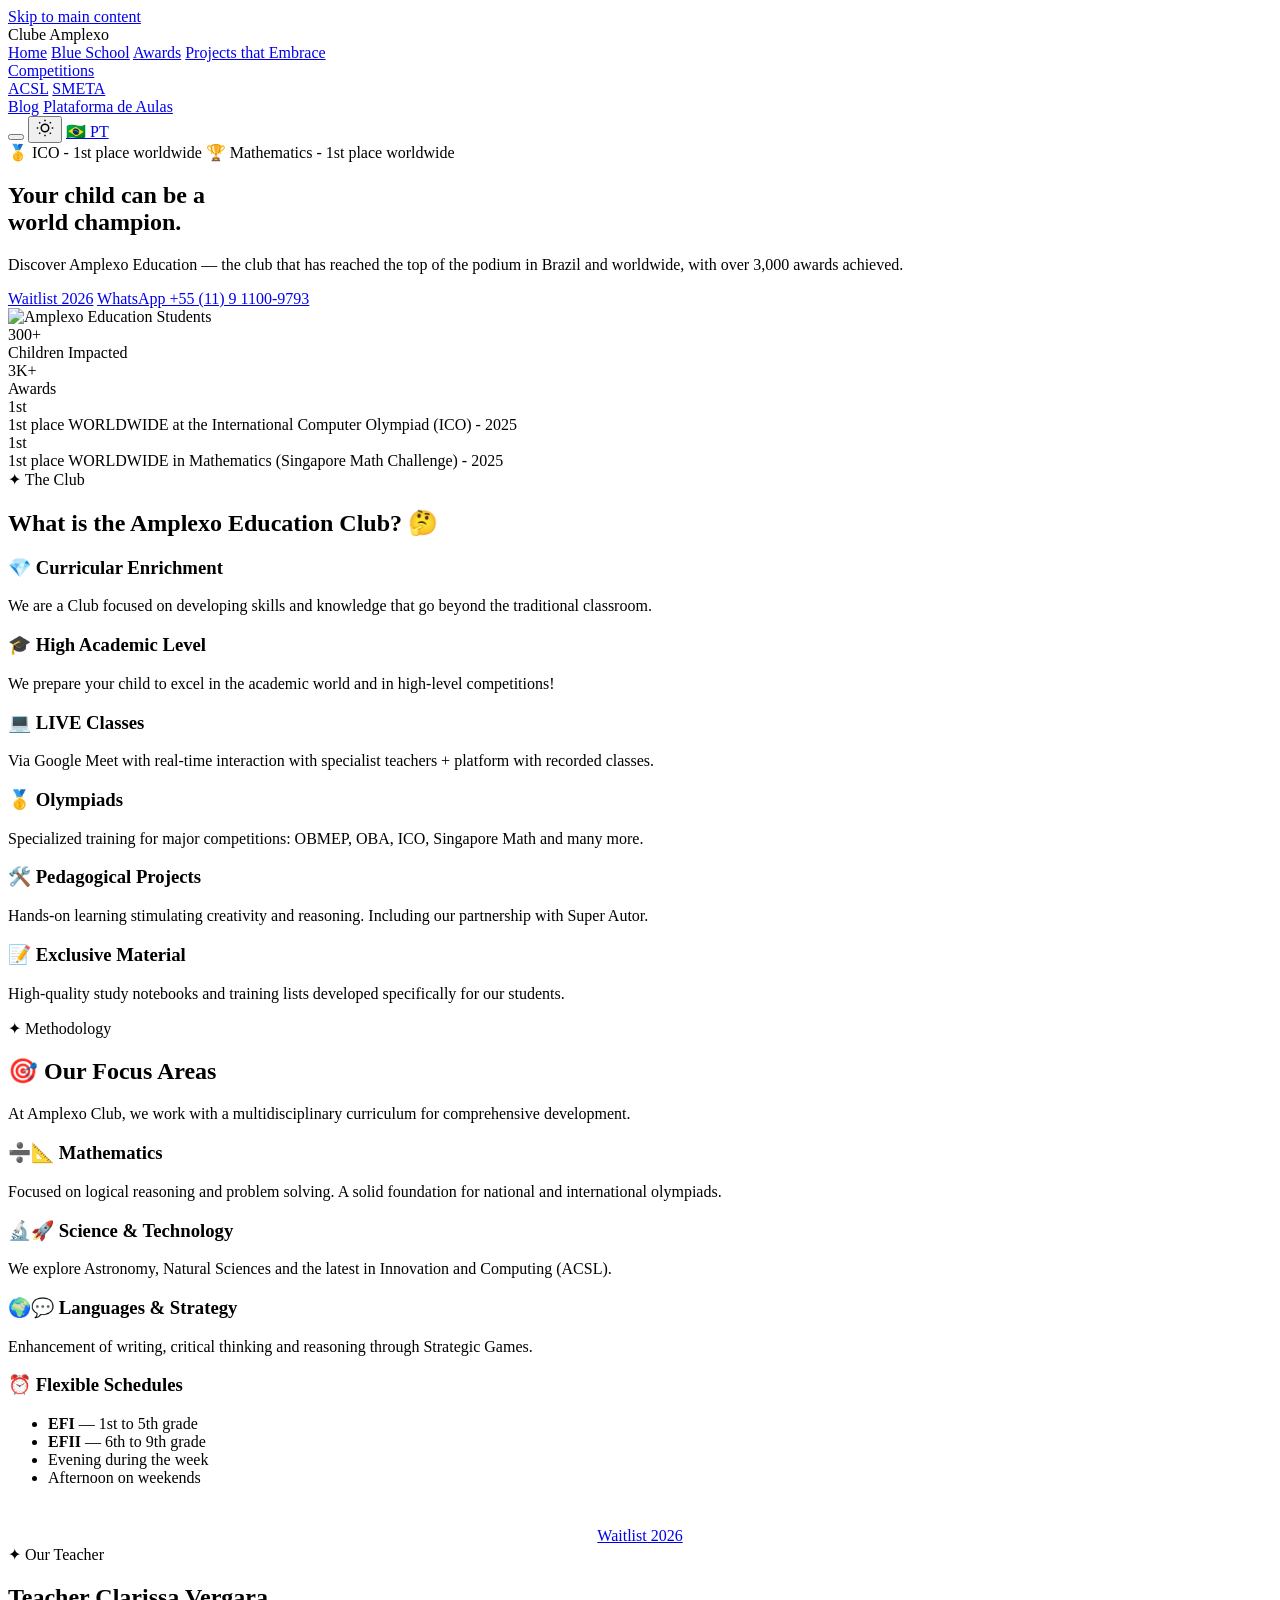
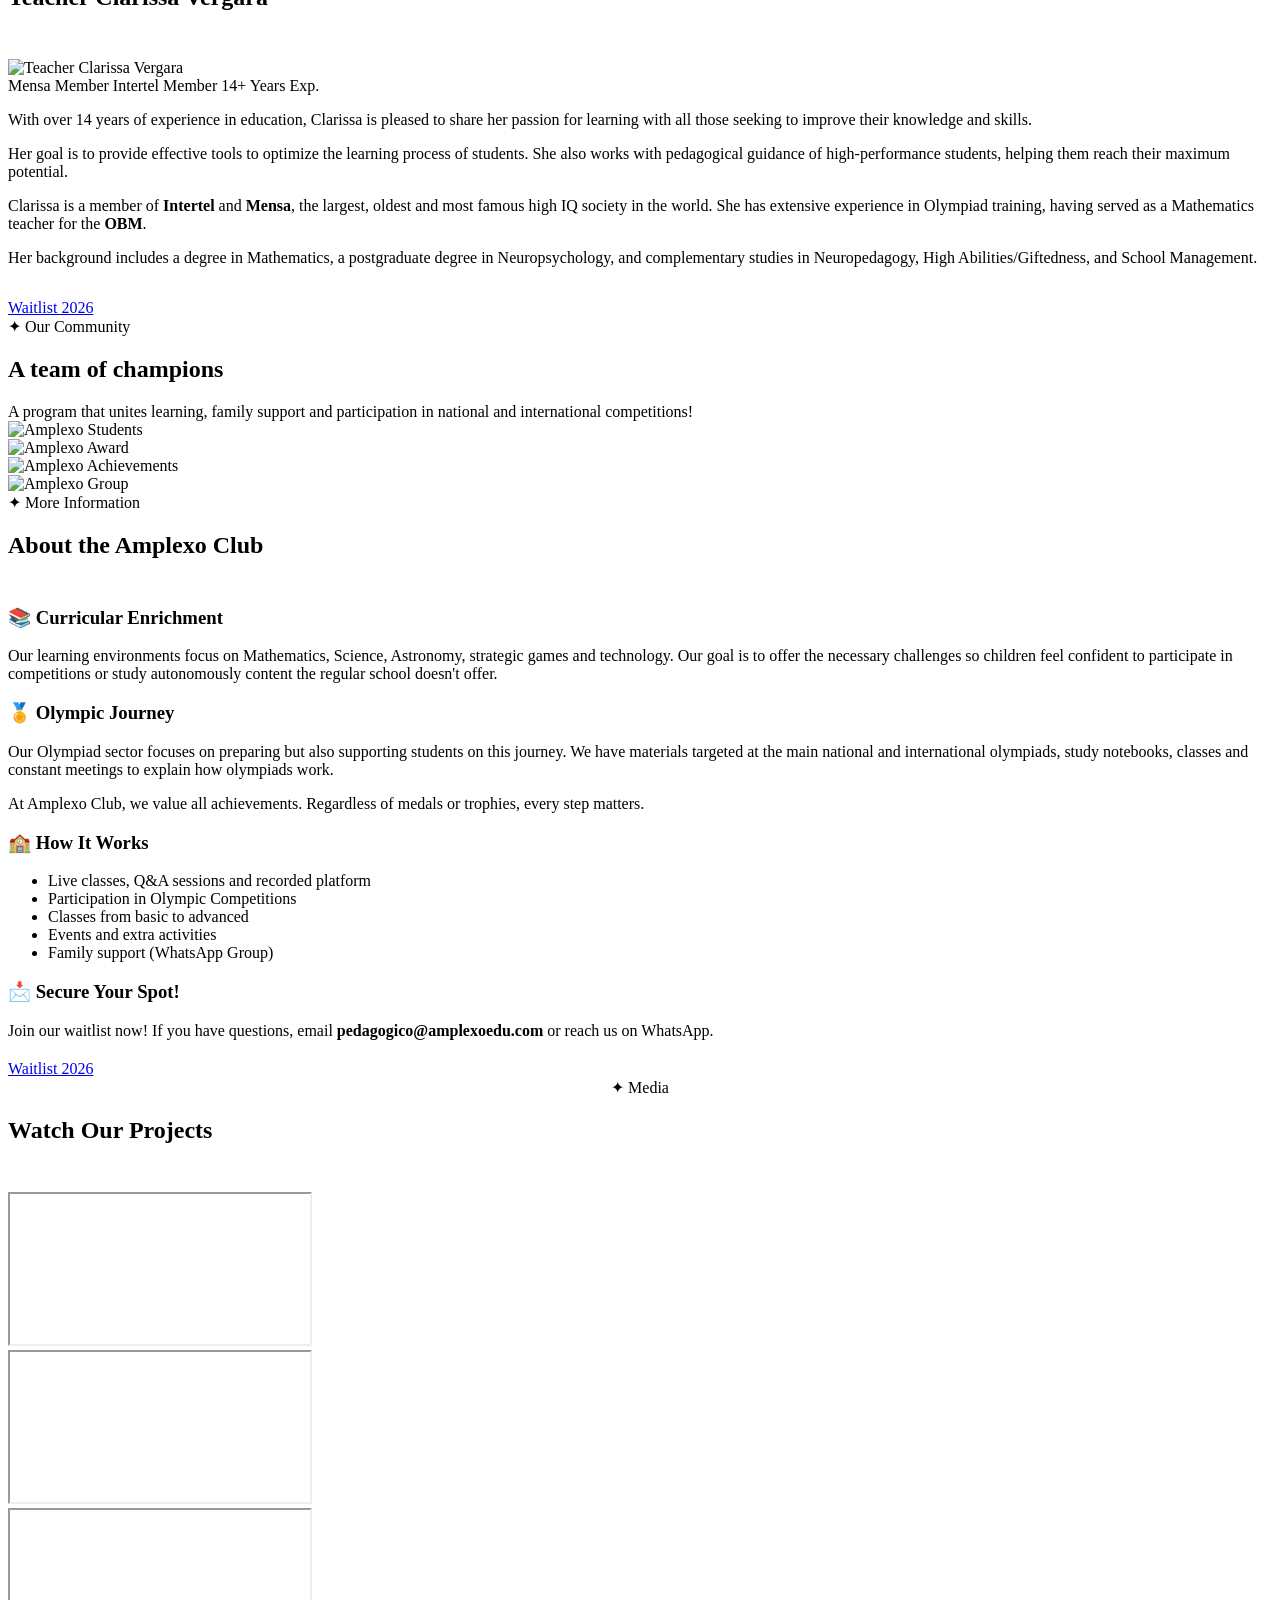
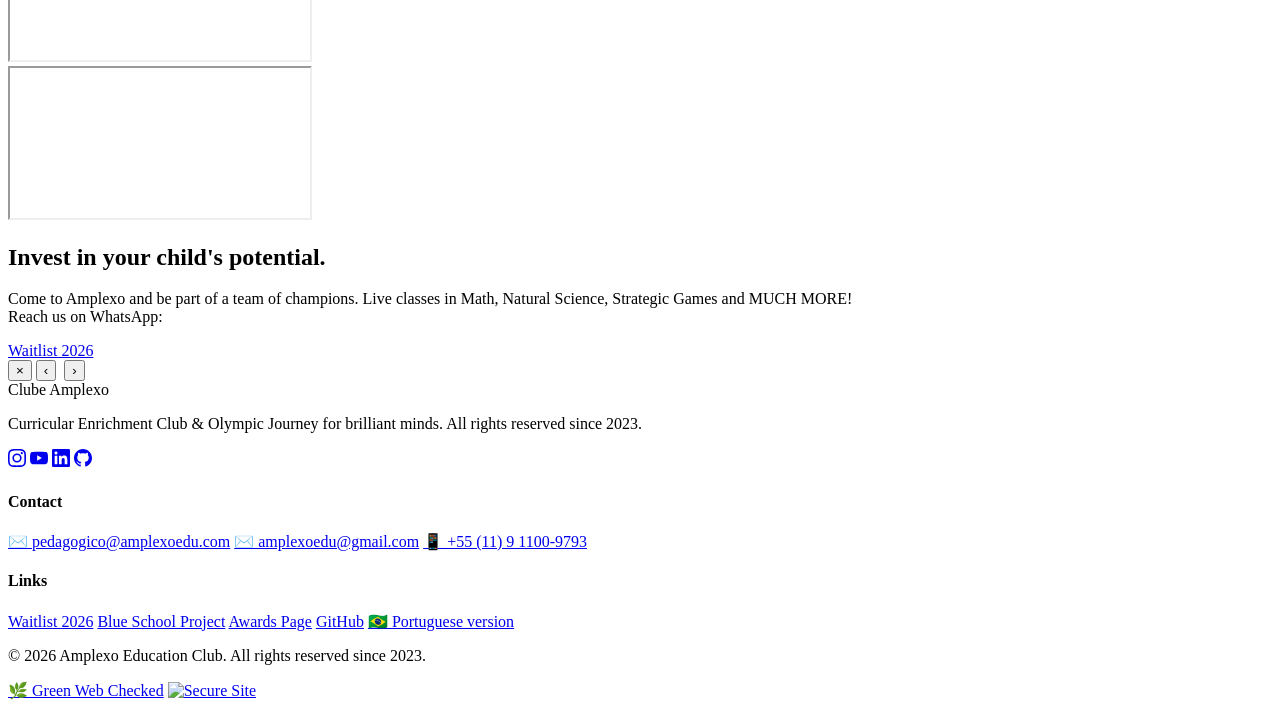
==== index.html @ 12c45b73 "ok" ====
<!DOCTYPE html>
<html lang="pt-BR" data-theme="dark">
<head>
  <meta charset="UTF-8">
  <meta name="viewport" content="width=device-width, initial-scale=1.0">
  <title>Clube Amplexo Educação | Campeões Mundiais</title>
  <meta name="description" content="Clube de Enriquecimento Curricular focado em Matemática, Ciências e Tecnologia para competições nacionais e internacionais.">
  <meta name="robots" content="index,follow,max-image-preview:large">
  <meta name="theme-color" content="#06060a">
  <link rel="canonical" href="https://amplexoedu.com/">
  <link rel="alternate" hreflang="pt-BR" href="https://amplexoedu.com/">
  <link rel="alternate" hreflang="en-US" href="https://amplexoedu.com/en/">
  <link rel="alternate" hreflang="x-default" href="https://amplexoedu.com/">
  <meta property="og:type" content="website">
  <meta property="og:locale" content="pt_BR">
  <meta property="og:site_name" content="Clube Amplexo Educação">
  <meta property="og:title" content="Clube Amplexo Educação | Campeões Mundiais">
  <meta property="og:description" content="Clube de Enriquecimento Curricular focado em Matemática, Ciências e Tecnologia para competições nacionais e internacionais.">
  <meta property="og:url" content="https://amplexoedu.com/">
  <meta property="og:image" content="https://amplexoedu.com/assets/images/og/home-pt.jpg">
  <meta property="og:image:secure_url" content="https://amplexoedu.com/assets/images/og/home-pt.jpg">
  <meta property="og:image:type" content="image/jpeg">
  <meta property="og:image:width" content="1200">
  <meta property="og:image:height" content="630">
  <meta property="og:image:alt" content="Alunos Amplexo Educação">
  <meta name="twitter:card" content="summary_large_image">
  <meta name="twitter:site" content="@amplexoedu">
  <meta name="twitter:title" content="Clube Amplexo Educação | Campeões Mundiais">
  <meta name="twitter:description" content="Clube de Enriquecimento Curricular focado em Matemática, Ciências e Tecnologia para competições nacionais e internacionais.">
  <meta name="twitter:image" content="https://amplexoedu.com/assets/images/og/home-pt.jpg">
  <meta name="twitter:image:alt" content="Alunos Amplexo Educação">
  <link rel="preload" as="image" href="assets/images/home-hero.jpg" fetchpriority="high">
  <script type="application/ld+json">
    {
      "@context": "https://schema.org",
      "@type": "EducationalOrganization",
      "name": "Clube Amplexo Educação",
      "url": "https://amplexoedu.com/",
      "logo": "https://amplexoedu.com/assets/images/redlogo.png",
      "image": "https://amplexoedu.com/assets/images/home-hero.jpg",
      "description": "Clube de Enriquecimento Curricular focado em Matemática, Ciências e Tecnologia para competições nacionais e internacionais.",
      "telephone": "+55-11-91100-9793",
      "email": "pedagogico@amplexoedu.com",
      "sameAs": [
        "https://www.instagram.com/amplexoedu",
        "https://www.youtube.com/@Amplexoeducacao",
        "https://www.linkedin.com/company/amplexo-educa%C3%A7%C3%A3o/",
        "https://amplexoedu.github.io/"
      ],
      "address": {
        "@type": "PostalAddress",
        "addressCountry": "BR"
      },
      "inLanguage": "pt-BR"
    }
  </script>
  <link rel="icon" href="assets/images/redlogo.png">
  <script>
    (function(){
      const t = localStorage.getItem('theme') || 'dark';
      document.documentElement.setAttribute('data-theme', t);
      if (!localStorage.getItem('langDone')) {
        localStorage.setItem('langDone','1');
        if ((navigator.language||'').startsWith('en')) location.replace('./en/');
      }
    })();
  </script>
  <link rel="preconnect" href="https://fonts.googleapis.com">
  <link rel="preconnect" href="https://fonts.gstatic.com" crossorigin>
  <link rel="preload" as="style" href="https://fonts.googleapis.com/css2?family=Outfit:wght@300;400;600;700;800&display=swap">
  <link rel="stylesheet" href="https://fonts.googleapis.com/css2?family=Outfit:wght@300;400;600;700;800&display=swap" media="print" onload="this.media='all'">
  <noscript><link rel="stylesheet" href="https://fonts.googleapis.com/css2?family=Outfit:wght@300;400;600;700;800&display=swap"></noscript>
  <link rel="stylesheet" href="css/styles.css">
</head>
<body>
  <a href="#main" class="skip-link">Pular para o conteúdo principal</a>

  <div class="cyber-grid"></div>

  <!-- NAVBAR -->
  <nav class="navbar">
    <div class="nav-inner">
      <div class="logo glitch" data-text="Clube Amplexo" aria-label="Clube Amplexo">Clube <span>Amplexo</span></div>
      <div id="siteNav" class="nav-menu" aria-label="Menu principal">
        <a href="./" class="nav-link active" aria-current="page">Início</a>
        <a href="./escola-azul/" class="nav-link">Escola Azul</a>
        <a href="./premiacoes/" class="nav-link">Premiações</a>
        <a href="./projetos-que-abraçam/" class="nav-link">Projetos que Abraçam</a>
        <div class="nav-item nav-item-has-submenu">
          <a href="./competicoes/" class="nav-link">Competições</a>
          <div class="nav-submenu" aria-label="Submenu Competições">
            <a href="./acsl/" class="nav-sublink">ACSL</a>
            <a href="./smeta/" class="nav-sublink">SMETA</a>
          </div>
        </div>
        <a href="https://amplexoedu.blogspot.com/?view=magazine" target="_blank" rel="noopener noreferrer" class="nav-link">Blog</a>
        <a href="https://amplexoeducacao.com" target="_blank" rel="noopener noreferrer" class="nav-link nav-link-special">Plataforma de Aulas</a>
      </div>
      <div class="nav-controls">
        <button id="navToggle" class="ctrl-btn nav-toggle" aria-label="Abrir menu" aria-expanded="false" aria-controls="siteNav">
          <span class="nav-toggle-line"></span>
          <span class="nav-toggle-line"></span>
          <span class="nav-toggle-line"></span>
        </button>
        <button id="themeToggle" class="ctrl-btn" aria-label="Alternar tema">
          <svg class="sun-icon" width="18" height="18" viewBox="0 0 24 24" fill="none" stroke="currentColor" stroke-width="2"><circle cx="12" cy="12" r="5"/><line x1="12" y1="1" x2="12" y2="3"/><line x1="12" y1="21" x2="12" y2="23"/><line x1="4.22" y1="4.22" x2="5.64" y2="5.64"/><line x1="18.36" y1="18.36" x2="19.78" y2="19.78"/><line x1="1" y1="12" x2="3" y2="12"/><line x1="21" y1="12" x2="23" y2="12"/><line x1="4.22" y1="19.78" x2="5.64" y2="18.36"/><line x1="18.36" y1="5.64" x2="19.78" y2="4.22"/></svg>
          <svg class="moon-icon" width="18" height="18" viewBox="0 0 24 24" fill="none" stroke="currentColor" stroke-width="2" style="display:none"><path d="M21 12.79A9 9 0 1 1 11.21 3 7 7 0 0 0 21 12.79z"/></svg>
        </button>
        <a href="./en/" class="ctrl-btn lang-btn" aria-label="English">🇺🇸 EN</a>
      </div>
    </div>
  </nav>

  <!-- HERO -->
  <main id="main">
  <section class="hero" aria-label="Apresentação">
    <div class="hero-inner">
      <div>
        <div class="hero-label hero-label-home">
          <span class="hero-badge long">🥇 ICO - 1º lugar mundial</span>
          <span class="hero-badge long">🏆 Matemática - 1º lugar mundial</span>
        </div>
        <h1 class="hero-title glitch" data-text="Seu filho pode ser um campeão mundial.">
          Seu filho pode ser um<br><span class="highlight">campeão mundial.</span>
        </h1>
        <p class="hero-sub">Conheça a Amplexo Educação — o clube que já conquistou o topo do pódio no Brasil e no mundo com mais de +3 mil premiações conquistadas.</p>
        <div class="hero-cta">
          <a href="https://docs.google.com/forms/d/e/1FAIpQLSeUua_CAhmNwv0sIfndhKfTLSTcGc-GPORm8v8bJSgAc5Z_cA/viewform" target="_blank" rel="noopener noreferrer" class="btn large">Lista de Espera 2026</a>
          <a href="https://wa.me/5511911009793" target="_blank" rel="noopener noreferrer" class="btn-ghost large">WhatsApp +55 (11) 9 1100-9793</a>
        </div>
      </div>
      <div class="hero-visual">
        <div class="hero-glow"></div>
        <div class="hero-img-wrap">
          <img src="assets/images/home-hero.jpg" alt="Alunos Amplexo Educação" loading="eager" fetchpriority="high" decoding="async">
        </div>
      </div>
    </div>
  </section>

  <!-- STATS -->
  <div class="stats-strip" role="region" aria-label="Estatísticas">
    <div class="stats-inner">
      <div class="reveal">
        <div class="stat-num" data-target="300" data-prefix="+" data-suffix="">+300</div>
        <div class="stat-label">Crianças Impactadas</div>
      </div>
      <div class="reveal">
        <div class="stat-num" data-target="3000" data-prefix="+" data-suffix="">+3 Mil</div>
        <div class="stat-label">Premiações</div>
      </div>
      <div class="reveal">
        <div class="stat-num">1º</div>
        <div class="stat-label long">1º lugar MUNDIAL na Olimpíada Internacional de Computação (ICO) - 2025</div>
      </div>
      <div class="reveal">
        <div class="stat-num">1º</div>
        <div class="stat-label long">1º lugar MUNDIAL em Matemática (Singapore Math Challenge) - 2025</div>
      </div>
    </div>
  </div>

  <!-- O QUE É -->
  <section>
    <div class="container">
      <div class="reveal tc">
        <div class="section-label">✦ O Clube</div>
        <h2 class="section-title">O que é o Clube Amplexo Educação? 🤔</h2>
      </div>
      <div class="cards-grid">
        <div class="feature-card reveal">
          <h3 class="card-title"><span class="card-emoji" aria-hidden="true">💎</span> Enriquecimento Curricular</h3>
          <p class="card-text">Somos um Clube focado em desenvolver habilidades e conhecimentos que vão além da sala de aula tradicional.</p>
        </div>
        <div class="feature-card reveal">
          <h3 class="card-title"><span class="card-emoji" aria-hidden="true">🎓</span> Alto Nível Acadêmico</h3>
          <p class="card-text">Preparamos seu filho para se destacar no mundo acadêmico e em competições de alto nível!</p>
        </div>
        <div class="feature-card reveal">
          <h3 class="card-title"><span class="card-emoji" aria-hidden="true">💻</span> Aulas AO VIVO</h3>
          <p class="card-text">Via Google Meet com interação em tempo real com professores especialistas + plataforma com aulas gravadas.</p>
        </div>
        <div class="feature-card reveal">
          <h3 class="card-title"><span class="card-emoji" aria-hidden="true">🥇</span> Olimpíadas</h3>
          <p class="card-text">Treinamento especializado para as principais competições: OBMEP, OBA, ICO, Singapore Math e muito mais.</p>
        </div>
        <div class="feature-card reveal">
          <h3 class="card-title"><span class="card-emoji" aria-hidden="true">🛠️</span> Projetos Pedagógicos</h3>
          <p class="card-text">Aprendizado mão na massa estimulando criatividade e raciocínio. Como nossa parceria com o Super Autor.</p>
        </div>
        <div class="feature-card reveal">
          <h3 class="card-title"><span class="card-emoji" aria-hidden="true">📝</span> Material Exclusivo</h3>
          <p class="card-text">Cadernos de estudos e listas de treinamento de alta qualidade desenvolvidos especialmente para nossos alunos.</p>
        </div>
      </div>
    </div>
  </section>

  <!-- ÁREAS & TURMAS -->
  <section class="alt-bg">
    <div class="container">
      <div class="reveal tc">
        <div class="section-label">✦ Metodologia</div>
        <h2 class="section-title">🎯 Nossas Áreas de Foco</h2>
        <p class="section-sub tc" style="margin:0 auto 16px">No Clube Amplexo, trabalhamos com um currículo multidisciplinar para um desenvolvimento completo.</p>
      </div>
      <div class="info-grid reveal">
        <div class="info-block">
          <h3>➗📐 Matemática</h3>
          <p>Focada em raciocínio lógico e na resolução de problemas. Base sólida para olimpíadas nacionais e internacionais.</p>
        </div>
        <div class="info-block">
          <h3>🔬🚀 Ciências & Tecnologia</h3>
          <p>Exploramos Astronomia, Ciências da Natureza e o que há de mais novo em Inovação e Computação (ACSL).</p>
        </div>
        <div class="info-block">
          <h3>🌍💬 Linguagens & Estratégia</h3>
          <p>Aprimoramento da escrita, pensamento crítico e raciocínio através de Jogos Estratégicos.</p>
        </div>
        <div class="info-block">
          <h3>⏰ Horários Flexíveis</h3>
          <ul>
            <li><strong>EFI</strong> — 1º ao 5º ano</li>
            <li><strong>EFII</strong> — 6º ao 9º ano</li>
            <li>Noite durante a semana</li>
            <li>Tarde nos finais de semana</li>
          </ul>
        </div>
      </div>
      <div style="text-align:center;margin-top:40px">
        <a href="https://docs.google.com/forms/d/e/1FAIpQLSeUua_CAhmNwv0sIfndhKfTLSTcGc-GPORm8v8bJSgAc5Z_cA/viewform" target="_blank" rel="noopener noreferrer" class="btn-outline">Lista de Espera 2026</a>
      </div>
    </div>
  </section>

  <!-- PROFESSORA CLARISSA -->
  <section>
    <div class="container">
      <div class="reveal tc" style="margin-bottom:48px">
        <div class="section-label">✦ Nossa Professora</div>
        <h2 class="section-title">Professora Clarissa Vergara</h2>
      </div>
      <div class="clarissa-wrap">
        <div class="reveal-left">
          <div class="clarissa-main-img">
            <img src="assets/images/professora-clarissa.jpeg" alt="Professora Clarissa Vergara" loading="lazy" decoding="async">
          </div>
          <div class="clarissa-badge-row">
            <span class="clarissa-badge">Membro Mensa</span>
            <span class="clarissa-badge">Membro Intertel</span>
            <span class="clarissa-badge">14+ Anos Exp.</span>
          </div>
        </div>
        <div class="clarissa-text reveal-right">
          <p>Com mais de 14 anos de experiência na área da educação, Clarissa tem o prazer de compartilhar sua paixão pela aprendizagem com todos aqueles que buscam aprimorar seus conhecimentos e habilidades.</p>
          <p>Seu objetivo é fornecer ferramentas eficazes para otimizar o processo de aprendizagem dos estudantes. Além disso, trabalha com orientação pedagógica de estudantes de alto desempenho, auxiliando-os a atingir seu potencial máximo.</p>
          <p>Clarissa é membra da <strong>Intertel</strong> e <strong>Mensa</strong>, a maior, mais antiga e mais famosa sociedade de alto QI do mundo. Ela possui uma vasta experiência no treinamento para olimpíadas, tendo atuado como professora de Matemática para a <strong>OBM</strong>.</p>
          <p>Sua formação inclui Licenciatura em Matemática, Pós-graduação em Neuropsicologia, e estudos complementares nas áreas de Neuropedagogia, Altas Habilidades/Superdotação e Gestão Escolar.</p>
          <div style="margin-top:32px">
            <a href="https://docs.google.com/forms/d/e/1FAIpQLSeUua_CAhmNwv0sIfndhKfTLSTcGc-GPORm8v8bJSgAc5Z_cA/viewform" target="_blank" rel="noopener noreferrer" class="btn">Lista de Espera 2026</a>
          </div>
        </div>
      </div>
    </div>
  </section>

  <!-- GALERIA -->
  <section class="alt-bg">
    <div class="container">
      <div class="reveal tc">
        <div class="section-label">✦ Nossa Comunidade</div>
        <h2 class="section-title">Um time de campeões</h2>
        <p class="section-sub" style="margin:0 auto">Um programa que une aprendizado, suporte às famílias e participação em competições nacionais e internacionais!</p>
      </div>
      <div class="gallery-grid">
        <div class="gallery-item g-wide reveal">
          <img src="assets/images/home-gallery-main.jpg" alt="Alunos Amplexo" loading="lazy" decoding="async">
        </div>
        <div class="gallery-item reveal">
          <img src="assets/images/screenshot-20241118-154734.webp" alt="Premiação Amplexo" loading="lazy" decoding="async">
        </div>
        <div class="gallery-item reveal">
          <img src="assets/images/whatsapp-20250921-100221-1.jpeg" alt="Conquistas Amplexo" loading="lazy" decoding="async">
        </div>
        <div class="gallery-item g-wide reveal">
          <img src="assets/images/whatsapp-20250921-101405.jpeg" alt="Grupo Amplexo" loading="lazy" decoding="async">
        </div>
      </div>
    </div>
  </section>

  <!-- SOBRE O CLUBE / MAIS INFO -->
  <section>
    <div class="container">
      <div class="reveal tc" style="margin-bottom:48px">
        <div class="section-label">✦ Mais Informações</div>
        <h2 class="section-title">Sobre o Clube Amplexo</h2>
      </div>
      <div class="info-grid">
        <div class="info-block reveal">
          <h3>📚 Enriquecimento Curricular</h3>
          <p>Nossos ambientes de aprendizagem têm foco em Matemática, Ciências, Astronomia, jogos estratégicos e tecnologia. Nosso objetivo é oferecer os desafios necessários para que as crianças se sintam confiantes em participar de competições ou estudar de maneira autônoma conteúdos que a escola regular não oferece.</p>
        </div>
        <div class="info-block reveal">
          <h3>🏅 Jornada Olímpica</h3>
          <p>Nosso setor de olimpíadas tem como foco preparar, mas também apoiar os alunos nessa jornada. Contamos com materiais direcionados para as principais olimpíadas nacionais e internacionais, cadernos de estudos, aulas e reuniões constantes.</p>
          <p style="margin-top:12px">No Clube Amplexo, valorizamos todas as conquistas. Independentemente de medalhas ou troféus, cada passo é importante.</p>
        </div>
        <div class="info-block reveal">
          <h3>🏫 Como Funciona</h3>
          <ul>
            <li>Aulas ao vivo, plantões de dúvidas e plataforma com aulas gravadas</li>
            <li>Participação em Competições Olímpicas</li>
            <li>Aulas do básico ao avançado</li>
            <li>Eventos e atividades extras</li>
            <li>Suporte para as famílias (Grupo no WhatsApp)</li>
          </ul>
        </div>
        <div class="info-block reveal" style="border-color:var(--primary)">
          <h3>📩 Garanta Sua Vaga!</h3>
          <p>Inscreva-se na nossa lista de espera agora mesmo! Se ficou com alguma dúvida, envie um e-mail para <strong>pedagogico@amplexoedu.com</strong> ou nos chame pelo WhatsApp.</p>
          <div style="margin-top:20px">
            <a href="https://docs.google.com/forms/d/e/1FAIpQLSeUua_CAhmNwv0sIfndhKfTLSTcGc-GPORm8v8bJSgAc5Z_cA/viewform" target="_blank" rel="noopener noreferrer" class="btn">Lista de Espera 2026</a>
          </div>
        </div>
      </div>
    </div>
  </section>

  <!-- VÍDEOS -->
  <section class="alt-bg">
    <div class="container">
      <div class="reveal tc" style="margin-bottom:48px">
        <div class="section-label" style="display:block;width:fit-content;margin:0 auto 16px">✦ Mídia</div>
        <h2 class="section-title">Assista Nossos Projetos</h2>
      </div>
      <div class="video-grid">
        <div class="video-wrap reveal"><iframe src="https://www.youtube.com/embed/EFJvmzJsLIs" title="Amplexo Educação - Vídeo 1" allowfullscreen loading="lazy"></iframe></div>
        <div class="video-wrap reveal"><iframe src="https://www.youtube.com/embed/ZCzVej_Iu9Y" title="Amplexo Educação - Vídeo 2" allowfullscreen loading="lazy"></iframe></div>
        <div class="video-wrap reveal"><iframe src="https://www.youtube.com/embed/_UwVn2pgIDY" title="Amplexo Educação - Vídeo 3" allowfullscreen loading="lazy"></iframe></div>
        <div class="video-wrap reveal"><iframe src="https://www.youtube.com/embed/XJdrybRyrh4" title="Amplexo Educação - Vídeo 4" allowfullscreen loading="lazy"></iframe></div>
      </div>
    </div>
  </section>

  <!-- CTA BAND -->
  <div class="cta-band">
    <div class="container">
      <div class="reveal">
        <h2 class="section-title">Invista no potencial do seu filho.</h2>
        <p class="section-sub">Venha para a Amplexo e faça parte de um time de campeões. Aulas ao vivo de Matemática, Ciências da Natureza, Jogos Estratégicos e MUITO MAIS!<br>Nos chame no WhatsApp: <strong style="color:#fff">11 91100-9793</strong></p>
        <div class="cta-btns">
          <a href="https://docs.google.com/forms/d/e/1FAIpQLSeUua_CAhmNwv0sIfndhKfTLSTcGc-GPORm8v8bJSgAc5Z_cA/viewform" target="_blank" rel="noopener noreferrer" class="btn large">Lista de Espera 2026</a>
          <a href="https://wa.me/5511911009793" target="_blank" rel="noopener noreferrer" class="btn-outline large" style="border-color:#fff;color:#fff">WhatsApp</a>
        </div>
      </div>
    </div>
  </div>

  <!-- LIGHTBOX -->
  <div id="lightbox" class="lightbox-overlay" role="dialog" aria-modal="true" aria-label="Visualizar imagem" aria-hidden="true">
    <button id="lb-close" class="lightbox-close" aria-label="Fechar">&times;</button>
    <button id="lb-prev" class="lightbox-nav lightbox-prev" aria-label="Imagem anterior">&#8249;</button>
    <img id="lb-img" class="lightbox-img" src="" alt="" loading="lazy" decoding="async">
    <button id="lb-next" class="lightbox-nav lightbox-next" aria-label="Próxima imagem">&#8250;</button>
    <span id="lb-caption" class="lightbox-caption" aria-live="polite"></span>
  </div>

  <!-- FOOTER -->
  <footer role="contentinfo">
    <div class="container">
      <div class="footer-inner">
        <div>
          <div class="footer-logo glitch" data-text="Clube Amplexo" aria-label="Clube Amplexo">Clube <span>Amplexo</span></div>
          <p class="footer-desc">Clube de Enriquecimento Curricular &amp; Jornada Olímpica para mentes brilhantes. Todos os direitos reservados desde 2023.</p>
          <div class="social-row">
            <a href="https://www.instagram.com/amplexoedu" target="_blank" rel="noopener noreferrer" class="soc-btn" aria-label="Instagram">
              <svg width="18" height="18" fill="currentColor" viewBox="0 0 24 24"><path d="M12 2.163c3.204 0 3.584.012 4.85.07 3.252.148 4.771 1.691 4.919 4.919.058 1.265.069 1.645.069 4.849 0 3.205-.012 3.584-.069 4.849-.149 3.225-1.664 4.771-4.919 4.919-1.266.058-1.644.07-4.85.07-3.204 0-3.584-.012-4.849-.07-3.26-.149-4.771-1.699-4.919-4.92-.058-1.265-.07-1.644-.07-4.849 0-3.204.013-3.583.07-4.849.149-3.227 1.664-4.771 4.919-4.919 1.266-.057 1.645-.069 4.849-.069zM12 0C8.741 0 8.333.014 7.053.072 2.695.272.273 2.69.073 7.052.014 8.333 0 8.741 0 12c0 3.259.014 3.668.072 4.948.2 4.358 2.618 6.78 6.98 6.98C8.333 23.986 8.741 24 12 24c3.259 0 3.668-.014 4.948-.072 4.354-.2 6.782-2.618 6.979-6.98.059-1.28.073-1.689.073-4.948 0-3.259-.014-3.667-.072-4.947-.196-4.354-2.617-6.78-6.979-6.98C15.668.014 15.259 0 12 0zm0 5.838a6.162 6.162 0 100 12.324 6.162 6.162 0 000-12.324zM12 16a4 4 0 110-8 4 4 0 010 8zm6.406-11.845a1.44 1.44 0 100 2.881 1.44 1.44 0 000-2.881z"/></svg>
            </a>
            <a href="https://www.youtube.com/@Amplexoeducacao" target="_blank" rel="noopener noreferrer" class="soc-btn" aria-label="YouTube">
              <svg width="18" height="18" fill="currentColor" viewBox="0 0 24 24"><path d="M23.498 6.186a3.016 3.016 0 0 0-2.122-2.136C19.505 3.545 12 3.545 12 3.545s-7.505 0-9.377.505A3.017 3.017 0 0 0 .502 6.186C0 8.07 0 12 0 12s0 3.93.502 5.814a3.016 3.016 0 0 0 2.122 2.136c1.871.505 9.376.505 9.376.505s7.505 0 9.377-.505a3.015 3.015 0 0 0 2.122-2.136C24 15.93 24 12 24 12s0-3.93-.502-5.814zM9.545 15.568V8.432L15.818 12l-6.273 3.568z"/></svg>
            </a>
            <a href="https://www.linkedin.com/company/amplexo-educa%C3%A7%C3%A3o/" target="_blank" rel="noopener noreferrer" class="soc-btn" aria-label="LinkedIn">
              <svg width="18" height="18" fill="currentColor" viewBox="0 0 24 24"><path d="M20.447 20.452h-3.554v-5.569c0-1.328-.027-3.037-1.852-3.037-1.853 0-2.136 1.445-2.136 2.939v5.667H9.351V9h3.414v1.561h.046c.477-.9 1.637-1.85 3.37-1.85 3.601 0 4.267 2.37 4.267 5.455v6.286zM5.337 7.433c-1.144 0-2.063-.926-2.063-2.065 0-1.138.92-2.063 2.063-2.063 1.14 0 2.064.925 2.064 2.063 0 1.139-.925 2.065-2.064 2.065zm1.782 13.019H3.555V9h3.564v11.452zM22.225 0H1.771C.792 0 0 .774 0 1.729v20.542C0 23.227.792 24 1.771 24h20.451C23.2 24 24 23.227 24 22.271V1.729C24 .774 23.2 0 22.222 0h.003z"/></svg>
            </a>
            <a href="https://amplexoedu.github.io/" target="_blank" rel="noopener noreferrer" class="soc-btn" aria-label="GitHub">
              <svg width="18" height="18" fill="currentColor" viewBox="0 0 24 24"><path d="M12 0C5.37 0 0 5.37 0 12c0 5.3 3.438 9.8 8.205 11.385.6.113.82-.258.82-.577 0-.285-.01-1.04-.015-2.04-3.338.724-4.042-1.61-4.042-1.61-.546-1.385-1.335-1.755-1.335-1.755-1.087-.744.084-.729.084-.729 1.205.084 1.838 1.236 1.838 1.236 1.07 1.835 2.809 1.305 3.495.998.108-.776.417-1.305.76-1.605-2.665-.3-5.466-1.332-5.466-5.93 0-1.31.465-2.38 1.235-3.22-.135-.303-.54-1.523.105-3.176 0 0 1.005-.322 3.3 1.23.96-.267 1.98-.399 3-.405 1.02.006 2.04.138 3 .405 2.28-1.552 3.285-1.23 3.285-1.23.645 1.653.24 2.873.12 3.176.765.84 1.23 1.91 1.23 3.22 0 4.61-2.805 5.625-5.475 5.92.42.36.81 1.096.81 2.22 0 1.606-.015 2.896-.015 3.286 0 .315.21.69.825.57C20.565 21.795 24 17.295 24 12c0-6.63-5.37-12-12-12z"/></svg>
            </a>
          </div>
        </div>
        <div class="footer-col">
          <h4>Contato</h4>
          <a href="mailto:pedagogico@amplexoedu.com">✉️ pedagogico@amplexoedu.com</a>
          <a href="mailto:amplexoedu@gmail.com">✉️ amplexoedu@gmail.com</a>
          <a href="https://wa.me/5511911009793" target="_blank" rel="noopener noreferrer">📱 +55 (11) 9 1100-9793</a>
        </div>
        <div class="footer-col">
          <h4>Links</h4>
          <a href="https://docs.google.com/forms/d/e/1FAIpQLSeUua_CAhmNwv0sIfndhKfTLSTcGc-GPORm8v8bJSgAc5Z_cA/viewform" target="_blank" rel="noopener noreferrer">Lista de Espera 2026</a>
          <a href="./escola-azul/">Projeto Escola Azul</a>
          <a href="https://amplexoedu.github.io/" target="_blank" rel="noopener noreferrer">GitHub</a>
          <a href="./en/">🇺🇸 English Version</a>
        </div>
      </div>
      <div class="footer-bottom">
        <p>© 2026 Clube Amplexo Educação. All rights reserved since 2023.</p>
        <div class="badge-row">
          <a href="https://www.thegreenwebfoundation.org/green-web-check/?url=amplexoedu.com" target="_blank" rel="noopener noreferrer" class="green-badge">🌿 Green Web Checked</a>
          <a href="https://transparencyreport.google.com/safe-browsing/search?url=amplexoedu.com" target="_blank" rel="noopener noreferrer" aria-label="Google Site Seguro">
            <img src="assets/images/site-seguro-badge.png" alt="Site Seguro" loading="lazy" decoding="async" style="height:90px;object-fit:contain;">
          </a>
        </div>
      </div>
    </div>
  </footer>

  <script src="js/main.js"></script>
</body>
</html>
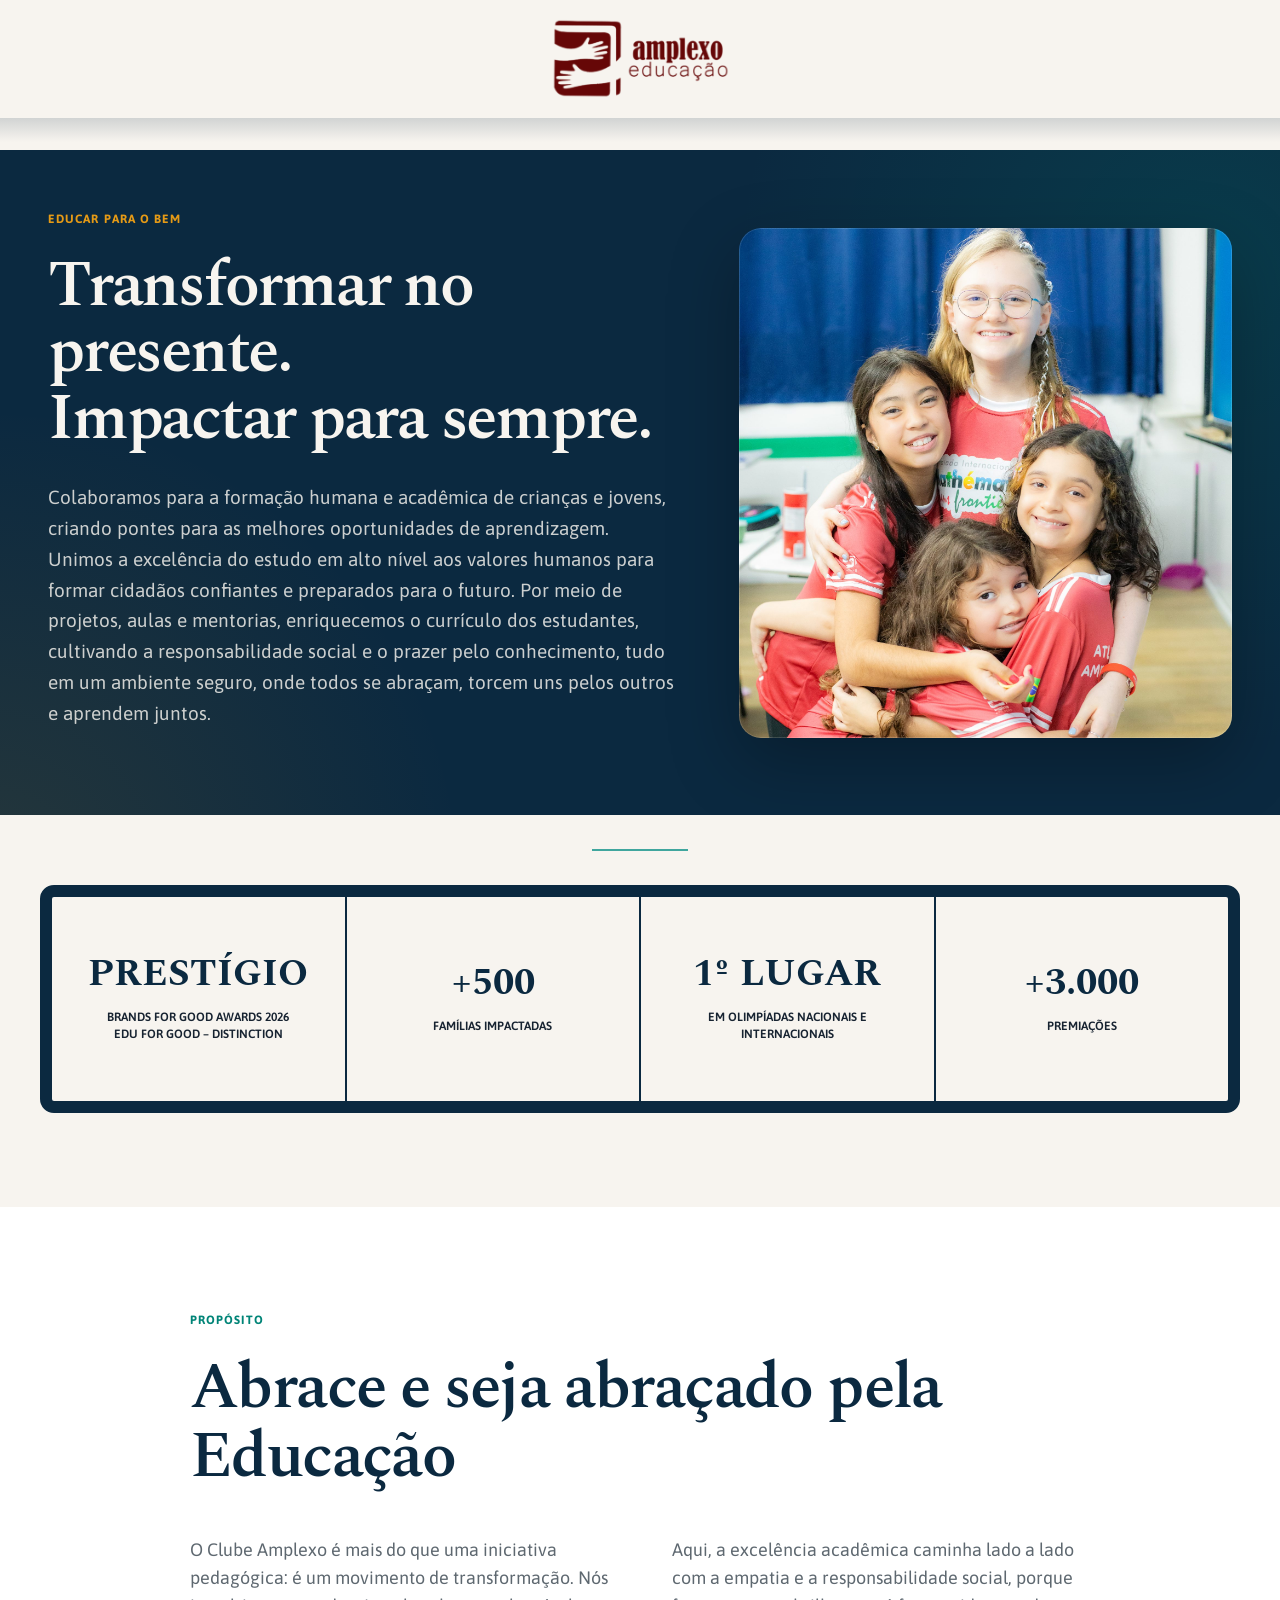
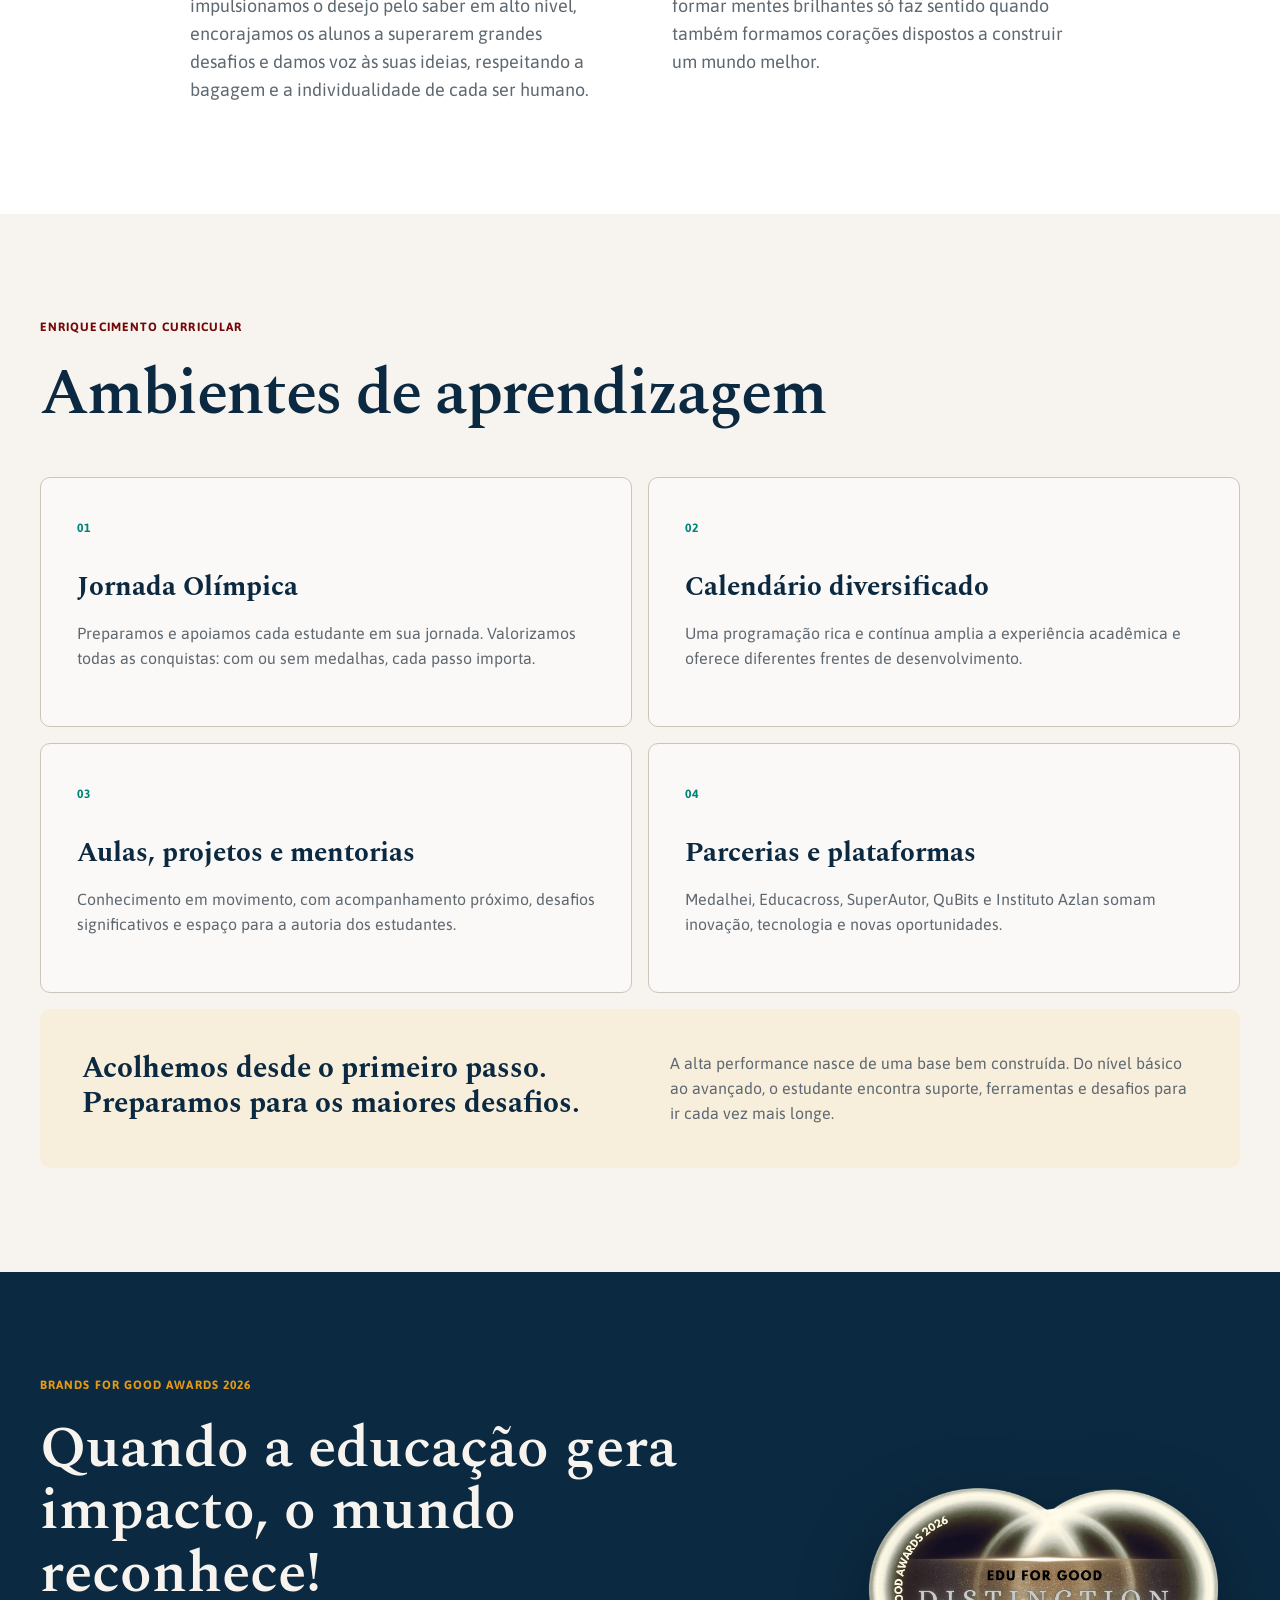
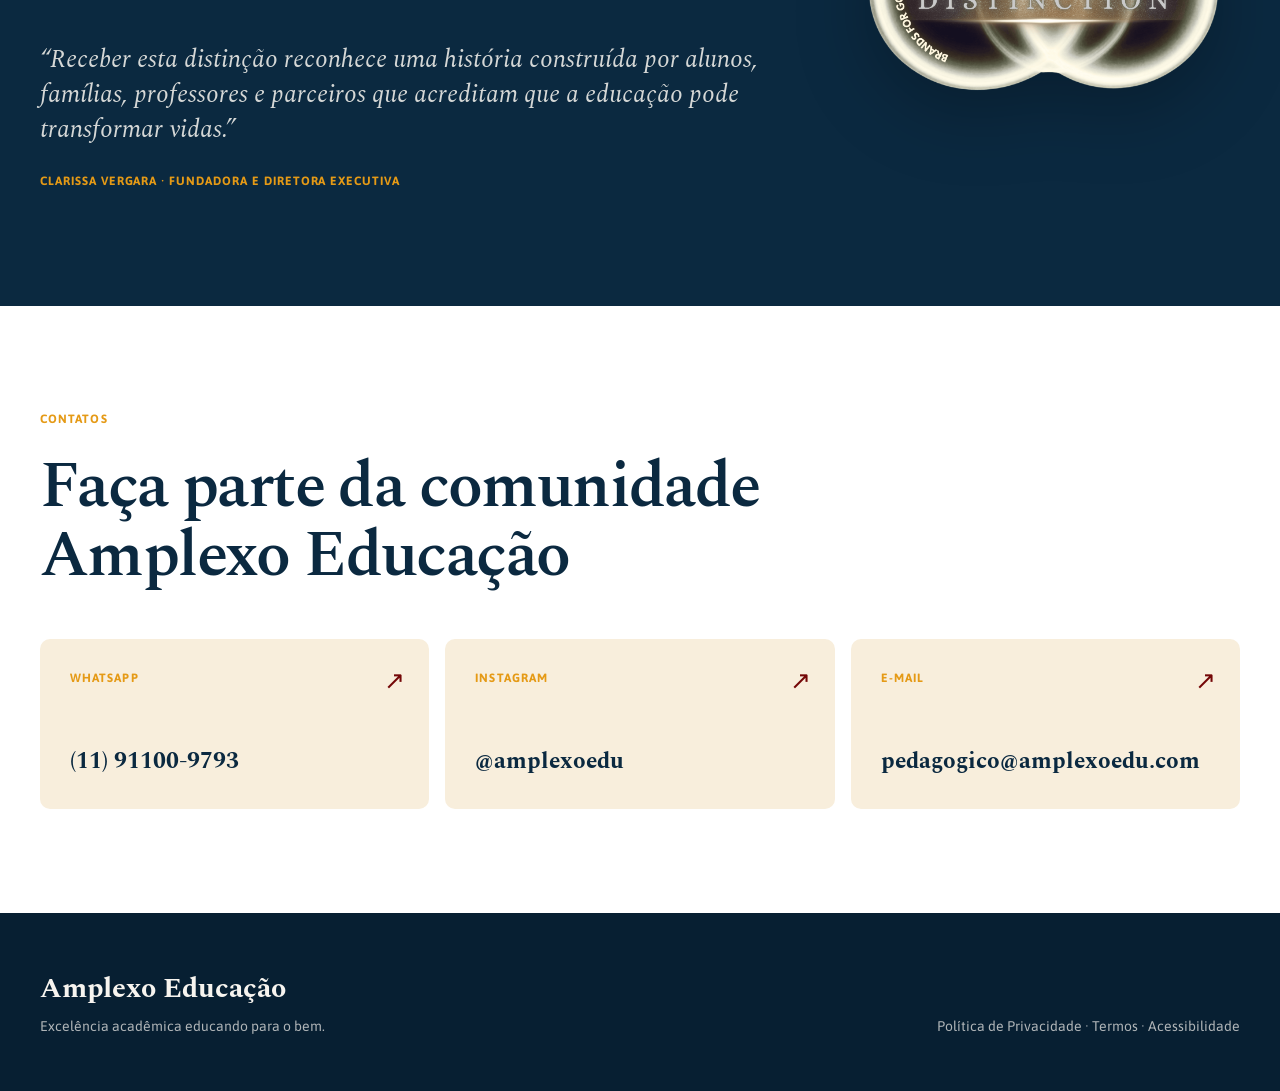
==== commit 9a81b264: "ok" ====
--- a/index.html
+++ b/index.html
@@ -1,419 +1,122 @@
-<!DOCTYPE html>
-<html lang="pt-BR" data-theme="dark">
+<!doctype html>
+<html lang="pt-BR">
 <head>
-  <meta charset="UTF-8">
-  <meta name="viewport" content="width=device-width, initial-scale=1.0">
-  <title>Clube Amplexo Educação | Campeões Mundiais</title>
-  <meta name="description" content="Clube de Enriquecimento Curricular focado em Matemática, Ciências e Tecnologia para competições nacionais e internacionais.">
-  <meta name="robots" content="index,follow,max-image-preview:large">
-  <meta name="theme-color" content="#06060a">
-  <link rel="canonical" href="https://amplexoedu.com/">
-  <link rel="alternate" hreflang="pt-BR" href="https://amplexoedu.com/">
-  <link rel="alternate" hreflang="en-US" href="https://amplexoedu.com/en/">
-  <link rel="alternate" hreflang="x-default" href="https://amplexoedu.com/">
-  <meta property="og:type" content="website">
-  <meta property="og:locale" content="pt_BR">
-  <meta property="og:site_name" content="Clube Amplexo Educação">
-  <meta property="og:title" content="Clube Amplexo Educação | Campeões Mundiais">
-  <meta property="og:description" content="Clube de Enriquecimento Curricular focado em Matemática, Ciências e Tecnologia para competições nacionais e internacionais.">
-  <meta property="og:url" content="https://amplexoedu.com/">
-  <meta property="og:image" content="https://amplexoedu.com/assets/images/og/home-pt.jpg">
-  <meta property="og:image:secure_url" content="https://amplexoedu.com/assets/images/og/home-pt.jpg">
-  <meta property="og:image:type" content="image/jpeg">
-  <meta property="og:image:width" content="1200">
-  <meta property="og:image:height" content="630">
-  <meta property="og:image:alt" content="Alunos Amplexo Educação">
-  <meta name="twitter:card" content="summary_large_image">
-  <meta name="twitter:site" content="@amplexoedu">
-  <meta name="twitter:title" content="Clube Amplexo Educação | Campeões Mundiais">
-  <meta name="twitter:description" content="Clube de Enriquecimento Curricular focado em Matemática, Ciências e Tecnologia para competições nacionais e internacionais.">
-  <meta name="twitter:image" content="https://amplexoedu.com/assets/images/og/home-pt.jpg">
-  <meta name="twitter:image:alt" content="Alunos Amplexo Educação">
-  <link rel="preload" as="image" href="assets/images/home-hero.jpg" fetchpriority="high">
-  <script type="application/ld+json">
-    {
-      "@context": "https://schema.org",
-      "@type": "EducationalOrganization",
-      "name": "Clube Amplexo Educação",
-      "url": "https://amplexoedu.com/",
-      "logo": "https://amplexoedu.com/assets/images/redlogo.png",
-      "image": "https://amplexoedu.com/assets/images/home-hero.jpg",
-      "description": "Clube de Enriquecimento Curricular focado em Matemática, Ciências e Tecnologia para competições nacionais e internacionais.",
-      "telephone": "+55-11-91100-9793",
-      "email": "pedagogico@amplexoedu.com",
-      "sameAs": [
-        "https://www.instagram.com/amplexoedu",
-        "https://www.youtube.com/@Amplexoeducacao",
-        "https://www.linkedin.com/company/amplexo-educa%C3%A7%C3%A3o/",
-        "https://amplexoedu.github.io/"
-      ],
-      "address": {
-        "@type": "PostalAddress",
-        "addressCountry": "BR"
-      },
-      "inLanguage": "pt-BR"
-    }
-  </script>
+  <meta charset="utf-8">
+  <meta name="viewport" content="width=device-width, initial-scale=1">
+  <title>Amplexo Educação | Clube de enriquecimento curricular</title>
+  <meta name="description" content="Toda criança merece um desafio do seu tamanho. Conheça as trilhas de enriquecimento curricular da Amplexo.">
+  <meta name="theme-color" content="#f7f4ef">
   <link rel="icon" href="assets/images/redlogo.png">
-  <script>
-    (function(){
-      const t = localStorage.getItem('theme') || 'dark';
-      document.documentElement.setAttribute('data-theme', t);
-      if (!localStorage.getItem('langDone')) {
-        localStorage.setItem('langDone','1');
-        if ((navigator.language||'').startsWith('en')) location.replace('./en/');
-      }
-    })();
-  </script>
   <link rel="preconnect" href="https://fonts.googleapis.com">
   <link rel="preconnect" href="https://fonts.gstatic.com" crossorigin>
-  <link rel="preload" as="style" href="https://fonts.googleapis.com/css2?family=Outfit:wght@300;400;600;700;800&display=swap">
-  <link rel="stylesheet" href="https://fonts.googleapis.com/css2?family=Outfit:wght@300;400;600;700;800&display=swap" media="print" onload="this.media='all'">
-  <noscript><link rel="stylesheet" href="https://fonts.googleapis.com/css2?family=Outfit:wght@300;400;600;700;800&display=swap"></noscript>
-  <link rel="stylesheet" href="css/styles.css">
+  <link href="https://fonts.googleapis.com/css2?family=Asap:wght@400;500;600;700&family=Spectral:ital,wght@0,500;0,600;0,700;1,500&display=swap" rel="stylesheet">
+  <link rel="stylesheet" href="css/home-reference.css">
 </head>
-<body>
-  <a href="#main" class="skip-link">Pular para o conteúdo principal</a>
+<body id="inicio">
+  <a class="skip-link" href="#conteudo">Ir para o conteúdo</a>
 
-  <div class="cyber-grid"></div>
+  <header class="site-header">
+    <div class="shell header-inner">
+      <a class="brand" href="#inicio" aria-label="Voltar ao início da página">
+        <img src="assets/images/amplexo-logo-full.png" alt="Amplexo Educação">
+      </a>
+    </div>
+  </header>
 
-  <!-- NAVBAR -->
-  <nav class="navbar">
-    <div class="nav-inner">
-      <div class="logo glitch" data-text="Clube Amplexo" aria-label="Clube Amplexo">Clube <span>Amplexo</span></div>
-      <div id="siteNav" class="nav-menu" aria-label="Menu principal">
-        <a href="./" class="nav-link active" aria-current="page">Início</a>
-        <a href="./escola-azul/" class="nav-link">Escola Azul</a>
-        <a href="./premiacoes/" class="nav-link">Premiações</a>
-        <a href="./projetos-que-abraçam/" class="nav-link">Projetos que Abraçam</a>
-        <div class="nav-item nav-item-has-submenu">
-          <a href="./competicoes/" class="nav-link">Competições</a>
-          <div class="nav-submenu" aria-label="Submenu Competições">
-            <a href="./acsl/" class="nav-sublink">ACSL</a>
-            <a href="./smeta/" class="nav-sublink">SMETA</a>
-          </div>
+  <main id="conteudo">
+    <section id="amplexo" class="hero">
+      <div class="hero-inner">
+        <div class="hero-content reveal">
+          <p class="eyebrow amber">Educar para o bem</p>
+          <h1>Transformar no presente.<br>Impactar para sempre.</h1>
+          <p class="hero-copy">Colaboramos para a formação humana e acadêmica de crianças e jovens, criando pontes para as melhores oportunidades de aprendizagem. Unimos a excelência do estudo em alto nível aos valores humanos para formar cidadãos confiantes e preparados para o futuro. Por meio de projetos, aulas e mentorias, enriquecemos o currículo dos estudantes, cultivando a responsabilidade social e o prazer pelo conhecimento, tudo em um ambiente seguro, onde todos se abraçam, torcem uns pelos outros e aprendem juntos.</p>
         </div>
-        <a href="https://amplexoedu.blogspot.com/?view=magazine" target="_blank" rel="noopener noreferrer" class="nav-link">Blog</a>
-        <a href="https://amplexoeducacao.com" target="_blank" rel="noopener noreferrer" class="nav-link nav-link-special">Plataforma de Aulas</a>
+        <figure class="hero-photo" aria-label="Estudantes da Amplexo reunidas">
+          <img src="assets/images/amplexo-estudantes.jpg" alt="Quatro estudantes da Amplexo sorrindo e se abraçando" width="1800" height="2700">
+        </figure>
       </div>
-      <div class="nav-controls">
-        <button id="navToggle" class="ctrl-btn nav-toggle" aria-label="Abrir menu" aria-expanded="false" aria-controls="siteNav">
-          <span class="nav-toggle-line"></span>
-          <span class="nav-toggle-line"></span>
-          <span class="nav-toggle-line"></span>
-        </button>
-        <button id="themeToggle" class="ctrl-btn" aria-label="Alternar tema">
-          <svg class="sun-icon" width="18" height="18" viewBox="0 0 24 24" fill="none" stroke="currentColor" stroke-width="2"><circle cx="12" cy="12" r="5"/><line x1="12" y1="1" x2="12" y2="3"/><line x1="12" y1="21" x2="12" y2="23"/><line x1="4.22" y1="4.22" x2="5.64" y2="5.64"/><line x1="18.36" y1="18.36" x2="19.78" y2="19.78"/><line x1="1" y1="12" x2="3" y2="12"/><line x1="21" y1="12" x2="23" y2="12"/><line x1="4.22" y1="19.78" x2="5.64" y2="18.36"/><line x1="18.36" y1="5.64" x2="19.78" y2="4.22"/></svg>
-          <svg class="moon-icon" width="18" height="18" viewBox="0 0 24 24" fill="none" stroke="currentColor" stroke-width="2" style="display:none"><path d="M21 12.79A9 9 0 1 1 11.21 3 7 7 0 0 0 21 12.79z"/></svg>
-        </button>
-        <a href="./en/" class="ctrl-btn lang-btn" aria-label="English">🇺🇸 EN</a>
+    </section>
+
+    <section class="credibility shell" aria-labelledby="cred-title">
+      <div class="transition-line" aria-hidden="true"></div>
+      <h2 id="cred-title" class="sr-only">Indicadores de credibilidade</h2>
+      <div class="metrics reveal">
+        <article><strong>Prestígio</strong><span>Brands For Good Awards 2026<br>Edu For Good – Distinction</span></article>
+        <article><strong>+500</strong><span>Famílias impactadas</span></article>
+        <article><strong>1º lugar</strong><span>Em olimpíadas nacionais e internacionais</span></article>
+        <article><strong>+3.000</strong><span>Premiações</span></article>
       </div>
-    </div>
-  </nav>
+    </section>
 
-  <!-- HERO -->
-  <main id="main">
-  <section class="hero" aria-label="Apresentação">
-    <div class="hero-inner">
-      <div>
-        <div class="hero-label hero-label-home">
-          <span class="hero-badge long">🥇 ICO - 1º lugar mundial</span>
-          <span class="hero-badge long">🏆 Matemática - 1º lugar mundial</span>
-        </div>
-        <h1 class="hero-title glitch" data-text="Seu filho pode ser um campeão mundial.">
-          Seu filho pode ser um<br><span class="highlight">campeão mundial.</span>
-        </h1>
-        <p class="hero-sub">Conheça a Amplexo Educação — o clube que já conquistou o topo do pódio no Brasil e no mundo com mais de +3 mil premiações conquistadas.</p>
-        <div class="hero-cta">
-          <a href="https://docs.google.com/forms/d/e/1FAIpQLSeUua_CAhmNwv0sIfndhKfTLSTcGc-GPORm8v8bJSgAc5Z_cA/viewform" target="_blank" rel="noopener noreferrer" class="btn large">Lista de Espera 2026</a>
-          <a href="https://wa.me/5511911009793" target="_blank" rel="noopener noreferrer" class="btn-ghost large">WhatsApp +55 (11) 9 1100-9793</a>
+    <section id="clube" class="manifesto section-pad">
+      <div class="narrow reveal">
+        <p class="eyebrow teal">Propósito</p>
+        <h2>Abrace e seja abraçado pela Educação</h2>
+        <div class="editorial-copy">
+          <p>O Clube Amplexo é mais do que uma iniciativa pedagógica: é um movimento de transformação. Nós impulsionamos o desejo pelo saber em alto nível, encorajamos os alunos a superarem grandes desafios e damos voz às suas ideias, respeitando a bagagem e a individualidade de cada ser humano.</p>
+          <p>Aqui, a excelência acadêmica caminha lado a lado com a empatia e a responsabilidade social, porque formar mentes brilhantes só faz sentido quando também formamos corações dispostos a construir um mundo melhor.</p>
         </div>
       </div>
-      <div class="hero-visual">
-        <div class="hero-glow"></div>
-        <div class="hero-img-wrap">
-          <img src="assets/images/home-hero.jpg" alt="Alunos Amplexo Educação" loading="eager" fetchpriority="high" decoding="async">
+    </section>
+
+    <section class="learning section-pad">
+      <div class="shell">
+        <div class="section-heading reveal">
+          <p class="eyebrow wine">Enriquecimento curricular</p>
+          <h2>Ambientes de aprendizagem</h2>
+        </div>
+        <div class="learning-grid">
+          <article class="learning-card reveal"><span>01</span><h3>Jornada Olímpica</h3><p>Preparamos e apoiamos cada estudante em sua jornada. Valorizamos todas as conquistas: com ou sem medalhas, cada passo importa.</p></article>
+          <article class="learning-card reveal"><span>02</span><h3>Calendário diversificado</h3><p>Uma programação rica e contínua amplia a experiência acadêmica e oferece diferentes frentes de desenvolvimento.</p></article>
+          <article class="learning-card reveal"><span>03</span><h3>Aulas, projetos e mentorias</h3><p>Conhecimento em movimento, com acompanhamento próximo, desafios significativos e espaço para a autoria dos estudantes.</p></article>
+          <article class="learning-card reveal"><span>04</span><h3>Parcerias e plataformas</h3><p>Medalhei, Educacross, SuperAutor, QuBits e Instituto Azlan somam inovação, tecnologia e novas oportunidades.</p></article>
+        </div>
+        <aside class="learning-callout reveal">
+          <h3>Acolhemos desde o primeiro passo. Preparamos para os maiores desafios.</h3>
+          <p>A alta performance nasce de uma base bem construída. Do nível básico ao avançado, o estudante encontra suporte, ferramentas e desafios para ir cada vez mais longe.</p>
+        </aside>
+      </div>
+    </section>
+
+    <section id="impacto" class="impact section-pad">
+      <div class="shell impact-grid">
+        <div class="impact-copy reveal">
+          <p class="eyebrow amber">Brands For Good Awards 2026</p>
+          <h2>Quando a educação gera impacto, o mundo reconhece!</h2>
+          <blockquote>“Receber esta distinção reconhece uma história construída por alunos, famílias, professores e parceiros que acreditam que a educação pode transformar vidas.”</blockquote>
+          <p class="signature">Clarissa Vergara · Fundadora e Diretora Executiva</p>
+        </div>
+        <div class="award reveal"><img src="assets/images/brands-for-good-2026.png" alt="Selo Brands For Good Awards 2026 — Edu For Good Distinction" loading="lazy"></div>
+      </div>
+    </section>
+
+    <section class="contact section-pad">
+      <div class="shell">
+        <div class="section-heading reveal">
+          <p class="eyebrow amber">Contatos</p>
+          <h2>Faça parte da comunidade Amplexo Educação</h2>
+        </div>
+        <div class="contact-grid">
+          <a class="contact-card reveal" href="https://wa.me/5511911009793" target="_blank" rel="noopener"><span>WhatsApp</span><strong>(11) 91100-9793</strong><i>↗</i></a>
+          <a class="contact-card reveal" href="https://instagram.com/amplexoedu" target="_blank" rel="noopener"><span>Instagram</span><strong>@amplexoedu</strong><i>↗</i></a>
+          <a class="contact-card reveal" href="mailto:pedagogico@amplexoedu.com"><span>E-mail</span><strong>pedagogico@amplexoedu.com</strong><i>↗</i></a>
         </div>
       </div>
-    </div>
-  </section>
+    </section>
+  </main>
 
-  <!-- STATS -->
-  <div class="stats-strip" role="region" aria-label="Estatísticas">
-    <div class="stats-inner">
-      <div class="reveal">
-        <div class="stat-num" data-target="300" data-prefix="+" data-suffix="">+300</div>
-        <div class="stat-label">Crianças Impactadas</div>
-      </div>
-      <div class="reveal">
-        <div class="stat-num" data-target="3000" data-prefix="+" data-suffix="">+3 Mil</div>
-        <div class="stat-label">Premiações</div>
-      </div>
-      <div class="reveal">
-        <div class="stat-num">1º</div>
-        <div class="stat-label long">1º lugar MUNDIAL na Olimpíada Internacional de Computação (ICO) - 2025</div>
-      </div>
-      <div class="reveal">
-        <div class="stat-num">1º</div>
-        <div class="stat-label long">1º lugar MUNDIAL em Matemática (Singapore Math Challenge) - 2025</div>
-      </div>
-    </div>
-  </div>
-
-  <!-- O QUE É -->
-  <section>
-    <div class="container">
-      <div class="reveal tc">
-        <div class="section-label">✦ O Clube</div>
-        <h2 class="section-title">O que é o Clube Amplexo Educação? 🤔</h2>
-      </div>
-      <div class="cards-grid">
-        <div class="feature-card reveal">
-          <h3 class="card-title"><span class="card-emoji" aria-hidden="true">💎</span> Enriquecimento Curricular</h3>
-          <p class="card-text">Somos um Clube focado em desenvolver habilidades e conhecimentos que vão além da sala de aula tradicional.</p>
-        </div>
-        <div class="feature-card reveal">
-          <h3 class="card-title"><span class="card-emoji" aria-hidden="true">🎓</span> Alto Nível Acadêmico</h3>
-          <p class="card-text">Preparamos seu filho para se destacar no mundo acadêmico e em competições de alto nível!</p>
-        </div>
-        <div class="feature-card reveal">
-          <h3 class="card-title"><span class="card-emoji" aria-hidden="true">💻</span> Aulas AO VIVO</h3>
-          <p class="card-text">Via Google Meet com interação em tempo real com professores especialistas + plataforma com aulas gravadas.</p>
-        </div>
-        <div class="feature-card reveal">
-          <h3 class="card-title"><span class="card-emoji" aria-hidden="true">🥇</span> Olimpíadas</h3>
-          <p class="card-text">Treinamento especializado para as principais competições: OBMEP, OBA, ICO, Singapore Math e muito mais.</p>
-        </div>
-        <div class="feature-card reveal">
-          <h3 class="card-title"><span class="card-emoji" aria-hidden="true">🛠️</span> Projetos Pedagógicos</h3>
-          <p class="card-text">Aprendizado mão na massa estimulando criatividade e raciocínio. Como nossa parceria com o Super Autor.</p>
-        </div>
-        <div class="feature-card reveal">
-          <h3 class="card-title"><span class="card-emoji" aria-hidden="true">📝</span> Material Exclusivo</h3>
-          <p class="card-text">Cadernos de estudos e listas de treinamento de alta qualidade desenvolvidos especialmente para nossos alunos.</p>
-        </div>
-      </div>
-    </div>
-  </section>
-
-  <!-- ÁREAS & TURMAS -->
-  <section class="alt-bg">
-    <div class="container">
-      <div class="reveal tc">
-        <div class="section-label">✦ Metodologia</div>
-        <h2 class="section-title">🎯 Nossas Áreas de Foco</h2>
-        <p class="section-sub tc" style="margin:0 auto 16px">No Clube Amplexo, trabalhamos com um currículo multidisciplinar para um desenvolvimento completo.</p>
-      </div>
-      <div class="info-grid reveal">
-        <div class="info-block">
-          <h3>➗📐 Matemática</h3>
-          <p>Focada em raciocínio lógico e na resolução de problemas. Base sólida para olimpíadas nacionais e internacionais.</p>
-        </div>
-        <div class="info-block">
-          <h3>🔬🚀 Ciências & Tecnologia</h3>
-          <p>Exploramos Astronomia, Ciências da Natureza e o que há de mais novo em Inovação e Computação (ACSL).</p>
-        </div>
-        <div class="info-block">
-          <h3>🌍💬 Linguagens & Estratégia</h3>
-          <p>Aprimoramento da escrita, pensamento crítico e raciocínio através de Jogos Estratégicos.</p>
-        </div>
-        <div class="info-block">
-          <h3>⏰ Horários Flexíveis</h3>
-          <ul>
-            <li><strong>EFI</strong> — 1º ao 5º ano</li>
-            <li><strong>EFII</strong> — 6º ao 9º ano</li>
-            <li>Noite durante a semana</li>
-            <li>Tarde nos finais de semana</li>
-          </ul>
-        </div>
-      </div>
-      <div style="text-align:center;margin-top:40px">
-        <a href="https://docs.google.com/forms/d/e/1FAIpQLSeUua_CAhmNwv0sIfndhKfTLSTcGc-GPORm8v8bJSgAc5Z_cA/viewform" target="_blank" rel="noopener noreferrer" class="btn-outline">Lista de Espera 2026</a>
-      </div>
-    </div>
-  </section>
-
-  <!-- PROFESSORA CLARISSA -->
-  <section>
-    <div class="container">
-      <div class="reveal tc" style="margin-bottom:48px">
-        <div class="section-label">✦ Nossa Professora</div>
-        <h2 class="section-title">Professora Clarissa Vergara</h2>
-      </div>
-      <div class="clarissa-wrap">
-        <div class="reveal-left">
-          <div class="clarissa-main-img">
-            <img src="assets/images/professora-clarissa.jpeg" alt="Professora Clarissa Vergara" loading="lazy" decoding="async">
-          </div>
-          <div class="clarissa-badge-row">
-            <span class="clarissa-badge">Membro Mensa</span>
-            <span class="clarissa-badge">Membro Intertel</span>
-            <span class="clarissa-badge">14+ Anos Exp.</span>
-          </div>
-        </div>
-        <div class="clarissa-text reveal-right">
-          <p>Com mais de 14 anos de experiência na área da educação, Clarissa tem o prazer de compartilhar sua paixão pela aprendizagem com todos aqueles que buscam aprimorar seus conhecimentos e habilidades.</p>
-          <p>Seu objetivo é fornecer ferramentas eficazes para otimizar o processo de aprendizagem dos estudantes. Além disso, trabalha com orientação pedagógica de estudantes de alto desempenho, auxiliando-os a atingir seu potencial máximo.</p>
-          <p>Clarissa é membra da <strong>Intertel</strong> e <strong>Mensa</strong>, a maior, mais antiga e mais famosa sociedade de alto QI do mundo. Ela possui uma vasta experiência no treinamento para olimpíadas, tendo atuado como professora de Matemática para a <strong>OBM</strong>.</p>
-          <p>Sua formação inclui Licenciatura em Matemática, Pós-graduação em Neuropsicologia, e estudos complementares nas áreas de Neuropedagogia, Altas Habilidades/Superdotação e Gestão Escolar.</p>
-          <div style="margin-top:32px">
-            <a href="https://docs.google.com/forms/d/e/1FAIpQLSeUua_CAhmNwv0sIfndhKfTLSTcGc-GPORm8v8bJSgAc5Z_cA/viewform" target="_blank" rel="noopener noreferrer" class="btn">Lista de Espera 2026</a>
-          </div>
-        </div>
-      </div>
-    </div>
-  </section>
-
-  <!-- GALERIA -->
-  <section class="alt-bg">
-    <div class="container">
-      <div class="reveal tc">
-        <div class="section-label">✦ Nossa Comunidade</div>
-        <h2 class="section-title">Um time de campeões</h2>
-        <p class="section-sub" style="margin:0 auto">Um programa que une aprendizado, suporte às famílias e participação em competições nacionais e internacionais!</p>
-      </div>
-      <div class="gallery-grid">
-        <div class="gallery-item g-wide reveal">
-          <img src="assets/images/home-gallery-main.jpg" alt="Alunos Amplexo" loading="lazy" decoding="async">
-        </div>
-        <div class="gallery-item reveal">
-          <img src="assets/images/screenshot-20241118-154734.webp" alt="Premiação Amplexo" loading="lazy" decoding="async">
-        </div>
-        <div class="gallery-item reveal">
-          <img src="assets/images/whatsapp-20250921-100221-1.jpeg" alt="Conquistas Amplexo" loading="lazy" decoding="async">
-        </div>
-        <div class="gallery-item g-wide reveal">
-          <img src="assets/images/whatsapp-20250921-101405.jpeg" alt="Grupo Amplexo" loading="lazy" decoding="async">
-        </div>
-      </div>
-    </div>
-  </section>
-
-  <!-- SOBRE O CLUBE / MAIS INFO -->
-  <section>
-    <div class="container">
-      <div class="reveal tc" style="margin-bottom:48px">
-        <div class="section-label">✦ Mais Informações</div>
-        <h2 class="section-title">Sobre o Clube Amplexo</h2>
-      </div>
-      <div class="info-grid">
-        <div class="info-block reveal">
-          <h3>📚 Enriquecimento Curricular</h3>
-          <p>Nossos ambientes de aprendizagem têm foco em Matemática, Ciências, Astronomia, jogos estratégicos e tecnologia. Nosso objetivo é oferecer os desafios necessários para que as crianças se sintam confiantes em participar de competições ou estudar de maneira autônoma conteúdos que a escola regular não oferece.</p>
-        </div>
-        <div class="info-block reveal">
-          <h3>🏅 Jornada Olímpica</h3>
-          <p>Nosso setor de olimpíadas tem como foco preparar, mas também apoiar os alunos nessa jornada. Contamos com materiais direcionados para as principais olimpíadas nacionais e internacionais, cadernos de estudos, aulas e reuniões constantes.</p>
-          <p style="margin-top:12px">No Clube Amplexo, valorizamos todas as conquistas. Independentemente de medalhas ou troféus, cada passo é importante.</p>
-        </div>
-        <div class="info-block reveal">
-          <h3>🏫 Como Funciona</h3>
-          <ul>
-            <li>Aulas ao vivo, plantões de dúvidas e plataforma com aulas gravadas</li>
-            <li>Participação em Competições Olímpicas</li>
-            <li>Aulas do básico ao avançado</li>
-            <li>Eventos e atividades extras</li>
-            <li>Suporte para as famílias (Grupo no WhatsApp)</li>
-          </ul>
-        </div>
-        <div class="info-block reveal" style="border-color:var(--primary)">
-          <h3>📩 Garanta Sua Vaga!</h3>
-          <p>Inscreva-se na nossa lista de espera agora mesmo! Se ficou com alguma dúvida, envie um e-mail para <strong>pedagogico@amplexoedu.com</strong> ou nos chame pelo WhatsApp.</p>
-          <div style="margin-top:20px">
-            <a href="https://docs.google.com/forms/d/e/1FAIpQLSeUua_CAhmNwv0sIfndhKfTLSTcGc-GPORm8v8bJSgAc5Z_cA/viewform" target="_blank" rel="noopener noreferrer" class="btn">Lista de Espera 2026</a>
-          </div>
-        </div>
-      </div>
-    </div>
-  </section>
-
-  <!-- VÍDEOS -->
-  <section class="alt-bg">
-    <div class="container">
-      <div class="reveal tc" style="margin-bottom:48px">
-        <div class="section-label" style="display:block;width:fit-content;margin:0 auto 16px">✦ Mídia</div>
-        <h2 class="section-title">Assista Nossos Projetos</h2>
-      </div>
-      <div class="video-grid">
-        <div class="video-wrap reveal"><iframe src="https://www.youtube.com/embed/EFJvmzJsLIs" title="Amplexo Educação - Vídeo 1" allowfullscreen loading="lazy"></iframe></div>
-        <div class="video-wrap reveal"><iframe src="https://www.youtube.com/embed/ZCzVej_Iu9Y" title="Amplexo Educação - Vídeo 2" allowfullscreen loading="lazy"></iframe></div>
-        <div class="video-wrap reveal"><iframe src="https://www.youtube.com/embed/_UwVn2pgIDY" title="Amplexo Educação - Vídeo 3" allowfullscreen loading="lazy"></iframe></div>
-        <div class="video-wrap reveal"><iframe src="https://www.youtube.com/embed/XJdrybRyrh4" title="Amplexo Educação - Vídeo 4" allowfullscreen loading="lazy"></iframe></div>
-      </div>
-    </div>
-  </section>
-
-  <!-- CTA BAND -->
-  <div class="cta-band">
-    <div class="container">
-      <div class="reveal">
-        <h2 class="section-title">Invista no potencial do seu filho.</h2>
-        <p class="section-sub">Venha para a Amplexo e faça parte de um time de campeões. Aulas ao vivo de Matemática, Ciências da Natureza, Jogos Estratégicos e MUITO MAIS!<br>Nos chame no WhatsApp: <strong style="color:#fff">11 91100-9793</strong></p>
-        <div class="cta-btns">
-          <a href="https://docs.google.com/forms/d/e/1FAIpQLSeUua_CAhmNwv0sIfndhKfTLSTcGc-GPORm8v8bJSgAc5Z_cA/viewform" target="_blank" rel="noopener noreferrer" class="btn large">Lista de Espera 2026</a>
-          <a href="https://wa.me/5511911009793" target="_blank" rel="noopener noreferrer" class="btn-outline large" style="border-color:#fff;color:#fff">WhatsApp</a>
-        </div>
-      </div>
-    </div>
-  </div>
-
-  <!-- LIGHTBOX -->
-  <div id="lightbox" class="lightbox-overlay" role="dialog" aria-modal="true" aria-label="Visualizar imagem" aria-hidden="true">
-    <button id="lb-close" class="lightbox-close" aria-label="Fechar">&times;</button>
-    <button id="lb-prev" class="lightbox-nav lightbox-prev" aria-label="Imagem anterior">&#8249;</button>
-    <img id="lb-img" class="lightbox-img" src="" alt="" loading="lazy" decoding="async">
-    <button id="lb-next" class="lightbox-nav lightbox-next" aria-label="Próxima imagem">&#8250;</button>
-    <span id="lb-caption" class="lightbox-caption" aria-live="polite"></span>
-  </div>
-
-  <!-- FOOTER -->
-  <footer role="contentinfo">
-    <div class="container">
-      <div class="footer-inner">
-        <div>
-          <div class="footer-logo glitch" data-text="Clube Amplexo" aria-label="Clube Amplexo">Clube <span>Amplexo</span></div>
-          <p class="footer-desc">Clube de Enriquecimento Curricular &amp; Jornada Olímpica para mentes brilhantes. Todos os direitos reservados desde 2023.</p>
-          <div class="social-row">
-            <a href="https://www.instagram.com/amplexoedu" target="_blank" rel="noopener noreferrer" class="soc-btn" aria-label="Instagram">
-              <svg width="18" height="18" fill="currentColor" viewBox="0 0 24 24"><path d="M12 2.163c3.204 0 3.584.012 4.85.07 3.252.148 4.771 1.691 4.919 4.919.058 1.265.069 1.645.069 4.849 0 3.205-.012 3.584-.069 4.849-.149 3.225-1.664 4.771-4.919 4.919-1.266.058-1.644.07-4.85.07-3.204 0-3.584-.012-4.849-.07-3.26-.149-4.771-1.699-4.919-4.92-.058-1.265-.07-1.644-.07-4.849 0-3.204.013-3.583.07-4.849.149-3.227 1.664-4.771 4.919-4.919 1.266-.057 1.645-.069 4.849-.069zM12 0C8.741 0 8.333.014 7.053.072 2.695.272.273 2.69.073 7.052.014 8.333 0 8.741 0 12c0 3.259.014 3.668.072 4.948.2 4.358 2.618 6.78 6.98 6.98C8.333 23.986 8.741 24 12 24c3.259 0 3.668-.014 4.948-.072 4.354-.2 6.782-2.618 6.979-6.98.059-1.28.073-1.689.073-4.948 0-3.259-.014-3.667-.072-4.947-.196-4.354-2.617-6.78-6.979-6.98C15.668.014 15.259 0 12 0zm0 5.838a6.162 6.162 0 100 12.324 6.162 6.162 0 000-12.324zM12 16a4 4 0 110-8 4 4 0 010 8zm6.406-11.845a1.44 1.44 0 100 2.881 1.44 1.44 0 000-2.881z"/></svg>
-            </a>
-            <a href="https://www.youtube.com/@Amplexoeducacao" target="_blank" rel="noopener noreferrer" class="soc-btn" aria-label="YouTube">
-              <svg width="18" height="18" fill="currentColor" viewBox="0 0 24 24"><path d="M23.498 6.186a3.016 3.016 0 0 0-2.122-2.136C19.505 3.545 12 3.545 12 3.545s-7.505 0-9.377.505A3.017 3.017 0 0 0 .502 6.186C0 8.07 0 12 0 12s0 3.93.502 5.814a3.016 3.016 0 0 0 2.122 2.136c1.871.505 9.376.505 9.376.505s7.505 0 9.377-.505a3.015 3.015 0 0 0 2.122-2.136C24 15.93 24 12 24 12s0-3.93-.502-5.814zM9.545 15.568V8.432L15.818 12l-6.273 3.568z"/></svg>
-            </a>
-            <a href="https://www.linkedin.com/company/amplexo-educa%C3%A7%C3%A3o/" target="_blank" rel="noopener noreferrer" class="soc-btn" aria-label="LinkedIn">
-              <svg width="18" height="18" fill="currentColor" viewBox="0 0 24 24"><path d="M20.447 20.452h-3.554v-5.569c0-1.328-.027-3.037-1.852-3.037-1.853 0-2.136 1.445-2.136 2.939v5.667H9.351V9h3.414v1.561h.046c.477-.9 1.637-1.85 3.37-1.85 3.601 0 4.267 2.37 4.267 5.455v6.286zM5.337 7.433c-1.144 0-2.063-.926-2.063-2.065 0-1.138.92-2.063 2.063-2.063 1.14 0 2.064.925 2.064 2.063 0 1.139-.925 2.065-2.064 2.065zm1.782 13.019H3.555V9h3.564v11.452zM22.225 0H1.771C.792 0 0 .774 0 1.729v20.542C0 23.227.792 24 1.771 24h20.451C23.2 24 24 23.227 24 22.271V1.729C24 .774 23.2 0 22.222 0h.003z"/></svg>
-            </a>
-            <a href="https://amplexoedu.github.io/" target="_blank" rel="noopener noreferrer" class="soc-btn" aria-label="GitHub">
-              <svg width="18" height="18" fill="currentColor" viewBox="0 0 24 24"><path d="M12 0C5.37 0 0 5.37 0 12c0 5.3 3.438 9.8 8.205 11.385.6.113.82-.258.82-.577 0-.285-.01-1.04-.015-2.04-3.338.724-4.042-1.61-4.042-1.61-.546-1.385-1.335-1.755-1.335-1.755-1.087-.744.084-.729.084-.729 1.205.084 1.838 1.236 1.838 1.236 1.07 1.835 2.809 1.305 3.495.998.108-.776.417-1.305.76-1.605-2.665-.3-5.466-1.332-5.466-5.93 0-1.31.465-2.38 1.235-3.22-.135-.303-.54-1.523.105-3.176 0 0 1.005-.322 3.3 1.23.96-.267 1.98-.399 3-.405 1.02.006 2.04.138 3 .405 2.28-1.552 3.285-1.23 3.285-1.23.645 1.653.24 2.873.12 3.176.765.84 1.23 1.91 1.23 3.22 0 4.61-2.805 5.625-5.475 5.92.42.36.81 1.096.81 2.22 0 1.606-.015 2.896-.015 3.286 0 .315.21.69.825.57C20.565 21.795 24 17.295 24 12c0-6.63-5.37-12-12-12z"/></svg>
-            </a>
-          </div>
-        </div>
-        <div class="footer-col">
-          <h4>Contato</h4>
-          <a href="mailto:pedagogico@amplexoedu.com">✉️ pedagogico@amplexoedu.com</a>
-          <a href="mailto:amplexoedu@gmail.com">✉️ amplexoedu@gmail.com</a>
-          <a href="https://wa.me/5511911009793" target="_blank" rel="noopener noreferrer">📱 +55 (11) 9 1100-9793</a>
-        </div>
-        <div class="footer-col">
-          <h4>Links</h4>
-          <a href="https://docs.google.com/forms/d/e/1FAIpQLSeUua_CAhmNwv0sIfndhKfTLSTcGc-GPORm8v8bJSgAc5Z_cA/viewform" target="_blank" rel="noopener noreferrer">Lista de Espera 2026</a>
-          <a href="./escola-azul/">Projeto Escola Azul</a>
-          <a href="https://amplexoedu.github.io/" target="_blank" rel="noopener noreferrer">GitHub</a>
-          <a href="./en/">🇺🇸 English Version</a>
-        </div>
-      </div>
-      <div class="footer-bottom">
-        <p>© 2026 Clube Amplexo Educação. All rights reserved since 2023.</p>
-        <div class="badge-row">
-          <a href="https://www.thegreenwebfoundation.org/green-web-check/?url=amplexoedu.com" target="_blank" rel="noopener noreferrer" class="green-badge">🌿 Green Web Checked</a>
-          <a href="https://transparencyreport.google.com/safe-browsing/search?url=amplexoedu.com" target="_blank" rel="noopener noreferrer" aria-label="Google Site Seguro">
-            <img src="assets/images/site-seguro-badge.png" alt="Site Seguro" loading="lazy" decoding="async" style="height:90px;object-fit:contain;">
-          </a>
-        </div>
-      </div>
+  <footer class="footer">
+    <div class="shell footer-grid">
+      <div><strong>Amplexo Educação</strong><p>Excelência acadêmica educando para o bem.</p></div>
+      <p>Política de Privacidade · Termos · Acessibilidade</p>
     </div>
   </footer>
 
-  <script src="js/main.js"></script>
+  <script>
+    const observer = new IntersectionObserver(entries => entries.forEach(entry => {
+      if (entry.isIntersecting) { entry.target.classList.add('visible'); observer.unobserve(entry.target); }
+    }), { threshold: .12 });
+    document.querySelectorAll('.reveal').forEach(el => observer.observe(el));
+  </script>
 </body>
 </html>
--- a/css/home-reference.css
+++ b/css/home-reference.css
@@ -0,0 +1,104 @@
+:root{--paper:#f7f4ef;--cream:#f8eedc;--navy:#0b2940;--navy2:#071f32;--wine:#740707;--amber:#e59a16;--teal:#008477;--ink:#172331;--muted:#5e6870;--line:#d9d3ca}
+*{box-sizing:border-box}
+html{scroll-behavior:smooth}
+body{margin:0;background:var(--paper);color:var(--ink);font-family:Asap,Arial,sans-serif;line-height:1.55;-webkit-font-smoothing:antialiased}
+a{color:inherit;text-decoration:none}
+img{display:block;max-width:100%}
+.shell{width:min(1200px,calc(100% - 48px));margin-inline:auto}
+.narrow{width:min(900px,calc(100% - 48px));margin-inline:auto}
+.sr-only{position:absolute;width:1px;height:1px;padding:0;margin:-1px;overflow:hidden;clip:rect(0,0,0,0);white-space:nowrap;border:0}
+.skip-link{position:fixed;z-index:99;top:8px;left:8px;padding:10px 14px;background:#fff;transform:translateY(-150%)}
+.skip-link:focus{transform:none}
+.site-header{height:118px;background:var(--paper);position:relative;z-index:20}
+.site-header::after{content:"";position:absolute;z-index:1;top:100%;left:0;width:100%;height:24px;pointer-events:none;background:linear-gradient(to bottom,rgba(11,41,64,.16),transparent)}
+.header-inner{height:100%;display:flex;align-items:center;justify-content:center}
+.brand{width:180px;flex:none}
+.brand img{width:100%;height:83px;object-fit:contain}
+.brand:focus-visible{outline:2px solid var(--wine);outline-offset:8px;border-radius:2px}
+.hero{position:relative;isolation:isolate;overflow:hidden;width:100%;min-height:628px;margin-top:32px;padding:60px max(48px,calc((100vw - 1320px)/2));display:flex;align-items:center;background:var(--navy);color:var(--paper)}
+.hero::before{content:"";position:absolute;z-index:-1;inset:-30%;background:radial-gradient(circle at 78% 30%,rgba(0,132,119,.2),transparent 27%),radial-gradient(circle at 18% 88%,rgba(229,154,22,.12),transparent 25%);animation:hero-glow 12s ease-in-out infinite alternate}
+.hero-inner{width:100%;display:grid;grid-template-columns:minmax(0,1.12fr) minmax(380px,.88fr);align-items:center;gap:clamp(44px,5vw,84px)}
+.hero-content{max-width:760px;animation:hero-arrival .9s cubic-bezier(.22,.75,.2,1) both}
+.hero-photo{position:relative;height:510px;margin:0;overflow:hidden;border-radius:22px;box-shadow:0 24px 70px rgba(0,0,0,.28);animation:hero-photo-arrival 1.1s .15s cubic-bezier(.22,.75,.2,1) both}
+.hero-photo::after{content:"";position:absolute;inset:0;pointer-events:none;box-shadow:inset 0 0 0 1px rgba(255,255,255,.14);border-radius:inherit}
+.hero-photo img{width:100%;height:100%;object-fit:cover;object-position:52% 24%;transition:transform 1.2s cubic-bezier(.22,.75,.2,1),filter .6s ease}
+.hero:hover .hero-photo img{transform:scale(1.025);filter:saturate(1.04)}
+@keyframes hero-arrival{from{opacity:0;transform:translateY(24px)}to{opacity:1;transform:translateY(0)}}
+@keyframes hero-photo-arrival{from{opacity:0;transform:translateX(28px) scale(.98)}to{opacity:1;transform:translateX(0) scale(1)}}
+@keyframes hero-glow{from{transform:translate3d(-2%,1%,0) scale(1)}to{transform:translate3d(3%,-2%,0) scale(1.08)}}
+.eyebrow{margin:0 0 24px;font-size:12px;font-weight:700;letter-spacing:.09em;text-transform:uppercase}
+.amber{color:var(--amber)}.teal{color:var(--teal)}.wine{color:var(--wine)}
+h1,h2,h3{font-family:Spectral,Georgia,serif}
+h1{font-size:clamp(52px,5vw,68px);line-height:1.04;letter-spacing:-.035em;margin:0 0 30px;font-weight:600}
+.hero-copy{max-width:760px;margin:0 0 27px;font-size:19px;line-height:1.62;color:rgba(247,244,239,.82)}
+.button{display:inline-flex;align-items:center;justify-content:center;min-height:46px;padding:10px 23px;border-radius:8px;font-weight:700;font-size:14px}
+.button-amber{background:var(--amber);color:#071f32}.button-amber:hover{filter:brightness(1.08);transform:translateY(-2px)}
+.credibility{padding:34px 0 94px}
+.transition-line{width:96px;height:2px;margin:0 auto 34px;background:#40a69e}
+.metrics{display:grid;grid-template-columns:repeat(4,1fr);border:12px solid var(--navy);border-radius:14px;background:var(--navy);gap:2px;overflow:hidden}
+.metrics article{min-height:204px;background:var(--paper);display:flex;flex-direction:column;align-items:center;justify-content:center;text-align:center;padding:24px}
+.metrics strong{font-family:Spectral,Georgia,serif;color:var(--navy);text-transform:uppercase;font-size:38px;line-height:1.05}
+.metrics span{margin-top:14px;font-size:12px;line-height:1.45;font-weight:600;text-transform:uppercase}
+.section-pad{padding:104px 0}
+.manifesto{background:#fff}
+.manifesto h2,.section-heading h2{margin:0;font-size:clamp(42px,5vw,64px);line-height:1.08;letter-spacing:-.025em;color:var(--navy);font-weight:600}
+.editorial-copy{columns:2;column-gap:64px;margin-top:44px;font-size:18px;color:var(--muted)}
+.editorial-copy p{margin:0 0 20px;break-inside:avoid}
+.learning{background:var(--paper)}
+.section-heading{max-width:800px;margin-bottom:48px}
+.learning-grid{display:grid;grid-template-columns:repeat(2,1fr);gap:16px}
+.learning-card{position:relative;min-height:250px;padding:36px;border:1px solid #cbc5bb;border-radius:10px;background:rgba(255,255,255,.45);transition:.25s}
+.learning-card:hover{transform:translateY(-4px);border-color:var(--teal);box-shadow:0 18px 40px rgba(11,41,64,.08)}
+.learning-card span{color:var(--teal);font-weight:700;font-size:12px;letter-spacing:.1em}
+.learning-card h3{font-size:27px;color:var(--navy);margin:28px 0 12px}
+.learning-card p{margin:0;color:var(--muted)}
+.learning-callout{margin-top:16px;padding:42px;display:grid;grid-template-columns:1fr 1fr;gap:60px;border-radius:10px;background:var(--cream)}
+.learning-callout h3{margin:0;font-size:29px;line-height:1.2;color:var(--navy)}
+.learning-callout p{margin:0;color:var(--muted)}
+.impact{background:var(--navy);color:var(--paper)}
+.impact-grid{display:grid;grid-template-columns:1.4fr .75fr;align-items:center;gap:80px}
+.impact h2{font-size:clamp(42px,4.5vw,60px);line-height:1.08;margin:0 0 38px;font-weight:600}
+blockquote{font-family:Spectral,Georgia,serif;font-size:25px;line-height:1.4;font-style:italic;color:rgba(247,244,239,.86);margin:0 0 24px}
+.signature{text-transform:uppercase;color:var(--amber);font-size:12px;letter-spacing:.08em;font-weight:700}
+.award{padding:12px}.award img{filter:drop-shadow(0 22px 35px rgba(0,0,0,.25))}
+.contact{background:#fff}
+.contact-grid{display:grid;grid-template-columns:repeat(3,1fr);gap:16px}
+.contact-card{position:relative;min-height:170px;padding:30px;border-radius:10px;background:var(--cream);display:flex;flex-direction:column;justify-content:space-between;overflow:hidden}
+.contact-card span{text-transform:uppercase;color:var(--amber);font-size:12px;font-weight:700;letter-spacing:.09em}
+.contact-card strong{font-family:Spectral,Georgia,serif;font-size:23px;color:var(--navy);word-break:break-word}
+.contact-card i{position:absolute;right:24px;top:22px;font-style:normal;font-size:25px;color:var(--wine);transition:.2s}
+.contact-card:hover i{transform:translate(3px,-3px)}
+.footer{background:var(--navy2);color:var(--paper);padding:54px 0}
+.footer-grid{display:flex;align-items:flex-end;justify-content:space-between;gap:40px}
+.footer strong{font-family:Spectral,Georgia,serif;font-size:28px}
+.footer p{color:rgba(247,244,239,.7);margin:5px 0 0;font-size:14px}
+.reveal{opacity:1;transform:none}
+@media (prefers-reduced-motion:reduce){html{scroll-behavior:auto}.reveal{opacity:1;transform:none;transition:none}.hero-content,.hero-photo,.hero::before{animation:none}.hero-photo img{transition:none}.hero:hover .hero-photo img{transform:none}}
+@media (max-width:980px){
+  .hero{padding:56px 40px}.hero-inner{grid-template-columns:minmax(0,1.08fr) minmax(300px,.92fr);gap:38px}.hero-photo{height:470px}
+  .hero h1{font-size:clamp(44px,5.5vw,58px)}
+  .hero-copy{font-size:17px}
+  .metrics{grid-template-columns:repeat(2,1fr)}
+  .impact-grid{grid-template-columns:1fr .65fr;gap:30px}
+  .contact-grid{grid-template-columns:1fr 1fr}.contact-card:last-child{grid-column:1/-1}
+}
+@media (max-width:760px){
+  .shell,.narrow{width:min(100% - 32px,1200px)}
+  .site-header{height:89px}
+  .brand{width:134px}.brand img{height:70px}
+  .hero{width:100%;min-height:0;margin-top:22px;padding:62px 24px 24px}
+  .hero-inner{grid-template-columns:1fr;gap:38px}
+  .hero-photo{height:min(112vw,510px);border-radius:18px}
+  .hero-photo img{object-position:52% 26%}
+  h1{font-size:clamp(42px,13.4vw,58px);line-height:1.03;overflow-wrap:anywhere}
+  .hero-copy{font-size:17px;line-height:1.58}
+  .credibility{padding-top:30px}.metrics{grid-template-columns:1fr;border-width:8px;gap:2px}.metrics article{min-height:165px}
+  .section-pad{padding:76px 0}
+  .manifesto h2,.section-heading h2{font-size:42px}
+  .editorial-copy{columns:1;font-size:17px}
+  .learning-grid{grid-template-columns:1fr}.learning-card{min-height:0}
+  .learning-callout{grid-template-columns:1fr;gap:18px;padding:30px}
+  .impact-grid{grid-template-columns:1fr}.award{max-width:330px;margin:auto}
+  .contact-grid{grid-template-columns:1fr}.contact-card:last-child{grid-column:auto}
+  .footer-grid{align-items:flex-start;flex-direction:column}
+}
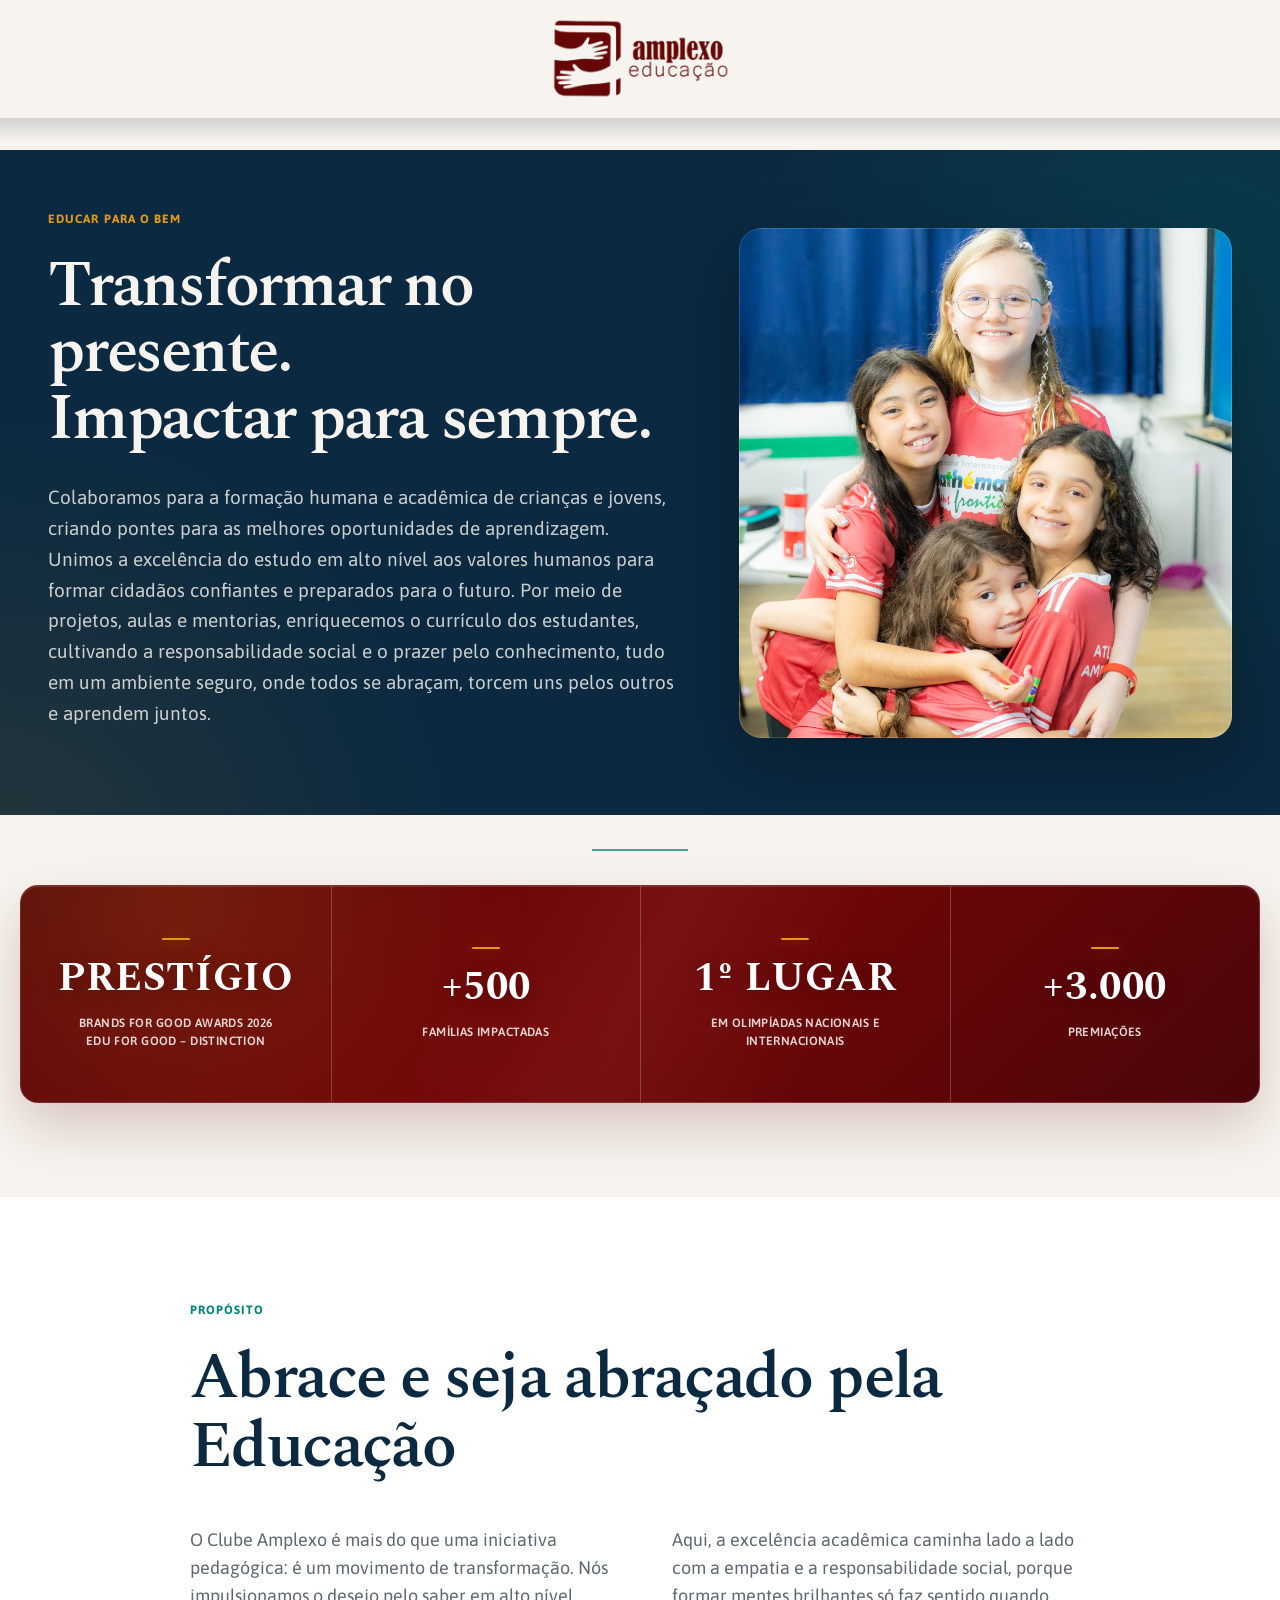
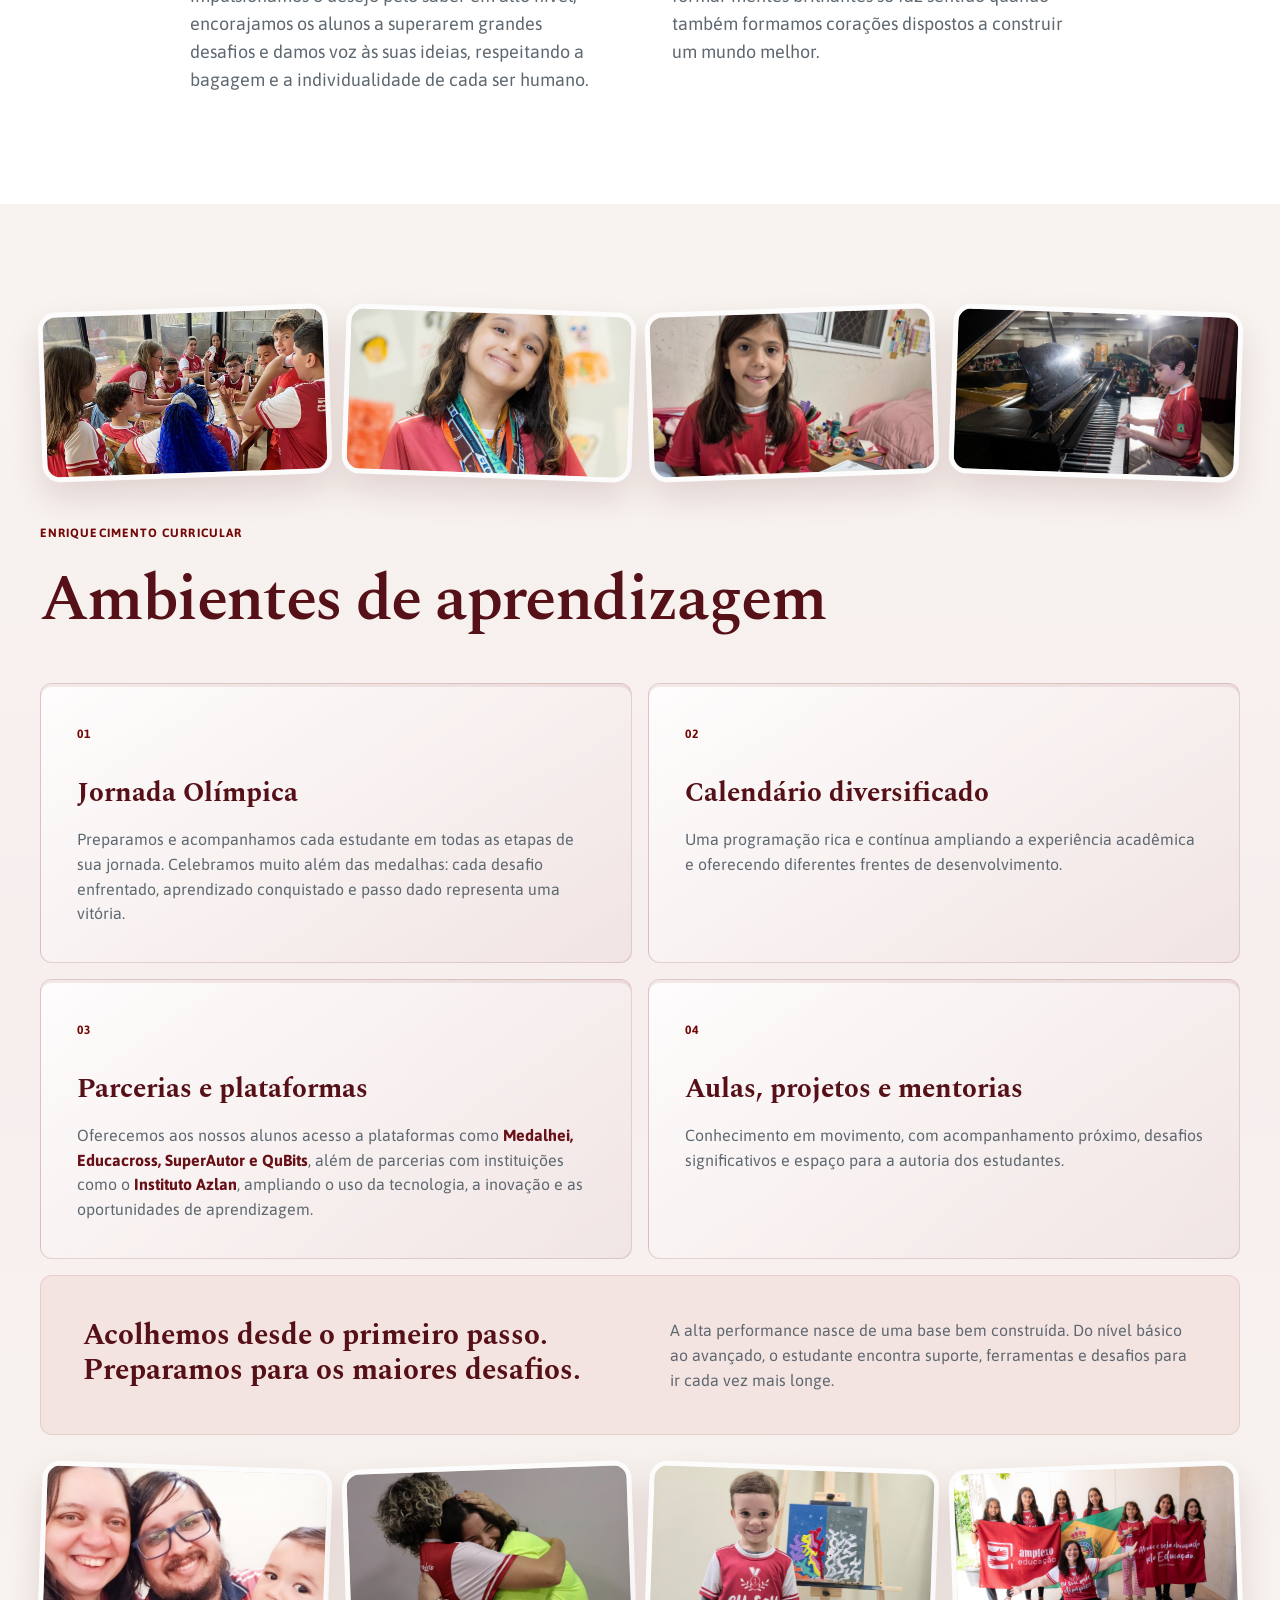
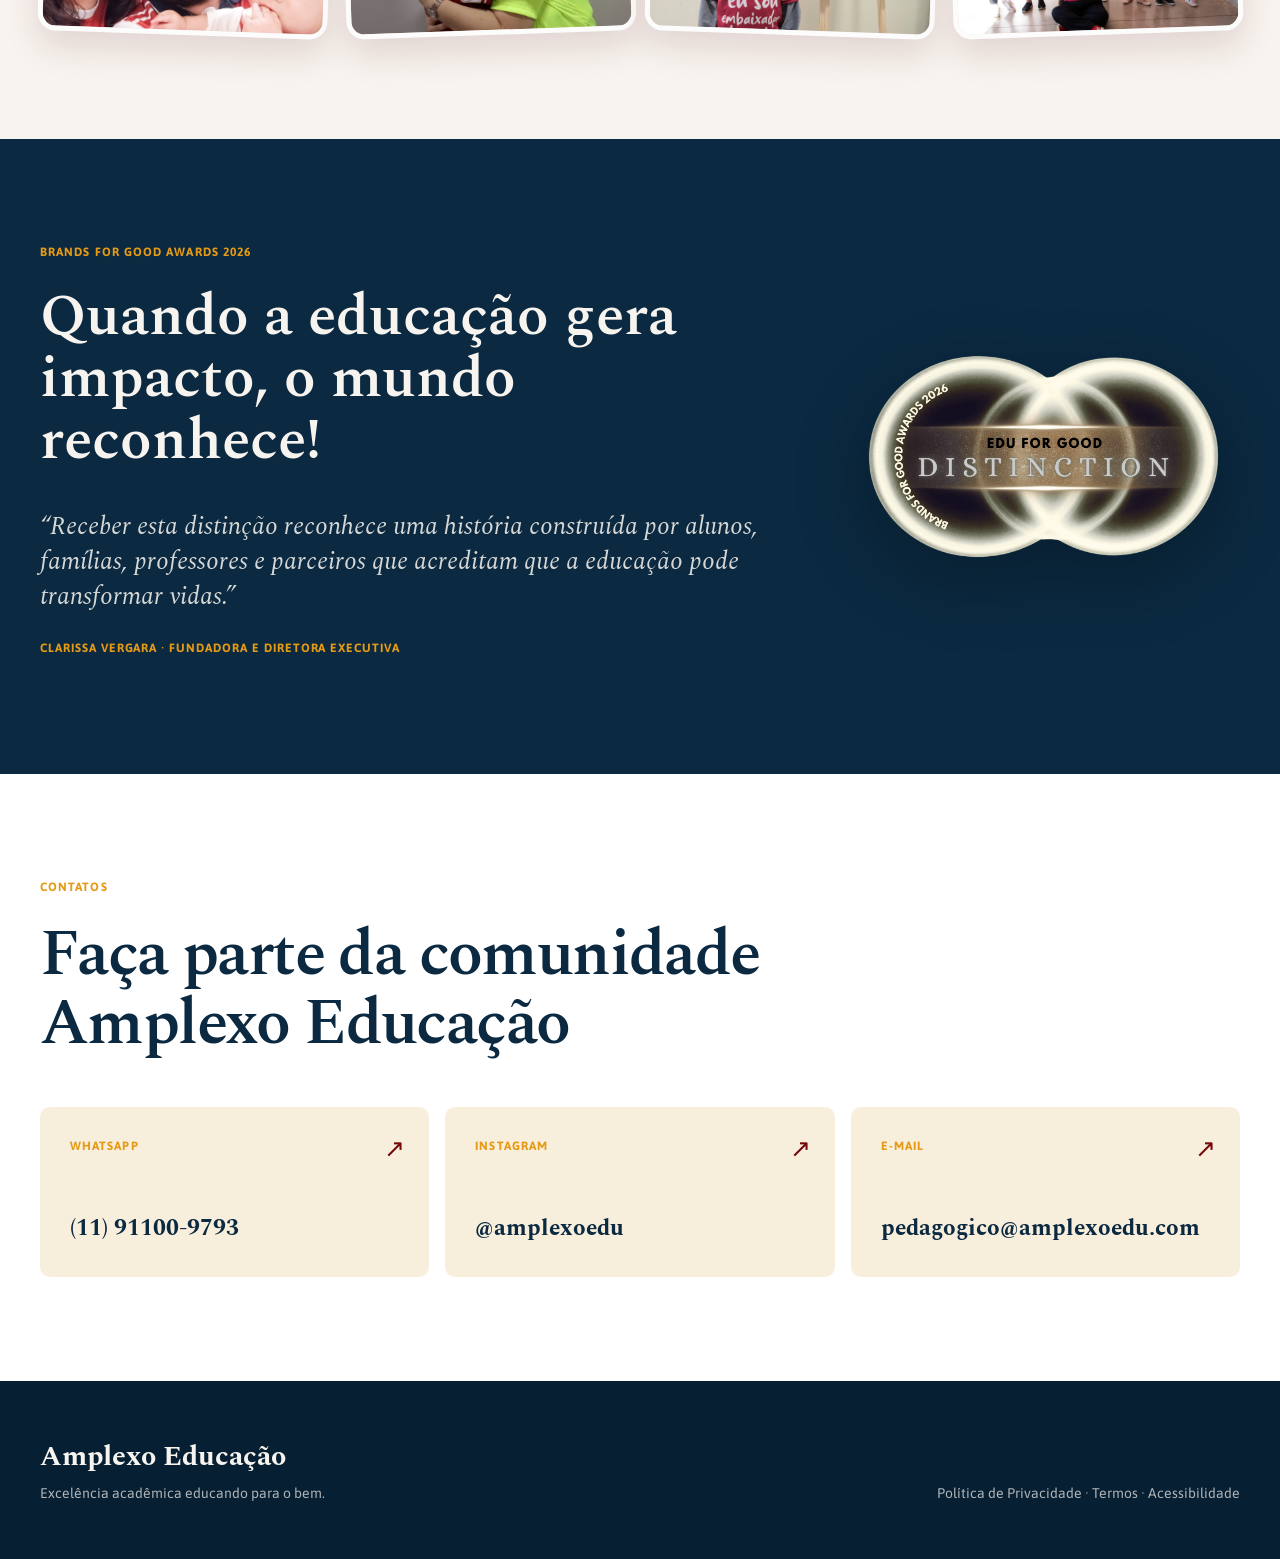
==== commit 5bba5862: "Atualiza experiência visual da página inicial" ====
--- a/index.html
+++ b/index.html
@@ -40,11 +40,25 @@
     <section class="credibility shell" aria-labelledby="cred-title">
       <div class="transition-line" aria-hidden="true"></div>
       <h2 id="cred-title" class="sr-only">Indicadores de credibilidade</h2>
-      <div class="metrics reveal">
+      <div class="metrics-scene">
+        <div class="family-collage family-collage-left" aria-hidden="true">
+          <figure><img src="assets/images/familia-amplexo-01.jpg" alt="" loading="lazy"></figure>
+          <figure><img src="assets/images/familia-amplexo-03.jpg" alt="" loading="lazy"></figure>
+          <figure><img src="assets/images/familia-amplexo-06.jpg" alt="" loading="lazy"></figure>
+          <figure><img src="assets/images/amplexo-familia-abraco.jpg" alt="" loading="lazy"></figure>
+        </div>
+        <div class="metrics reveal">
         <article><strong>Prestígio</strong><span>Brands For Good Awards 2026<br>Edu For Good – Distinction</span></article>
         <article><strong>+500</strong><span>Famílias impactadas</span></article>
         <article><strong>1º lugar</strong><span>Em olimpíadas nacionais e internacionais</span></article>
         <article><strong>+3.000</strong><span>Premiações</span></article>
+        </div>
+        <div class="family-collage family-collage-right" aria-hidden="true">
+          <figure><img src="assets/images/familia-amplexo-05.jpg" alt="" loading="lazy"></figure>
+          <figure><img src="assets/images/familia-amplexo-02.jpg" alt="" loading="lazy"></figure>
+          <figure><img src="assets/images/familia-amplexo-04.jpg" alt="" loading="lazy"></figure>
+          <figure><img src="assets/images/familia-amplexo-07.jpg" alt="" loading="lazy"></figure>
+        </div>
       </div>
     </section>
 
@@ -60,21 +74,35 @@
     </section>
 
     <section class="learning section-pad">
-      <div class="shell">
+      <div class="learning-showcase">
+        <div class="learning-photo-rail learning-photo-rail-left" aria-label="Momentos de aprendizagem na Amplexo">
+          <figure><img src="assets/images/aprendizagem-comunidade.jpg" alt="Estudantes da Amplexo reunidos em uma atividade coletiva" loading="lazy"></figure>
+          <figure><img src="assets/images/aprendizagem-medalhas.jpg" alt="Estudante da Amplexo celebrando suas medalhas" loading="lazy"></figure>
+          <figure><img src="assets/images/aprendizagem-online.jpg" alt="Estudante participando de uma atividade on-line" loading="lazy"></figure>
+          <figure><img src="assets/images/aprendizagem-musica.jpg" alt="Estudante da Amplexo tocando piano" loading="lazy"></figure>
+        </div>
+        <div class="learning-content">
         <div class="section-heading reveal">
           <p class="eyebrow wine">Enriquecimento curricular</p>
           <h2>Ambientes de aprendizagem</h2>
         </div>
         <div class="learning-grid">
-          <article class="learning-card reveal"><span>01</span><h3>Jornada Olímpica</h3><p>Preparamos e apoiamos cada estudante em sua jornada. Valorizamos todas as conquistas: com ou sem medalhas, cada passo importa.</p></article>
-          <article class="learning-card reveal"><span>02</span><h3>Calendário diversificado</h3><p>Uma programação rica e contínua amplia a experiência acadêmica e oferece diferentes frentes de desenvolvimento.</p></article>
-          <article class="learning-card reveal"><span>03</span><h3>Aulas, projetos e mentorias</h3><p>Conhecimento em movimento, com acompanhamento próximo, desafios significativos e espaço para a autoria dos estudantes.</p></article>
-          <article class="learning-card reveal"><span>04</span><h3>Parcerias e plataformas</h3><p>Medalhei, Educacross, SuperAutor, QuBits e Instituto Azlan somam inovação, tecnologia e novas oportunidades.</p></article>
+          <article class="learning-card reveal"><span>01</span><h3>Jornada Olímpica</h3><p>Preparamos e acompanhamos cada estudante em todas as etapas de sua jornada. Celebramos muito além das medalhas: cada desafio enfrentado, aprendizado conquistado e passo dado representa uma vitória.</p></article>
+          <article class="learning-card reveal"><span>02</span><h3>Calendário diversificado</h3><p>Uma programação rica e contínua ampliando a experiência acadêmica e oferecendo diferentes frentes de desenvolvimento.</p></article>
+          <article class="learning-card reveal"><span>03</span><h3>Parcerias e plataformas</h3><p>Oferecemos aos nossos alunos acesso a plataformas como <strong>Medalhei, Educacross, SuperAutor e QuBits</strong>, além de parcerias com instituições como o <strong>Instituto Azlan</strong>, ampliando o uso da tecnologia, a inovação e as oportunidades de aprendizagem.</p></article>
+          <article class="learning-card reveal"><span>04</span><h3>Aulas, projetos e mentorias</h3><p>Conhecimento em movimento, com acompanhamento próximo, desafios significativos e espaço para a autoria dos estudantes.</p></article>
         </div>
         <aside class="learning-callout reveal">
           <h3>Acolhemos desde o primeiro passo. Preparamos para os maiores desafios.</h3>
           <p>A alta performance nasce de uma base bem construída. Do nível básico ao avançado, o estudante encontra suporte, ferramentas e desafios para ir cada vez mais longe.</p>
         </aside>
+        </div>
+        <div class="learning-photo-rail learning-photo-rail-right" aria-label="Histórias reais da comunidade Amplexo">
+          <figure><img src="assets/images/aprendizagem-familia.jpg" alt="Família vestindo a camisa da Amplexo" loading="lazy"></figure>
+          <figure><img src="assets/images/aprendizagem-abraco.jpg" alt="Abraço celebrando uma conquista" loading="lazy"></figure>
+          <figure><img src="assets/images/aprendizagem-arte.jpg" alt="Criança apresentando uma criação artística" loading="lazy"></figure>
+          <figure><img src="assets/images/aprendizagem-equipe.jpg" alt="Estudantes reunidos representando a comunidade Amplexo" loading="lazy"></figure>
+        </div>
       </div>
     </section>
 
--- a/css/home-reference.css
+++ b/css/home-reference.css
@@ -33,27 +33,67 @@
 .hero-copy{max-width:760px;margin:0 0 27px;font-size:19px;line-height:1.62;color:rgba(247,244,239,.82)}
 .button{display:inline-flex;align-items:center;justify-content:center;min-height:46px;padding:10px 23px;border-radius:8px;font-weight:700;font-size:14px}
 .button-amber{background:var(--amber);color:#071f32}.button-amber:hover{filter:brightness(1.08);transform:translateY(-2px)}
-.credibility{padding:34px 0 94px}
+.credibility{width:min(1600px,calc(100% - 40px));padding:34px 0 94px}
 .transition-line{width:96px;height:2px;margin:0 auto 34px;background:#40a69e}
-.metrics{display:grid;grid-template-columns:repeat(4,1fr);border:12px solid var(--navy);border-radius:14px;background:var(--navy);gap:2px;overflow:hidden}
-.metrics article{min-height:204px;background:var(--paper);display:flex;flex-direction:column;align-items:center;justify-content:center;text-align:center;padding:24px}
-.metrics strong{font-family:Spectral,Georgia,serif;color:var(--navy);text-transform:uppercase;font-size:38px;line-height:1.05}
-.metrics span{margin-top:14px;font-size:12px;line-height:1.45;font-weight:600;text-transform:uppercase}
+.metrics-scene{display:grid;grid-template-columns:minmax(220px,260px) minmax(0,1fr) minmax(220px,260px);align-items:center;gap:16px}
+.family-collage{position:relative;height:244px}
+.family-collage figure{position:absolute;margin:0;overflow:hidden;border:4px solid var(--paper);border-radius:16px;background:#e8ddd5;box-shadow:0 12px 28px rgba(83,7,12,.15)}
+.family-collage img{width:100%;height:100%;object-fit:cover;filter:brightness(.82) saturate(.88) contrast(1.08)}
+.family-collage figure:nth-child(1){z-index:1;top:8px;left:0;width:112px;height:126px;transform:rotate(-4deg)}
+.family-collage figure:nth-child(2){z-index:2;top:2px;right:0;width:132px;height:142px;transform:rotate(3deg)}
+.family-collage figure:nth-child(3){z-index:3;left:12px;bottom:0;width:128px;height:116px;transform:rotate(2deg)}
+.family-collage figure:nth-child(4){z-index:4;right:4px;bottom:0;width:118px;height:116px;transform:rotate(-3deg)}
+.family-collage-left figure:nth-child(1) img{object-position:center 30%}
+.family-collage-left figure:nth-child(2) img{object-position:48% 30%}
+.family-collage-left figure:nth-child(3) img{object-position:center 24%}
+.family-collage-left figure:nth-child(4) img{object-position:58% 15%}
+.family-collage-right figure:nth-child(1) img{object-position:65% center}
+.family-collage-right figure:nth-child(2) img{object-position:center 28%}
+.family-collage-right figure:nth-child(3) img{object-position:center 28%}
+.family-collage-right figure:nth-child(4) img{object-position:center 12%}
+.metrics{position:relative;z-index:1;display:grid;grid-template-columns:repeat(4,1fr);overflow:hidden;border:1px solid rgba(255,255,255,.16);border-radius:18px;background:linear-gradient(135deg,#57070c 0%,var(--wine) 48%,#4b050a 100%);box-shadow:0 24px 54px rgba(83,7,12,.2),inset 0 1px 0 rgba(255,255,255,.12)}
+.metrics::before{content:"";position:absolute;z-index:0;inset:0;pointer-events:none;background:radial-gradient(circle at 12% 0%,rgba(229,154,22,.16),transparent 32%),linear-gradient(115deg,transparent 35%,rgba(255,255,255,.045) 50%,transparent 65%)}
+.metrics article{position:relative;z-index:1;min-height:216px;display:flex;flex-direction:column;align-items:center;justify-content:center;text-align:center;padding:30px 24px;color:#fff}
+.metrics article+article{border-left:1px solid rgba(255,255,255,.22)}
+.metrics article::before{content:"";width:28px;height:2px;margin-bottom:18px;border-radius:999px;background:var(--amber);box-shadow:0 0 16px rgba(229,154,22,.38)}
+.metrics strong{font-family:Spectral,Georgia,serif;color:#fff;text-transform:uppercase;font-size:40px;line-height:1.05;letter-spacing:.015em;text-shadow:0 2px 18px rgba(31,0,3,.26)}
+.metrics span{max-width:210px;margin-top:14px;color:rgba(255,255,255,.82);font-size:12px;line-height:1.5;font-weight:600;letter-spacing:.035em;text-transform:uppercase}
 .section-pad{padding:104px 0}
 .manifesto{background:#fff}
 .manifesto h2,.section-heading h2{margin:0;font-size:clamp(42px,5vw,64px);line-height:1.08;letter-spacing:-.025em;color:var(--navy);font-weight:600}
 .editorial-copy{columns:2;column-gap:64px;margin-top:44px;font-size:18px;color:var(--muted)}
 .editorial-copy p{margin:0 0 20px;break-inside:avoid}
-.learning{background:var(--paper)}
+.learning{background:linear-gradient(180deg,var(--paper) 0%,#f7eeee 52%,var(--paper) 100%)}
+.learning .eyebrow{color:var(--wine)}
+.learning .section-heading h2{color:#561017}
+.learning-showcase{width:min(1640px,calc(100% - 40px));margin-inline:auto;display:grid;grid-template-columns:200px minmax(0,1fr) 200px;align-items:center;gap:28px}
+.learning-content{min-width:0}
+.learning-photo-rail{display:grid;gap:18px}
+.learning-photo-rail figure{position:relative;height:174px;margin:0;overflow:hidden;border:5px solid rgba(255,255,255,.92);border-radius:18px;background:#eadfda;box-shadow:0 16px 34px rgba(83,7,12,.13);transition:transform .35s ease,box-shadow .35s ease}
+.learning-photo-rail figure:nth-child(odd){transform:rotate(-2deg)}
+.learning-photo-rail figure:nth-child(even){transform:rotate(2deg)}
+.learning-photo-rail-right figure:nth-child(odd){transform:rotate(2deg)}
+.learning-photo-rail-right figure:nth-child(even){transform:rotate(-2deg)}
+.learning-photo-rail figure:hover{z-index:2;transform:rotate(0) scale(1.035);box-shadow:0 20px 42px rgba(83,7,12,.2)}
+.learning-photo-rail img{width:100%;height:100%;object-fit:cover;filter:saturate(.94) contrast(1.02)}
+.learning-photo-rail-left figure:nth-child(1) img{object-position:center 38%}
+.learning-photo-rail-left figure:nth-child(2) img{object-position:center 26%}
+.learning-photo-rail-left figure:nth-child(3) img{object-position:center 30%}
+.learning-photo-rail-left figure:nth-child(4) img{object-position:70% center}
+.learning-photo-rail-right figure:nth-child(1) img{object-position:center 26%}
+.learning-photo-rail-right figure:nth-child(2) img{object-position:center 40%}
+.learning-photo-rail-right figure:nth-child(3) img{object-position:center 32%}
+.learning-photo-rail-right figure:nth-child(4) img{object-position:center 34%}
 .section-heading{max-width:800px;margin-bottom:48px}
 .learning-grid{display:grid;grid-template-columns:repeat(2,1fr);gap:16px}
-.learning-card{position:relative;min-height:250px;padding:36px;border:1px solid #cbc5bb;border-radius:10px;background:rgba(255,255,255,.45);transition:.25s}
-.learning-card:hover{transform:translateY(-4px);border-color:var(--teal);box-shadow:0 18px 40px rgba(11,41,64,.08)}
-.learning-card span{color:var(--teal);font-weight:700;font-size:12px;letter-spacing:.1em}
-.learning-card h3{font-size:27px;color:var(--navy);margin:28px 0 12px}
+.learning-card{position:relative;min-height:250px;overflow:hidden;padding:36px;border:1px solid rgba(116,7,7,.18);border-radius:12px;background:linear-gradient(145deg,rgba(255,255,255,.82),rgba(116,7,7,.045));box-shadow:inset 0 3px 0 rgba(116,7,7,.08);transition:.25s}
+.learning-card:hover{transform:translateY(-4px);border-color:rgba(116,7,7,.42);box-shadow:0 18px 40px rgba(83,7,12,.1),inset 0 3px 0 var(--wine)}
+.learning-card span{color:var(--wine);font-weight:700;font-size:12px;letter-spacing:.1em}
+.learning-card h3{font-size:27px;color:#561017;margin:28px 0 12px}
 .learning-card p{margin:0;color:var(--muted)}
-.learning-callout{margin-top:16px;padding:42px;display:grid;grid-template-columns:1fr 1fr;gap:60px;border-radius:10px;background:var(--cream)}
-.learning-callout h3{margin:0;font-size:29px;line-height:1.2;color:var(--navy)}
+.learning-card p strong{color:#681018;font-weight:700}
+.learning-callout{margin-top:16px;padding:42px;display:grid;grid-template-columns:1fr 1fr;gap:60px;border:1px solid rgba(116,7,7,.1);border-radius:12px;background:#f3e3e1}
+.learning-callout h3{margin:0;font-size:29px;line-height:1.2;color:#561017}
 .learning-callout p{margin:0;color:var(--muted)}
 .impact{background:var(--navy);color:var(--paper)}
 .impact-grid{display:grid;grid-template-columns:1.4fr .75fr;align-items:center;gap:80px}
@@ -74,11 +114,22 @@
 .footer p{color:rgba(247,244,239,.7);margin:5px 0 0;font-size:14px}
 .reveal{opacity:1;transform:none}
 @media (prefers-reduced-motion:reduce){html{scroll-behavior:auto}.reveal{opacity:1;transform:none;transition:none}.hero-content,.hero-photo,.hero::before{animation:none}.hero-photo img{transition:none}.hero:hover .hero-photo img{transform:none}}
+@media (max-width:1499px){
+  .metrics-scene{display:block}
+  .family-collage{display:none}
+  .learning-showcase{display:block;width:min(1200px,calc(100% - 48px))}
+  .learning-photo-rail{grid-template-columns:repeat(4,1fr);gap:14px}
+  .learning-photo-rail figure{height:170px}
+  .learning-photo-rail-left{margin-bottom:46px}
+  .learning-photo-rail-right{margin-top:30px}
+}
 @media (max-width:980px){
   .hero{padding:56px 40px}.hero-inner{grid-template-columns:minmax(0,1.08fr) minmax(300px,.92fr);gap:38px}.hero-photo{height:470px}
   .hero h1{font-size:clamp(44px,5.5vw,58px)}
   .hero-copy{font-size:17px}
   .metrics{grid-template-columns:repeat(2,1fr)}
+  .metrics article:nth-child(3){border-left:0;border-top:1px solid rgba(255,255,255,.22)}
+  .metrics article:nth-child(4){border-top:1px solid rgba(255,255,255,.22)}
   .impact-grid{grid-template-columns:1fr .65fr;gap:30px}
   .contact-grid{grid-template-columns:1fr 1fr}.contact-card:last-child{grid-column:1/-1}
 }
@@ -92,11 +143,16 @@
   .hero-photo img{object-position:52% 26%}
   h1{font-size:clamp(42px,13.4vw,58px);line-height:1.03;overflow-wrap:anywhere}
   .hero-copy{font-size:17px;line-height:1.58}
-  .credibility{padding-top:30px}.metrics{grid-template-columns:1fr;border-width:8px;gap:2px}.metrics article{min-height:165px}
+  .credibility{padding-top:30px}.metrics{grid-template-columns:1fr;border-radius:14px}.metrics article{min-height:165px;padding:26px 20px}.metrics article+article{border-left:0;border-top:1px solid rgba(255,255,255,.22)}.metrics strong{font-size:36px}
   .section-pad{padding:76px 0}
   .manifesto h2,.section-heading h2{font-size:42px}
   .editorial-copy{columns:1;font-size:17px}
   .learning-grid{grid-template-columns:1fr}.learning-card{min-height:0}
+  .learning-showcase{width:min(100% - 32px,1200px)}
+  .learning-photo-rail{grid-template-columns:repeat(2,1fr);gap:12px}
+  .learning-photo-rail figure{height:145px;border-width:4px;border-radius:14px}
+  .learning-photo-rail-left{margin-bottom:38px}
+  .learning-photo-rail-right{margin-top:24px}
   .learning-callout{grid-template-columns:1fr;gap:18px;padding:30px}
   .impact-grid{grid-template-columns:1fr}.award{max-width:330px;margin:auto}
   .contact-grid{grid-template-columns:1fr}.contact-card:last-child{grid-column:auto}
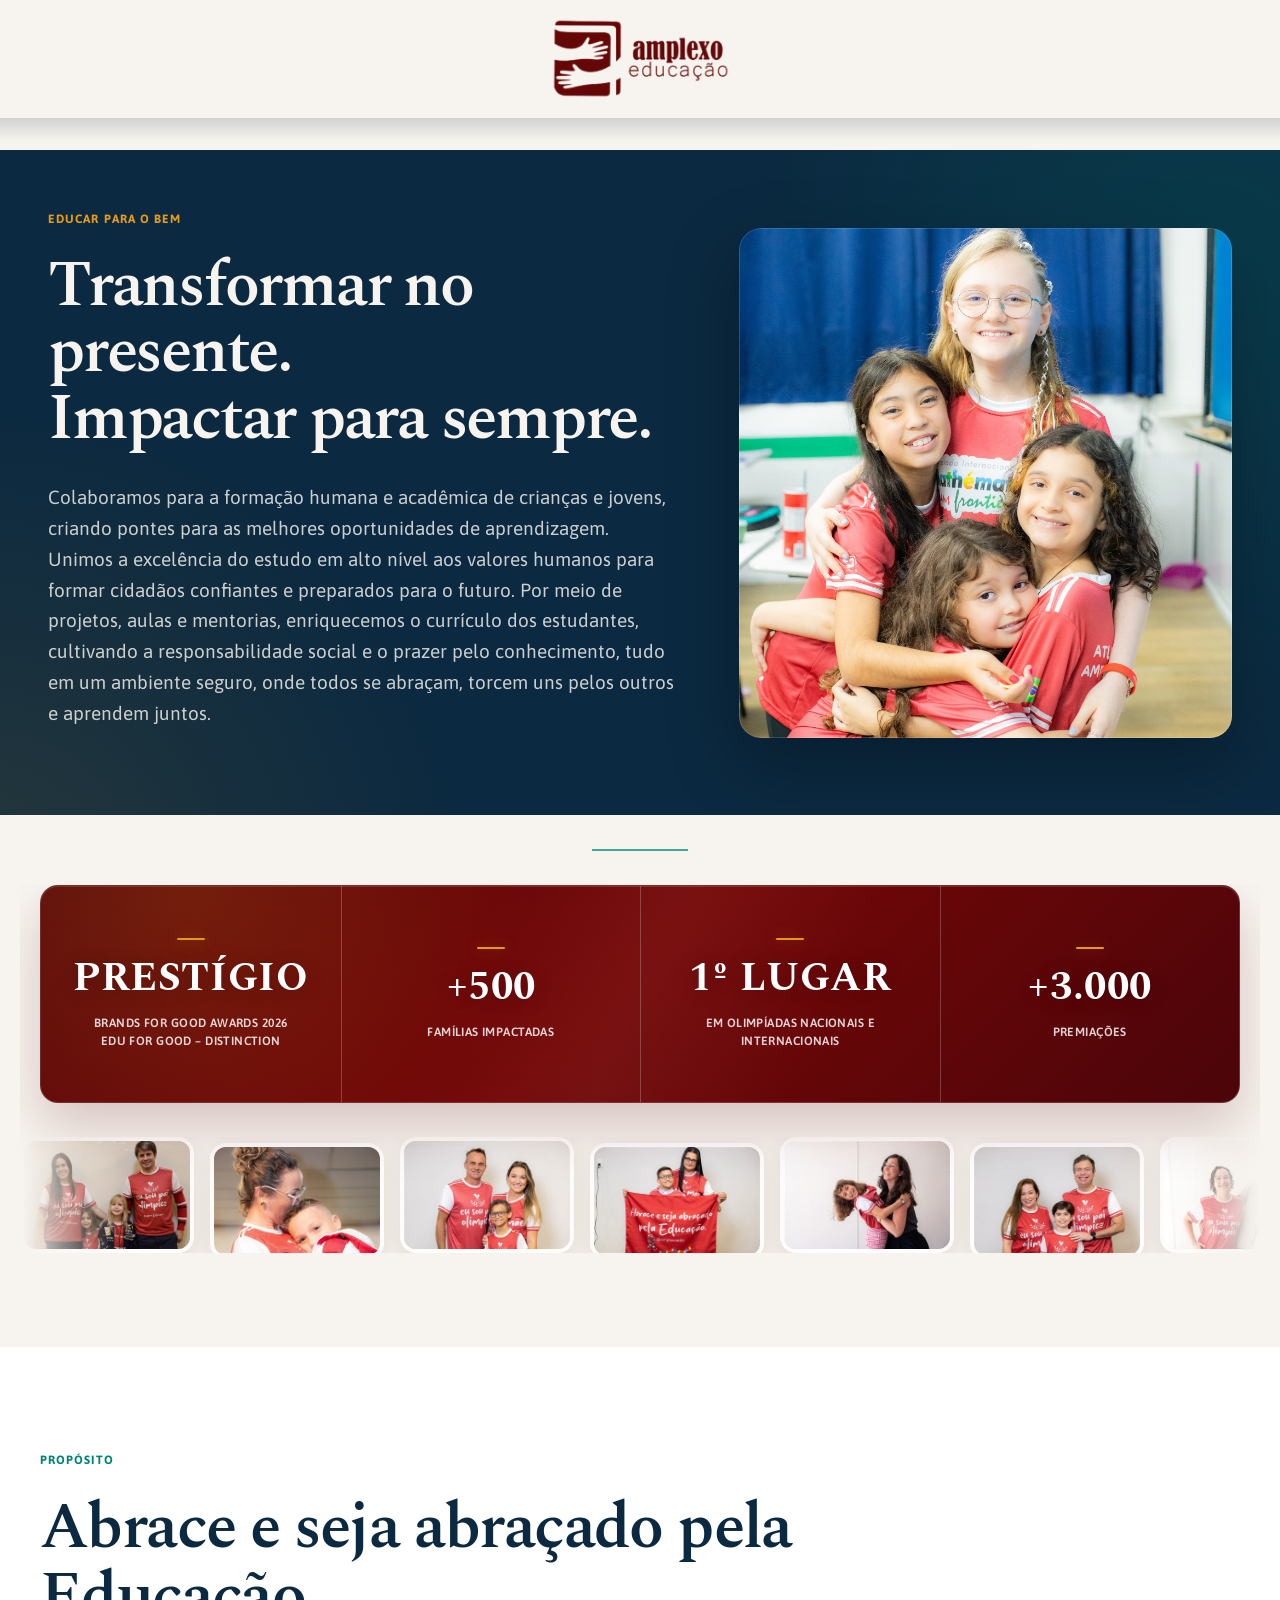
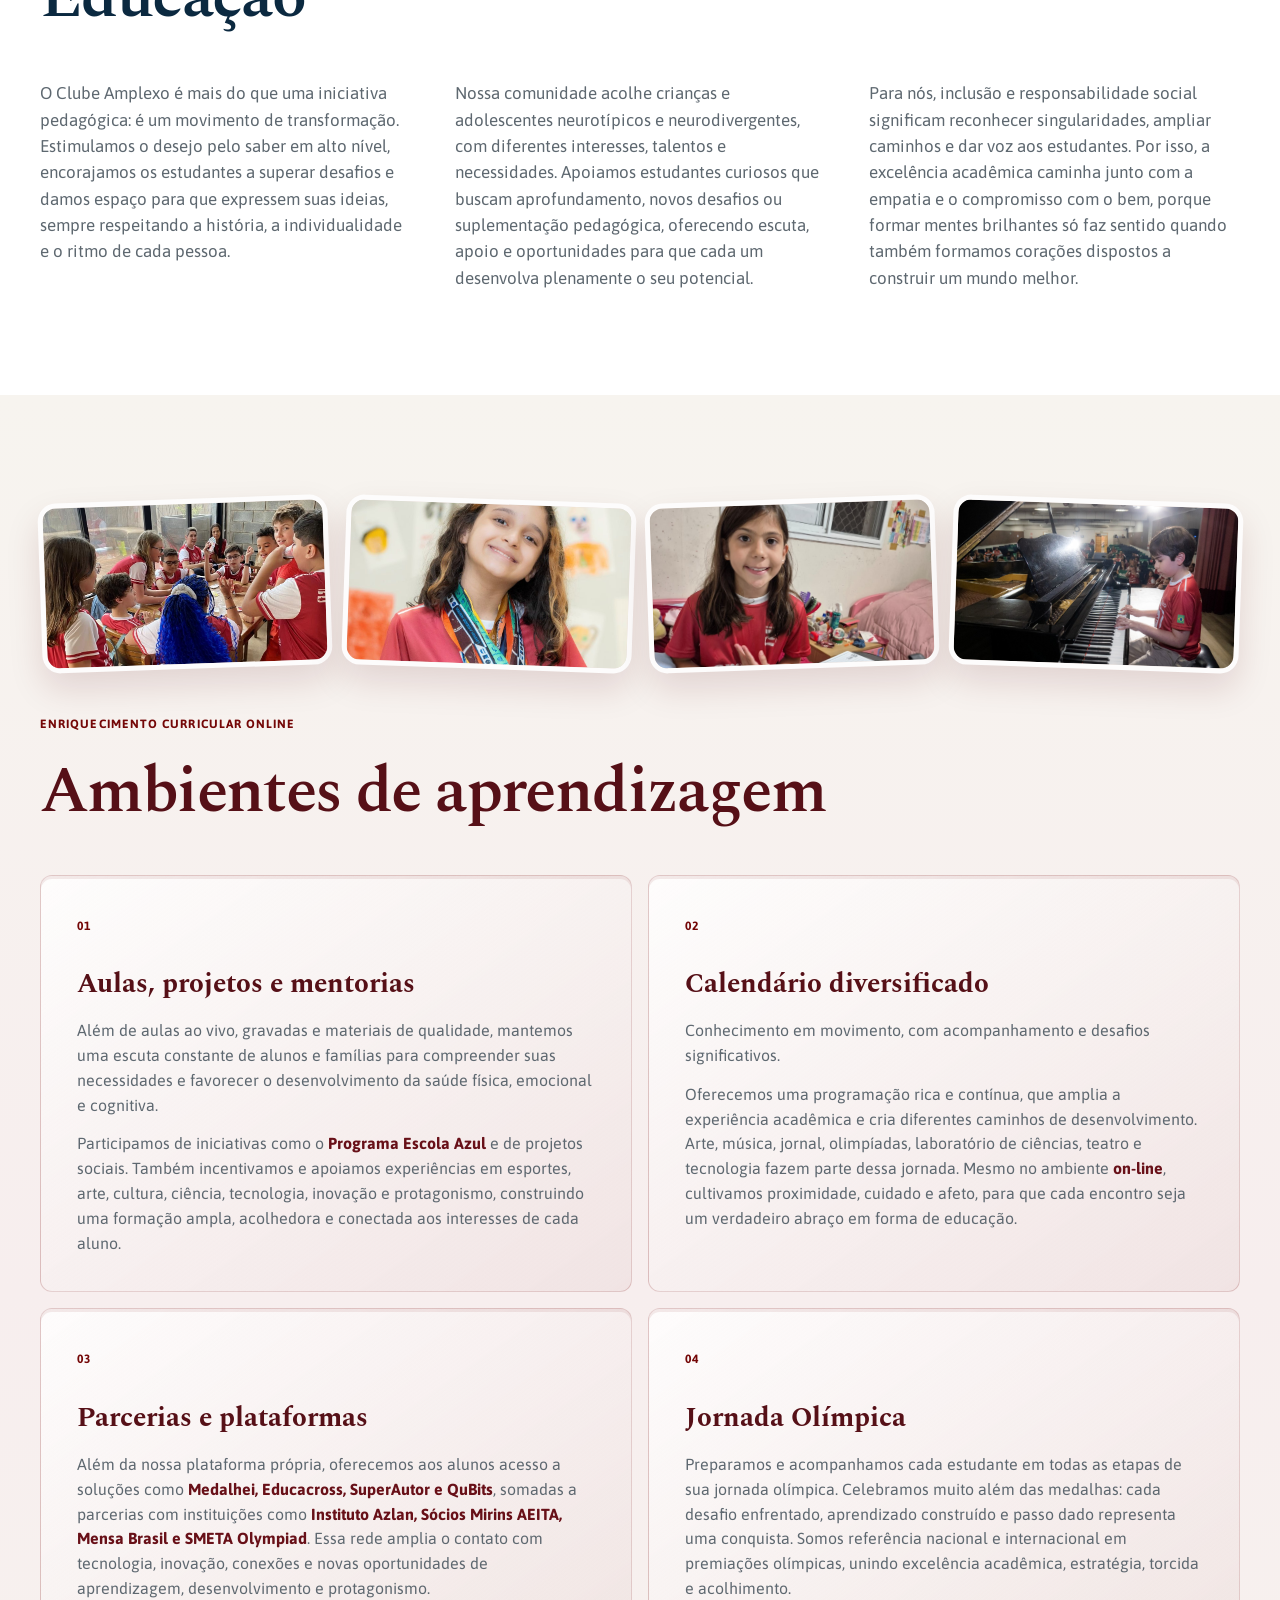
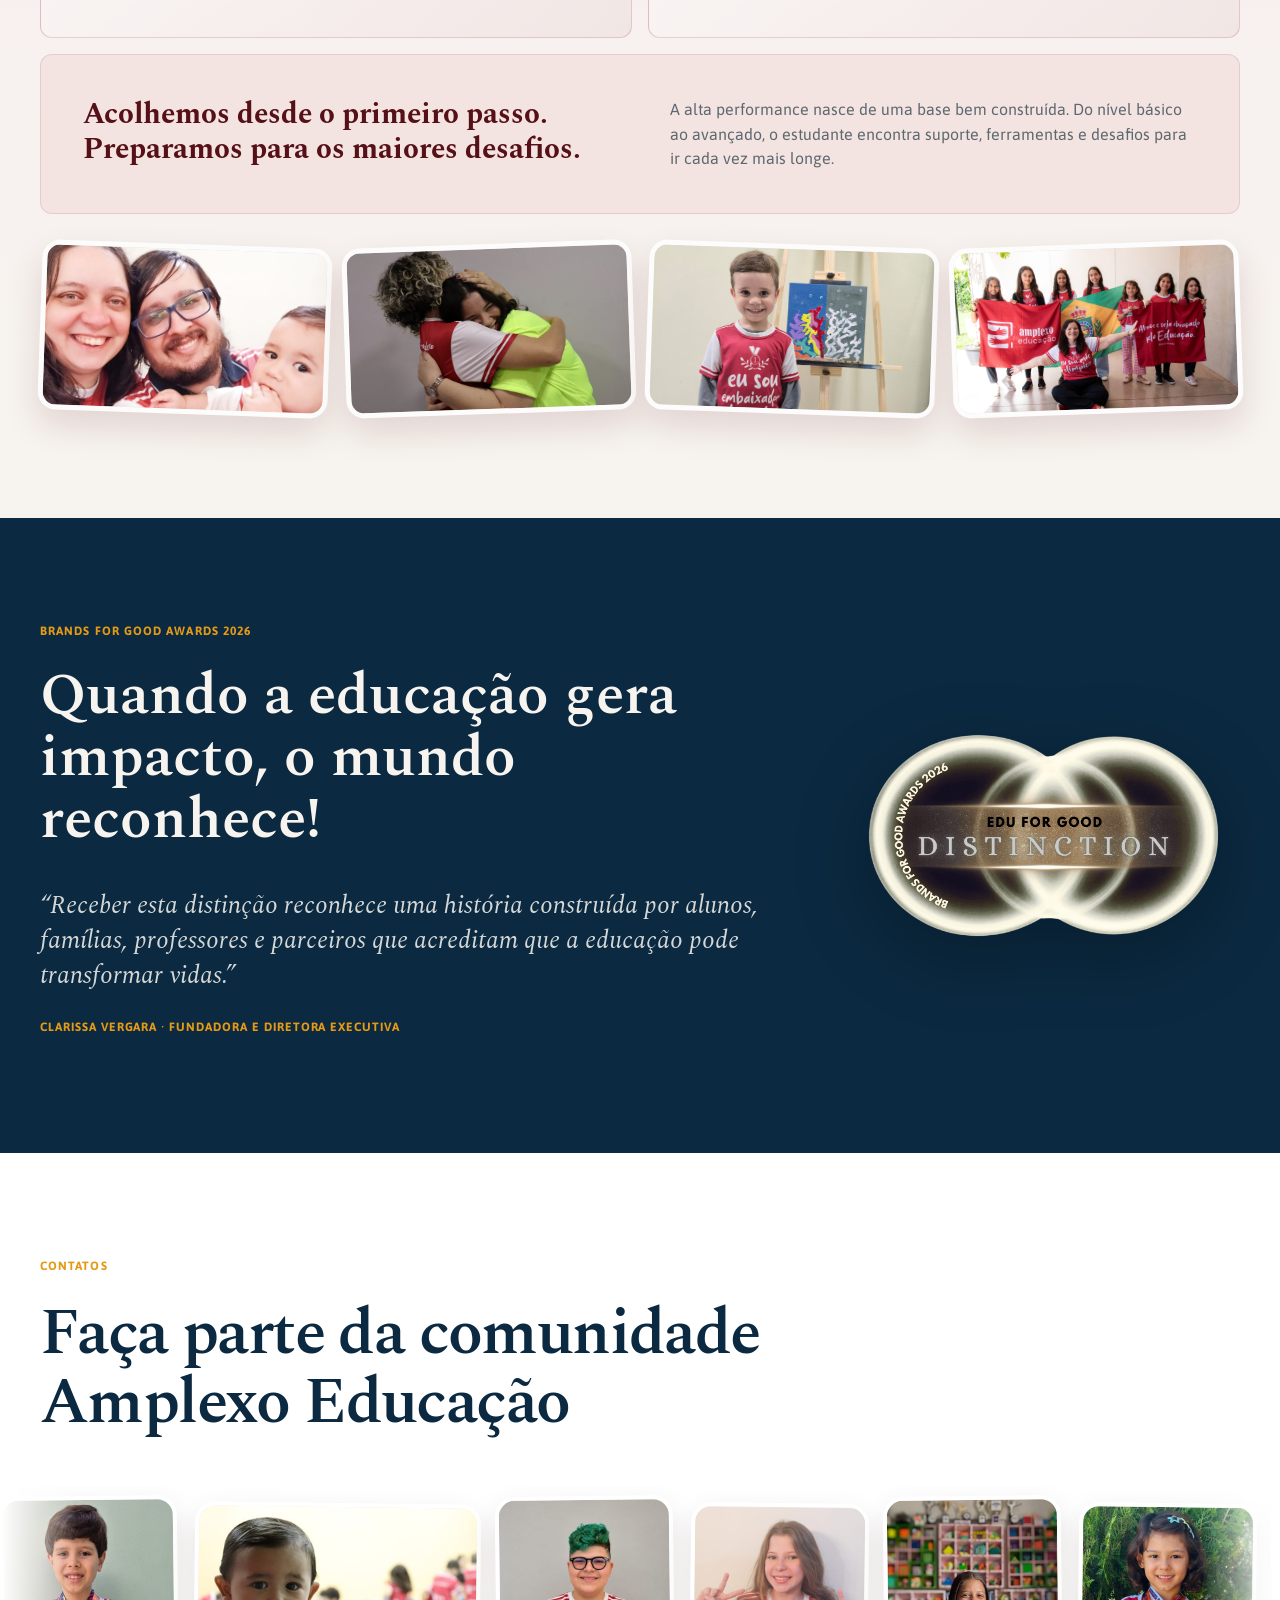
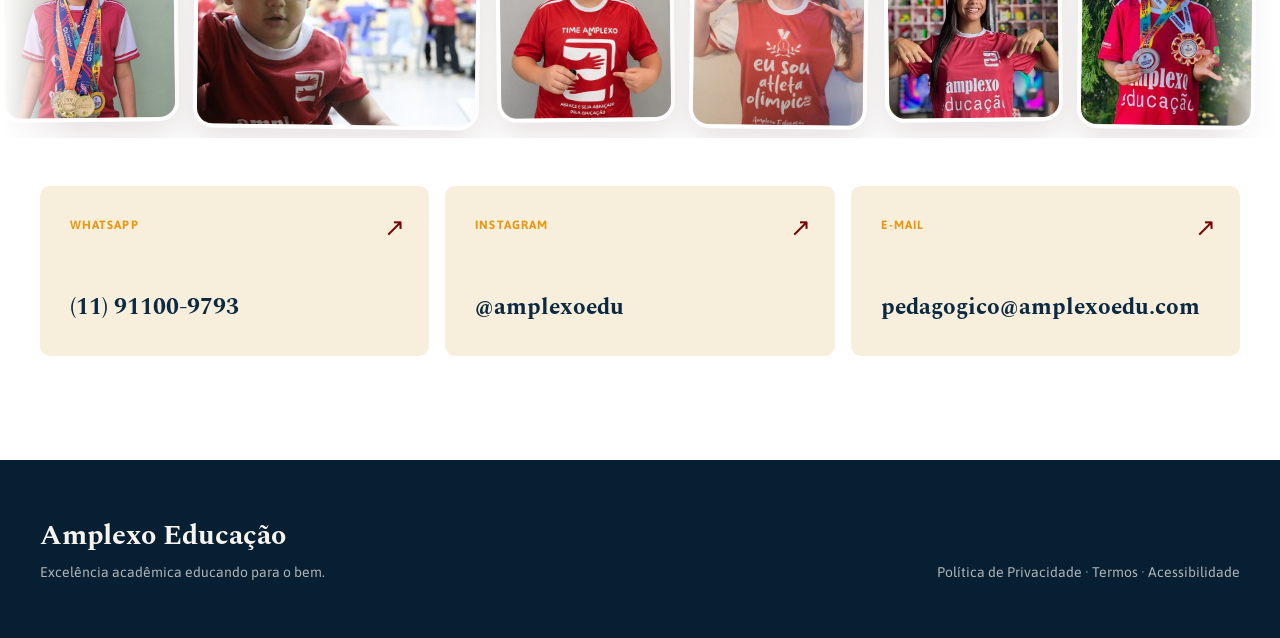
==== commit a454eccc: "Refina conteúdo e carrosséis da página inicial" ====
--- a/index.html
+++ b/index.html
@@ -41,23 +41,35 @@
       <div class="transition-line" aria-hidden="true"></div>
       <h2 id="cred-title" class="sr-only">Indicadores de credibilidade</h2>
       <div class="metrics-scene">
-        <div class="family-collage family-collage-left" aria-hidden="true">
-          <figure><img src="assets/images/familia-amplexo-01.jpg" alt="" loading="lazy"></figure>
-          <figure><img src="assets/images/familia-amplexo-03.jpg" alt="" loading="lazy"></figure>
-          <figure><img src="assets/images/familia-amplexo-06.jpg" alt="" loading="lazy"></figure>
-          <figure><img src="assets/images/amplexo-familia-abraco.jpg" alt="" loading="lazy"></figure>
-        </div>
         <div class="metrics reveal">
         <article><strong>Prestígio</strong><span>Brands For Good Awards 2026<br>Edu For Good – Distinction</span></article>
         <article><strong>+500</strong><span>Famílias impactadas</span></article>
         <article><strong>1º lugar</strong><span>Em olimpíadas nacionais e internacionais</span></article>
         <article><strong>+3.000</strong><span>Premiações</span></article>
         </div>
-        <div class="family-collage family-collage-right" aria-hidden="true">
-          <figure><img src="assets/images/familia-amplexo-05.jpg" alt="" loading="lazy"></figure>
-          <figure><img src="assets/images/familia-amplexo-02.jpg" alt="" loading="lazy"></figure>
-          <figure><img src="assets/images/familia-amplexo-04.jpg" alt="" loading="lazy"></figure>
-          <figure><img src="assets/images/familia-amplexo-07.jpg" alt="" loading="lazy"></figure>
+        <div class="family-carousel" aria-label="Famílias que fazem parte da comunidade Amplexo">
+          <div class="family-carousel-track">
+            <div class="family-carousel-group">
+              <figure><img src="assets/images/familia-amplexo-01-360.jpg" srcset="assets/images/familia-amplexo-01-360.jpg 360w, assets/images/familia-amplexo-01-720.jpg 720w" sizes="(max-width: 760px) 142px, 174px" alt="" loading="lazy" decoding="async"></figure>
+              <figure><img src="assets/images/familia-amplexo-03-360.jpg" srcset="assets/images/familia-amplexo-03-360.jpg 360w, assets/images/familia-amplexo-03-720.jpg 720w" sizes="(max-width: 760px) 142px, 174px" alt="" loading="lazy" decoding="async"></figure>
+              <figure><img src="assets/images/familia-amplexo-06-360.jpg" srcset="assets/images/familia-amplexo-06-360.jpg 360w, assets/images/familia-amplexo-06-720.jpg 720w" sizes="(max-width: 760px) 142px, 174px" alt="" loading="lazy" decoding="async"></figure>
+              <figure><img src="assets/images/amplexo-familia-abraco-360.jpg" srcset="assets/images/amplexo-familia-abraco-360.jpg 360w, assets/images/amplexo-familia-abraco-720.jpg 720w" sizes="(max-width: 760px) 142px, 174px" alt="" loading="lazy" decoding="async"></figure>
+              <figure><img src="assets/images/familia-amplexo-05-360.jpg" srcset="assets/images/familia-amplexo-05-360.jpg 360w, assets/images/familia-amplexo-05-720.jpg 720w" sizes="(max-width: 760px) 142px, 174px" alt="" loading="lazy" decoding="async"></figure>
+              <figure><img src="assets/images/familia-amplexo-02-360.jpg" srcset="assets/images/familia-amplexo-02-360.jpg 360w, assets/images/familia-amplexo-02-720.jpg 720w" sizes="(max-width: 760px) 142px, 174px" alt="" loading="lazy" decoding="async"></figure>
+              <figure><img src="assets/images/familia-amplexo-04-360.jpg" srcset="assets/images/familia-amplexo-04-360.jpg 360w, assets/images/familia-amplexo-04-720.jpg 720w" sizes="(max-width: 760px) 142px, 174px" alt="" loading="lazy" decoding="async"></figure>
+              <figure><img src="assets/images/familia-amplexo-07-360.jpg" srcset="assets/images/familia-amplexo-07-360.jpg 360w, assets/images/familia-amplexo-07-720.jpg 720w" sizes="(max-width: 760px) 142px, 174px" alt="" loading="lazy" decoding="async"></figure>
+            </div>
+            <div class="family-carousel-group" aria-hidden="true">
+              <figure><img src="assets/images/familia-amplexo-01-360.jpg" srcset="assets/images/familia-amplexo-01-360.jpg 360w, assets/images/familia-amplexo-01-720.jpg 720w" sizes="(max-width: 760px) 142px, 174px" alt="" loading="lazy" decoding="async"></figure>
+              <figure><img src="assets/images/familia-amplexo-03-360.jpg" srcset="assets/images/familia-amplexo-03-360.jpg 360w, assets/images/familia-amplexo-03-720.jpg 720w" sizes="(max-width: 760px) 142px, 174px" alt="" loading="lazy" decoding="async"></figure>
+              <figure><img src="assets/images/familia-amplexo-06-360.jpg" srcset="assets/images/familia-amplexo-06-360.jpg 360w, assets/images/familia-amplexo-06-720.jpg 720w" sizes="(max-width: 760px) 142px, 174px" alt="" loading="lazy" decoding="async"></figure>
+              <figure><img src="assets/images/amplexo-familia-abraco-360.jpg" srcset="assets/images/amplexo-familia-abraco-360.jpg 360w, assets/images/amplexo-familia-abraco-720.jpg 720w" sizes="(max-width: 760px) 142px, 174px" alt="" loading="lazy" decoding="async"></figure>
+              <figure><img src="assets/images/familia-amplexo-05-360.jpg" srcset="assets/images/familia-amplexo-05-360.jpg 360w, assets/images/familia-amplexo-05-720.jpg 720w" sizes="(max-width: 760px) 142px, 174px" alt="" loading="lazy" decoding="async"></figure>
+              <figure><img src="assets/images/familia-amplexo-02-360.jpg" srcset="assets/images/familia-amplexo-02-360.jpg 360w, assets/images/familia-amplexo-02-720.jpg 720w" sizes="(max-width: 760px) 142px, 174px" alt="" loading="lazy" decoding="async"></figure>
+              <figure><img src="assets/images/familia-amplexo-04-360.jpg" srcset="assets/images/familia-amplexo-04-360.jpg 360w, assets/images/familia-amplexo-04-720.jpg 720w" sizes="(max-width: 760px) 142px, 174px" alt="" loading="lazy" decoding="async"></figure>
+              <figure><img src="assets/images/familia-amplexo-07-360.jpg" srcset="assets/images/familia-amplexo-07-360.jpg 360w, assets/images/familia-amplexo-07-720.jpg 720w" sizes="(max-width: 760px) 142px, 174px" alt="" loading="lazy" decoding="async"></figure>
+            </div>
+          </div>
         </div>
       </div>
     </section>
@@ -67,8 +79,9 @@
         <p class="eyebrow teal">Propósito</p>
         <h2>Abrace e seja abraçado pela Educação</h2>
         <div class="editorial-copy">
-          <p>O Clube Amplexo é mais do que uma iniciativa pedagógica: é um movimento de transformação. Nós impulsionamos o desejo pelo saber em alto nível, encorajamos os alunos a superarem grandes desafios e damos voz às suas ideias, respeitando a bagagem e a individualidade de cada ser humano.</p>
-          <p>Aqui, a excelência acadêmica caminha lado a lado com a empatia e a responsabilidade social, porque formar mentes brilhantes só faz sentido quando também formamos corações dispostos a construir um mundo melhor.</p>
+          <p>O Clube Amplexo é mais do que uma iniciativa pedagógica: é um movimento de transformação. Estimulamos o desejo pelo saber em alto nível, encorajamos os estudantes a superar desafios e damos espaço para que expressem suas ideias, sempre respeitando a história, a individualidade e o ritmo de cada pessoa.</p>
+          <p>Nossa comunidade acolhe crianças e adolescentes neurotípicos e neurodivergentes, com diferentes interesses, talentos e necessidades. Apoiamos estudantes curiosos que buscam aprofundamento, novos desafios ou suplementação pedagógica, oferecendo escuta, apoio e oportunidades para que cada um desenvolva plenamente o seu potencial.</p>
+          <p>Para nós, inclusão e responsabilidade social significam reconhecer singularidades, ampliar caminhos e dar voz aos estudantes. Por isso, a excelência acadêmica caminha junto com a empatia e o compromisso com o bem, porque formar mentes brilhantes só faz sentido quando também formamos corações dispostos a construir um mundo melhor.</p>
         </div>
       </div>
     </section>
@@ -83,14 +96,14 @@
         </div>
         <div class="learning-content">
         <div class="section-heading reveal">
-          <p class="eyebrow wine">Enriquecimento curricular</p>
+          <p class="eyebrow wine">Enriquecimento curricular Online</p>
           <h2>Ambientes de aprendizagem</h2>
         </div>
         <div class="learning-grid">
-          <article class="learning-card reveal"><span>01</span><h3>Jornada Olímpica</h3><p>Preparamos e acompanhamos cada estudante em todas as etapas de sua jornada. Celebramos muito além das medalhas: cada desafio enfrentado, aprendizado conquistado e passo dado representa uma vitória.</p></article>
-          <article class="learning-card reveal"><span>02</span><h3>Calendário diversificado</h3><p>Uma programação rica e contínua ampliando a experiência acadêmica e oferecendo diferentes frentes de desenvolvimento.</p></article>
-          <article class="learning-card reveal"><span>03</span><h3>Parcerias e plataformas</h3><p>Oferecemos aos nossos alunos acesso a plataformas como <strong>Medalhei, Educacross, SuperAutor e QuBits</strong>, além de parcerias com instituições como o <strong>Instituto Azlan</strong>, ampliando o uso da tecnologia, a inovação e as oportunidades de aprendizagem.</p></article>
-          <article class="learning-card reveal"><span>04</span><h3>Aulas, projetos e mentorias</h3><p>Conhecimento em movimento, com acompanhamento próximo, desafios significativos e espaço para a autoria dos estudantes.</p></article>
+          <article class="learning-card reveal"><span>01</span><h3>Aulas, projetos e mentorias</h3><p>Além de aulas ao vivo, gravadas e materiais de qualidade, mantemos uma escuta constante de alunos e famílias para compreender suas necessidades e favorecer o desenvolvimento da saúde física, emocional e cognitiva.</p><p>Participamos de iniciativas como o <strong>Programa Escola Azul</strong> e de projetos sociais. Também incentivamos e apoiamos experiências em esportes, arte, cultura, ciência, tecnologia, inovação e protagonismo, construindo uma formação ampla, acolhedora e conectada aos interesses de cada aluno.</p></article>
+          <article class="learning-card reveal"><span>02</span><h3>Calendário diversificado</h3><p>Conhecimento em movimento, com acompanhamento e desafios significativos.</p><p>Oferecemos uma programação rica e contínua, que amplia a experiência acadêmica e cria diferentes caminhos de desenvolvimento. Arte, música, jornal, olimpíadas, laboratório de ciências, teatro e tecnologia fazem parte dessa jornada. Mesmo no ambiente <strong>on-line</strong>, cultivamos proximidade, cuidado e afeto, para que cada encontro seja um verdadeiro abraço em forma de educação.</p></article>
+          <article class="learning-card reveal"><span>03</span><h3>Parcerias e plataformas</h3><p>Além da nossa plataforma própria, oferecemos aos alunos acesso a soluções como <strong>Medalhei, Educacross, SuperAutor e QuBits</strong>, somadas a parcerias com instituições como <strong>Instituto Azlan, Sócios Mirins AEITA, Mensa Brasil e SMETA Olympiad</strong>. Essa rede amplia o contato com tecnologia, inovação, conexões e novas oportunidades de aprendizagem, desenvolvimento e protagonismo.</p></article>
+          <article class="learning-card reveal"><span>04</span><h3>Jornada Olímpica</h3><p>Preparamos e acompanhamos cada estudante em todas as etapas de sua jornada olímpica. Celebramos muito além das medalhas: cada desafio enfrentado, aprendizado construído e passo dado representa uma conquista. Somos referência nacional e internacional em premiações olímpicas, unindo excelência acadêmica, estratégia, torcida e acolhimento.</p></article>
         </div>
         <aside class="learning-callout reveal">
           <h3>Acolhemos desde o primeiro passo. Preparamos para os maiores desafios.</h3>
@@ -124,6 +137,38 @@
           <p class="eyebrow amber">Contatos</p>
           <h2>Faça parte da comunidade Amplexo Educação</h2>
         </div>
+        <div class="community-carousel reveal" aria-label="Pessoas que fazem parte da comunidade Amplexo Educação">
+          <div class="community-carousel-track">
+            <div class="community-carousel-group">
+              <figure class="community-photo"><img src="assets/images/comunidade-01-480.jpg" srcset="assets/images/comunidade-01-480.jpg 480w, assets/images/comunidade-01-800.jpg 800w" sizes="(max-width: 760px) 222px, 286px" alt="" loading="lazy" decoding="async"></figure>
+              <figure class="community-photo"><img src="assets/images/comunidade-02-480.jpg" srcset="assets/images/comunidade-02-480.jpg 480w, assets/images/comunidade-02-800.jpg 800w" sizes="(max-width: 760px) 222px, 286px" alt="" loading="lazy" decoding="async"></figure>
+              <figure class="community-photo"><img src="assets/images/comunidade-03-480.jpg" srcset="assets/images/comunidade-03-480.jpg 480w, assets/images/comunidade-03-800.jpg 800w" sizes="(max-width: 760px) 222px, 286px" alt="" loading="lazy" decoding="async"></figure>
+              <figure class="community-photo"><img src="assets/images/comunidade-04-480.jpg" srcset="assets/images/comunidade-04-480.jpg 480w, assets/images/comunidade-04-800.jpg 800w" sizes="(max-width: 760px) 222px, 286px" alt="" loading="lazy" decoding="async"></figure>
+              <figure class="community-photo"><img src="assets/images/comunidade-05-480.jpg" srcset="assets/images/comunidade-05-480.jpg 480w, assets/images/comunidade-05-800.jpg 800w" sizes="(max-width: 760px) 222px, 286px" alt="" loading="lazy" decoding="async"></figure>
+              <figure class="community-photo"><img src="assets/images/comunidade-06-480.jpg" srcset="assets/images/comunidade-06-480.jpg 480w, assets/images/comunidade-06-800.jpg 800w" sizes="(max-width: 760px) 222px, 286px" alt="" loading="lazy" decoding="async"></figure>
+              <figure class="community-photo"><img src="assets/images/comunidade-07-480.jpg" srcset="assets/images/comunidade-07-480.jpg 480w, assets/images/comunidade-07-800.jpg 800w" sizes="(max-width: 760px) 222px, 286px" alt="" loading="lazy" decoding="async"></figure>
+              <figure class="community-photo"><img src="assets/images/comunidade-08-480.jpg" srcset="assets/images/comunidade-08-480.jpg 480w, assets/images/comunidade-08-800.jpg 800w" sizes="(max-width: 760px) 222px, 286px" alt="" loading="lazy" decoding="async"></figure>
+              <figure class="community-photo"><img src="assets/images/comunidade-09-480.jpg" srcset="assets/images/comunidade-09-480.jpg 480w, assets/images/comunidade-09-800.jpg 800w" sizes="(max-width: 760px) 222px, 286px" alt="" loading="lazy" decoding="async"></figure>
+              <figure class="community-photo"><img src="assets/images/comunidade-10-480.jpg" srcset="assets/images/comunidade-10-480.jpg 480w, assets/images/comunidade-10-800.jpg 800w" sizes="(max-width: 760px) 222px, 286px" alt="" loading="lazy" decoding="async"></figure>
+              <figure class="community-photo"><img src="assets/images/comunidade-11-480.jpg" srcset="assets/images/comunidade-11-480.jpg 480w, assets/images/comunidade-11-800.jpg 800w" sizes="(max-width: 760px) 222px, 286px" alt="" loading="lazy" decoding="async"></figure>
+              <figure class="community-photo"><img src="assets/images/comunidade-12-480.jpg" srcset="assets/images/comunidade-12-480.jpg 480w, assets/images/comunidade-12-800.jpg 800w" sizes="(max-width: 760px) 222px, 286px" alt="" loading="lazy" decoding="async"></figure>
+            </div>
+            <div class="community-carousel-group" aria-hidden="true">
+              <figure class="community-photo"><img src="assets/images/comunidade-01-480.jpg" srcset="assets/images/comunidade-01-480.jpg 480w, assets/images/comunidade-01-800.jpg 800w" sizes="(max-width: 760px) 222px, 286px" alt="" loading="lazy" decoding="async"></figure>
+              <figure class="community-photo"><img src="assets/images/comunidade-02-480.jpg" srcset="assets/images/comunidade-02-480.jpg 480w, assets/images/comunidade-02-800.jpg 800w" sizes="(max-width: 760px) 222px, 286px" alt="" loading="lazy" decoding="async"></figure>
+              <figure class="community-photo"><img src="assets/images/comunidade-03-480.jpg" srcset="assets/images/comunidade-03-480.jpg 480w, assets/images/comunidade-03-800.jpg 800w" sizes="(max-width: 760px) 222px, 286px" alt="" loading="lazy" decoding="async"></figure>
+              <figure class="community-photo"><img src="assets/images/comunidade-04-480.jpg" srcset="assets/images/comunidade-04-480.jpg 480w, assets/images/comunidade-04-800.jpg 800w" sizes="(max-width: 760px) 222px, 286px" alt="" loading="lazy" decoding="async"></figure>
+              <figure class="community-photo"><img src="assets/images/comunidade-05-480.jpg" srcset="assets/images/comunidade-05-480.jpg 480w, assets/images/comunidade-05-800.jpg 800w" sizes="(max-width: 760px) 222px, 286px" alt="" loading="lazy" decoding="async"></figure>
+              <figure class="community-photo"><img src="assets/images/comunidade-06-480.jpg" srcset="assets/images/comunidade-06-480.jpg 480w, assets/images/comunidade-06-800.jpg 800w" sizes="(max-width: 760px) 222px, 286px" alt="" loading="lazy" decoding="async"></figure>
+              <figure class="community-photo"><img src="assets/images/comunidade-07-480.jpg" srcset="assets/images/comunidade-07-480.jpg 480w, assets/images/comunidade-07-800.jpg 800w" sizes="(max-width: 760px) 222px, 286px" alt="" loading="lazy" decoding="async"></figure>
+              <figure class="community-photo"><img src="assets/images/comunidade-08-480.jpg" srcset="assets/images/comunidade-08-480.jpg 480w, assets/images/comunidade-08-800.jpg 800w" sizes="(max-width: 760px) 222px, 286px" alt="" loading="lazy" decoding="async"></figure>
+              <figure class="community-photo"><img src="assets/images/comunidade-09-480.jpg" srcset="assets/images/comunidade-09-480.jpg 480w, assets/images/comunidade-09-800.jpg 800w" sizes="(max-width: 760px) 222px, 286px" alt="" loading="lazy" decoding="async"></figure>
+              <figure class="community-photo"><img src="assets/images/comunidade-10-480.jpg" srcset="assets/images/comunidade-10-480.jpg 480w, assets/images/comunidade-10-800.jpg 800w" sizes="(max-width: 760px) 222px, 286px" alt="" loading="lazy" decoding="async"></figure>
+              <figure class="community-photo"><img src="assets/images/comunidade-11-480.jpg" srcset="assets/images/comunidade-11-480.jpg 480w, assets/images/comunidade-11-800.jpg 800w" sizes="(max-width: 760px) 222px, 286px" alt="" loading="lazy" decoding="async"></figure>
+              <figure class="community-photo"><img src="assets/images/comunidade-12-480.jpg" srcset="assets/images/comunidade-12-480.jpg 480w, assets/images/comunidade-12-800.jpg 800w" sizes="(max-width: 760px) 222px, 286px" alt="" loading="lazy" decoding="async"></figure>
+            </div>
+          </div>
+        </div>
         <div class="contact-grid">
           <a class="contact-card reveal" href="https://wa.me/5511911009793" target="_blank" rel="noopener"><span>WhatsApp</span><strong>(11) 91100-9793</strong><i>↗</i></a>
           <a class="contact-card reveal" href="https://instagram.com/amplexoedu" target="_blank" rel="noopener"><span>Instagram</span><strong>@amplexoedu</strong><i>↗</i></a>
--- a/css/home-reference.css
+++ b/css/home-reference.css
@@ -35,34 +35,30 @@
 .button-amber{background:var(--amber);color:#071f32}.button-amber:hover{filter:brightness(1.08);transform:translateY(-2px)}
 .credibility{width:min(1600px,calc(100% - 40px));padding:34px 0 94px}
 .transition-line{width:96px;height:2px;margin:0 auto 34px;background:#40a69e}
-.metrics-scene{display:grid;grid-template-columns:minmax(220px,260px) minmax(0,1fr) minmax(220px,260px);align-items:center;gap:16px}
-.family-collage{position:relative;height:244px}
-.family-collage figure{position:absolute;margin:0;overflow:hidden;border:4px solid var(--paper);border-radius:16px;background:#e8ddd5;box-shadow:0 12px 28px rgba(83,7,12,.15)}
-.family-collage img{width:100%;height:100%;object-fit:cover;filter:brightness(.82) saturate(.88) contrast(1.08)}
-.family-collage figure:nth-child(1){z-index:1;top:8px;left:0;width:112px;height:126px;transform:rotate(-4deg)}
-.family-collage figure:nth-child(2){z-index:2;top:2px;right:0;width:132px;height:142px;transform:rotate(3deg)}
-.family-collage figure:nth-child(3){z-index:3;left:12px;bottom:0;width:128px;height:116px;transform:rotate(2deg)}
-.family-collage figure:nth-child(4){z-index:4;right:4px;bottom:0;width:118px;height:116px;transform:rotate(-3deg)}
-.family-collage-left figure:nth-child(1) img{object-position:center 30%}
-.family-collage-left figure:nth-child(2) img{object-position:48% 30%}
-.family-collage-left figure:nth-child(3) img{object-position:center 24%}
-.family-collage-left figure:nth-child(4) img{object-position:58% 15%}
-.family-collage-right figure:nth-child(1) img{object-position:65% center}
-.family-collage-right figure:nth-child(2) img{object-position:center 28%}
-.family-collage-right figure:nth-child(3) img{object-position:center 28%}
-.family-collage-right figure:nth-child(4) img{object-position:center 12%}
-.metrics{position:relative;z-index:1;display:grid;grid-template-columns:repeat(4,1fr);overflow:hidden;border:1px solid rgba(255,255,255,.16);border-radius:18px;background:linear-gradient(135deg,#57070c 0%,var(--wine) 48%,#4b050a 100%);box-shadow:0 24px 54px rgba(83,7,12,.2),inset 0 1px 0 rgba(255,255,255,.12)}
+.metrics-scene{overflow:hidden}
+.metrics{position:relative;z-index:1;display:grid;grid-template-columns:repeat(4,1fr);width:min(1200px,100%);margin-inline:auto;overflow:hidden;border:1px solid rgba(255,255,255,.16);border-radius:18px;background:linear-gradient(135deg,#57070c 0%,var(--wine) 48%,#4b050a 100%);box-shadow:0 24px 54px rgba(83,7,12,.2),inset 0 1px 0 rgba(255,255,255,.12)}
 .metrics::before{content:"";position:absolute;z-index:0;inset:0;pointer-events:none;background:radial-gradient(circle at 12% 0%,rgba(229,154,22,.16),transparent 32%),linear-gradient(115deg,transparent 35%,rgba(255,255,255,.045) 50%,transparent 65%)}
 .metrics article{position:relative;z-index:1;min-height:216px;display:flex;flex-direction:column;align-items:center;justify-content:center;text-align:center;padding:30px 24px;color:#fff}
 .metrics article+article{border-left:1px solid rgba(255,255,255,.22)}
 .metrics article::before{content:"";width:28px;height:2px;margin-bottom:18px;border-radius:999px;background:var(--amber);box-shadow:0 0 16px rgba(229,154,22,.38)}
 .metrics strong{font-family:Spectral,Georgia,serif;color:#fff;text-transform:uppercase;font-size:40px;line-height:1.05;letter-spacing:.015em;text-shadow:0 2px 18px rgba(31,0,3,.26)}
 .metrics span{max-width:210px;margin-top:14px;color:rgba(255,255,255,.82);font-size:12px;line-height:1.5;font-weight:600;letter-spacing:.035em;text-transform:uppercase}
+.family-carousel{position:relative;margin-top:34px;overflow:hidden;mask-image:linear-gradient(90deg,transparent,#000 8%,#000 92%,transparent);-webkit-mask-image:linear-gradient(90deg,transparent,#000 8%,#000 92%,transparent)}
+.family-carousel-track{display:flex;width:max-content;gap:16px;animation:family-scroll 52s linear infinite}
+.family-carousel-group{display:flex;gap:16px}
+.family-carousel figure{width:174px;height:116px;flex:none;margin:0;overflow:hidden;border:4px solid rgba(255,255,255,.94);border-radius:16px;background:#e8ddd5;box-shadow:0 10px 24px rgba(83,7,12,.12)}
+.family-carousel figure:nth-child(even){transform:translateY(6px)}
+.family-carousel img{width:100%;height:100%;object-fit:cover;object-position:center 8%;filter:saturate(.92) contrast(1.02)}
+.family-carousel figure:nth-child(4) img{object-position:center 20%}
+.family-carousel:hover .family-carousel-track{animation-play-state:paused}
+@keyframes family-scroll{to{transform:translateX(calc(-50% - 8px))}}
 .section-pad{padding:104px 0}
 .manifesto{background:#fff}
+.manifesto .narrow{width:min(1200px,calc(100% - 48px))}
 .manifesto h2,.section-heading h2{margin:0;font-size:clamp(42px,5vw,64px);line-height:1.08;letter-spacing:-.025em;color:var(--navy);font-weight:600}
-.editorial-copy{columns:2;column-gap:64px;margin-top:44px;font-size:18px;color:var(--muted)}
-.editorial-copy p{margin:0 0 20px;break-inside:avoid}
+.manifesto h2{max-width:900px}
+.editorial-copy{display:grid;grid-template-columns:repeat(3,minmax(0,1fr));gap:44px;margin-top:48px;font-size:17px;color:var(--muted)}
+.editorial-copy p{margin:0}
 .learning{background:linear-gradient(180deg,var(--paper) 0%,#f7eeee 52%,var(--paper) 100%)}
 .learning .eyebrow{color:var(--wine)}
 .learning .section-heading h2{color:#561017}
@@ -91,6 +87,7 @@
 .learning-card span{color:var(--wine);font-weight:700;font-size:12px;letter-spacing:.1em}
 .learning-card h3{font-size:27px;color:#561017;margin:28px 0 12px}
 .learning-card p{margin:0;color:var(--muted)}
+.learning-card p+p{margin-top:14px}
 .learning-card p strong{color:#681018;font-weight:700}
 .learning-callout{margin-top:16px;padding:42px;display:grid;grid-template-columns:1fr 1fr;gap:60px;border:1px solid rgba(116,7,7,.1);border-radius:12px;background:#f3e3e1}
 .learning-callout h3{margin:0;font-size:29px;line-height:1.2;color:#561017}
@@ -102,6 +99,16 @@
 .signature{text-transform:uppercase;color:var(--amber);font-size:12px;letter-spacing:.08em;font-weight:700}
 .award{padding:12px}.award img{filter:drop-shadow(0 22px 35px rgba(0,0,0,.25))}
 .contact{background:#fff}
+.community-carousel{width:100vw;margin:42px 0 48px calc(50% - 50vw);overflow:hidden;padding:10px 0 16px;-webkit-mask-image:linear-gradient(90deg,transparent 0,#000 6%,#000 94%,transparent 100%);mask-image:linear-gradient(90deg,transparent 0,#000 6%,#000 94%,transparent 100%)}
+.community-carousel-track{display:flex;width:max-content;animation:community-scroll 68s linear infinite;will-change:transform}
+.community-carousel:hover .community-carousel-track{animation-play-state:paused}
+.community-carousel-group{display:flex;align-items:center;gap:16px;padding-right:16px}
+.community-photo{position:relative;flex:0 0 178px;width:178px;height:226px;margin:0;overflow:hidden;border:4px solid #fff;border-radius:20px;background:#f7eee9;box-shadow:0 14px 32px rgba(64,16,21,.12);transform:rotate(-.7deg)}
+.community-photo:nth-child(even){transform:translateY(7px) rotate(.7deg)}
+.community-photo:nth-child(2),.community-photo:nth-child(10){flex-basis:286px;width:286px}
+.community-photo img{width:100%;height:100%;display:block;object-fit:cover;object-position:center 24%}
+.community-photo:nth-child(2) img,.community-photo:nth-child(10) img{object-position:center}
+@keyframes community-scroll{to{transform:translateX(-50%)}}
 .contact-grid{display:grid;grid-template-columns:repeat(3,1fr);gap:16px}
 .contact-card{position:relative;min-height:170px;padding:30px;border-radius:10px;background:var(--cream);display:flex;flex-direction:column;justify-content:space-between;overflow:hidden}
 .contact-card span{text-transform:uppercase;color:var(--amber);font-size:12px;font-weight:700;letter-spacing:.09em}
@@ -113,10 +120,9 @@
 .footer strong{font-family:Spectral,Georgia,serif;font-size:28px}
 .footer p{color:rgba(247,244,239,.7);margin:5px 0 0;font-size:14px}
 .reveal{opacity:1;transform:none}
-@media (prefers-reduced-motion:reduce){html{scroll-behavior:auto}.reveal{opacity:1;transform:none;transition:none}.hero-content,.hero-photo,.hero::before{animation:none}.hero-photo img{transition:none}.hero:hover .hero-photo img{transform:none}}
+@media (prefers-reduced-motion:reduce){html{scroll-behavior:auto}.reveal{opacity:1;transform:none;transition:none}.hero-content,.hero-photo,.hero::before,.family-carousel-track,.community-carousel-track{animation:none}.hero-photo img{transition:none}.hero:hover .hero-photo img{transform:none}.family-carousel,.community-carousel{overflow-x:auto;mask-image:none;-webkit-mask-image:none}}
 @media (max-width:1499px){
   .metrics-scene{display:block}
-  .family-collage{display:none}
   .learning-showcase{display:block;width:min(1200px,calc(100% - 48px))}
   .learning-photo-rail{grid-template-columns:repeat(4,1fr);gap:14px}
   .learning-photo-rail figure{height:170px}
@@ -132,6 +138,8 @@
   .metrics article:nth-child(4){border-top:1px solid rgba(255,255,255,.22)}
   .impact-grid{grid-template-columns:1fr .65fr;gap:30px}
   .contact-grid{grid-template-columns:1fr 1fr}.contact-card:last-child{grid-column:1/-1}
+  .editorial-copy{grid-template-columns:1fr 1fr;gap:28px 38px}
+  .editorial-copy p:last-child{grid-column:1/-1;max-width:720px}
 }
 @media (max-width:760px){
   .shell,.narrow{width:min(100% - 32px,1200px)}
@@ -146,13 +154,21 @@
   .credibility{padding-top:30px}.metrics{grid-template-columns:1fr;border-radius:14px}.metrics article{min-height:165px;padding:26px 20px}.metrics article+article{border-left:0;border-top:1px solid rgba(255,255,255,.22)}.metrics strong{font-size:36px}
   .section-pad{padding:76px 0}
   .manifesto h2,.section-heading h2{font-size:42px}
-  .editorial-copy{columns:1;font-size:17px}
+  .editorial-copy{display:block;font-size:17px}
+  .editorial-copy p+p{margin-top:24px}
   .learning-grid{grid-template-columns:1fr}.learning-card{min-height:0}
   .learning-showcase{width:min(100% - 32px,1200px)}
   .learning-photo-rail{grid-template-columns:repeat(2,1fr);gap:12px}
   .learning-photo-rail figure{height:145px;border-width:4px;border-radius:14px}
   .learning-photo-rail-left{margin-bottom:38px}
   .learning-photo-rail-right{margin-top:24px}
+  .family-carousel{margin-top:26px}
+  .family-carousel-track,.family-carousel-group{gap:12px}
+  .family-carousel figure{width:142px;height:96px;border-width:3px;border-radius:13px}
+  .community-carousel{margin-top:30px;margin-bottom:36px;padding-bottom:12px;-webkit-mask-image:linear-gradient(90deg,transparent 0,#000 3%,#000 97%,transparent 100%);mask-image:linear-gradient(90deg,transparent 0,#000 3%,#000 97%,transparent 100%)}
+  .community-carousel-group{gap:11px;padding-right:11px}
+  .community-photo{flex-basis:140px;width:140px;height:178px;border-width:3px;border-radius:16px}
+  .community-photo:nth-child(2),.community-photo:nth-child(10){flex-basis:222px;width:222px}
   .learning-callout{grid-template-columns:1fr;gap:18px;padding:30px}
   .impact-grid{grid-template-columns:1fr}.award{max-width:330px;margin:auto}
   .contact-grid{grid-template-columns:1fr}.contact-card:last-child{grid-column:auto}
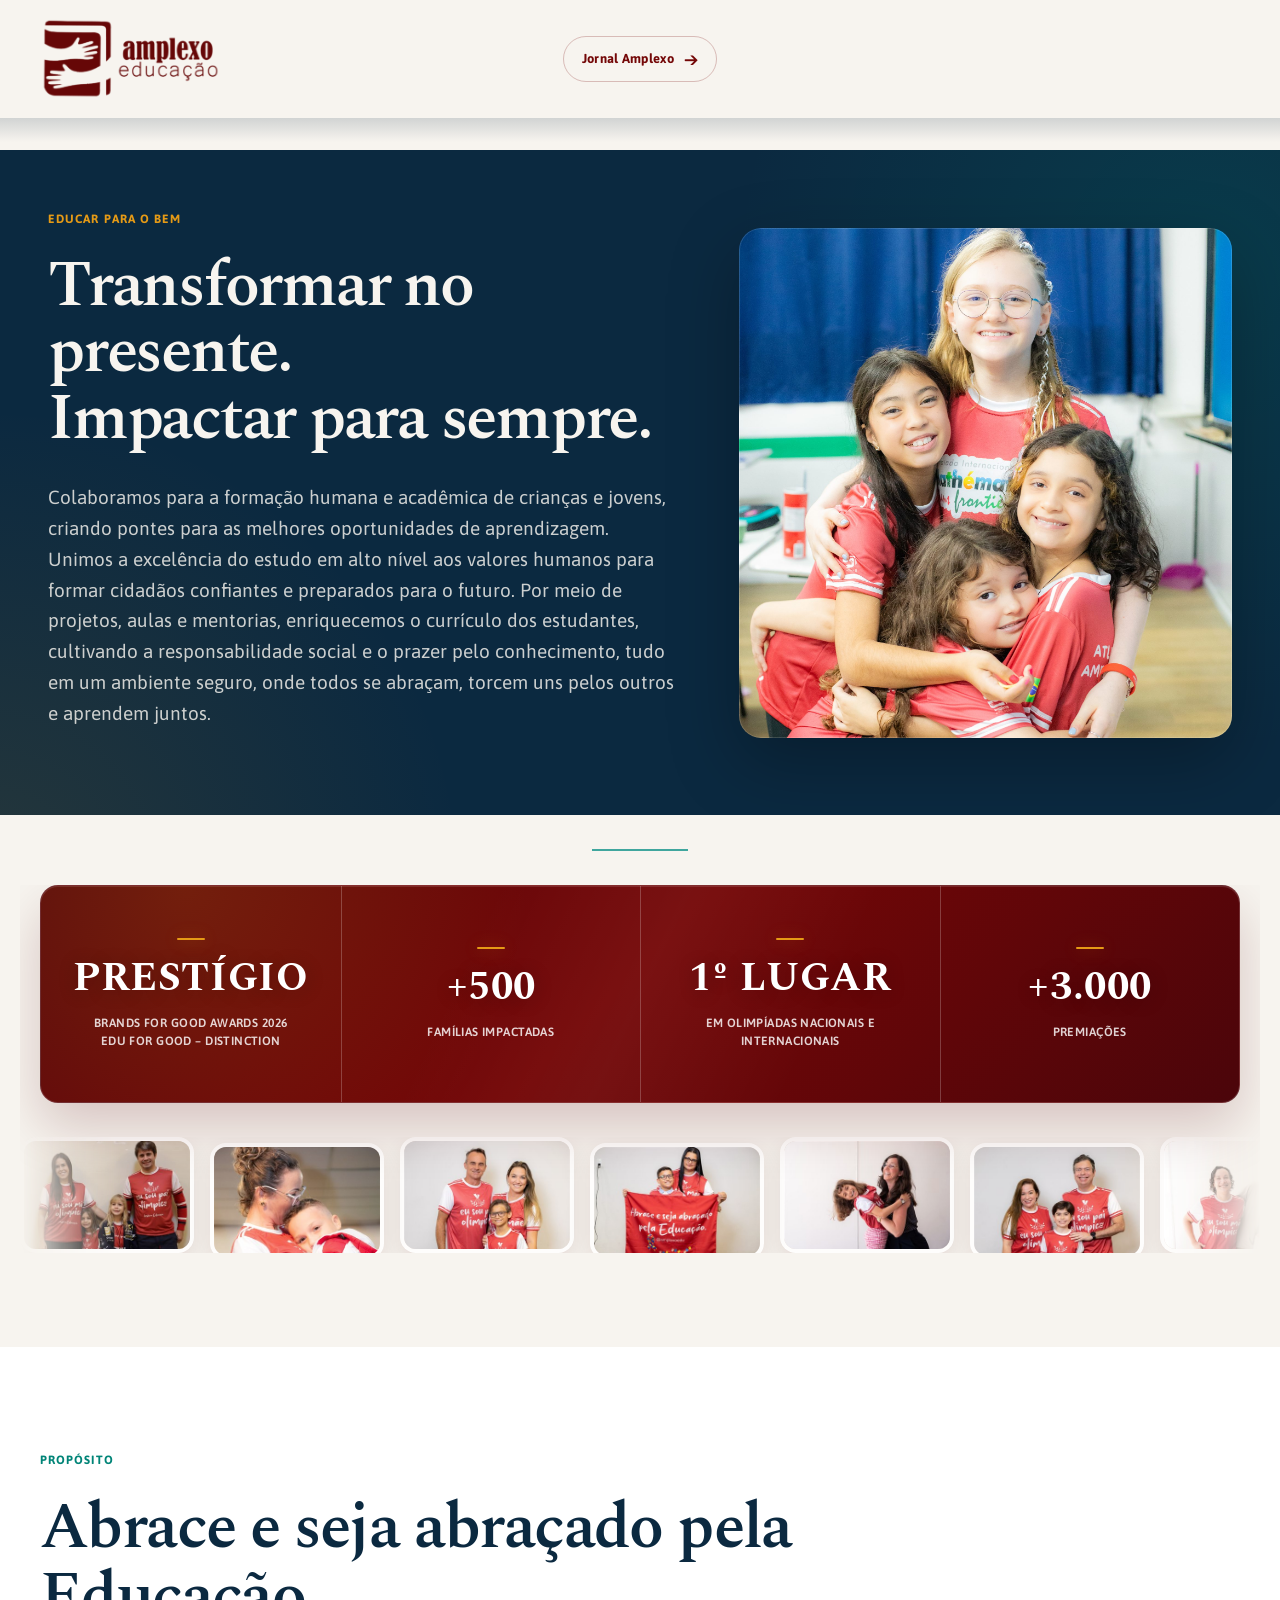
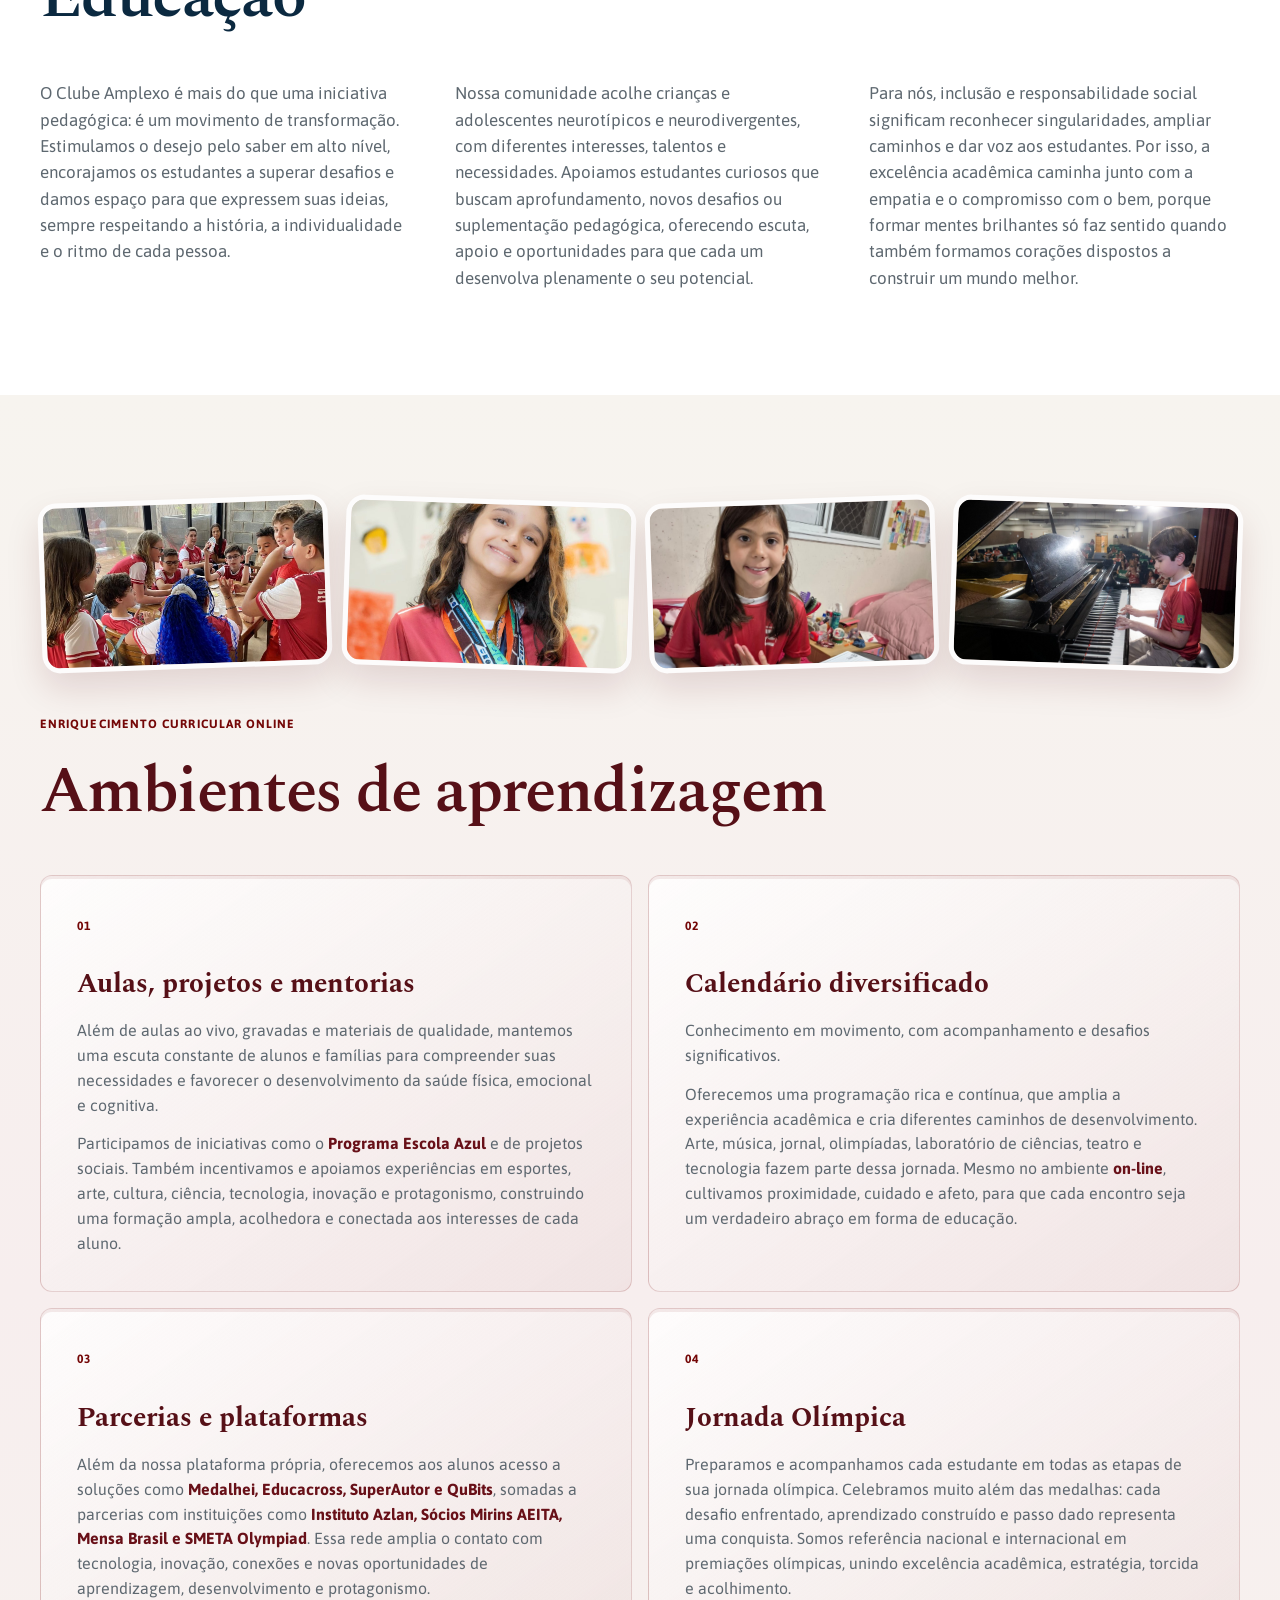
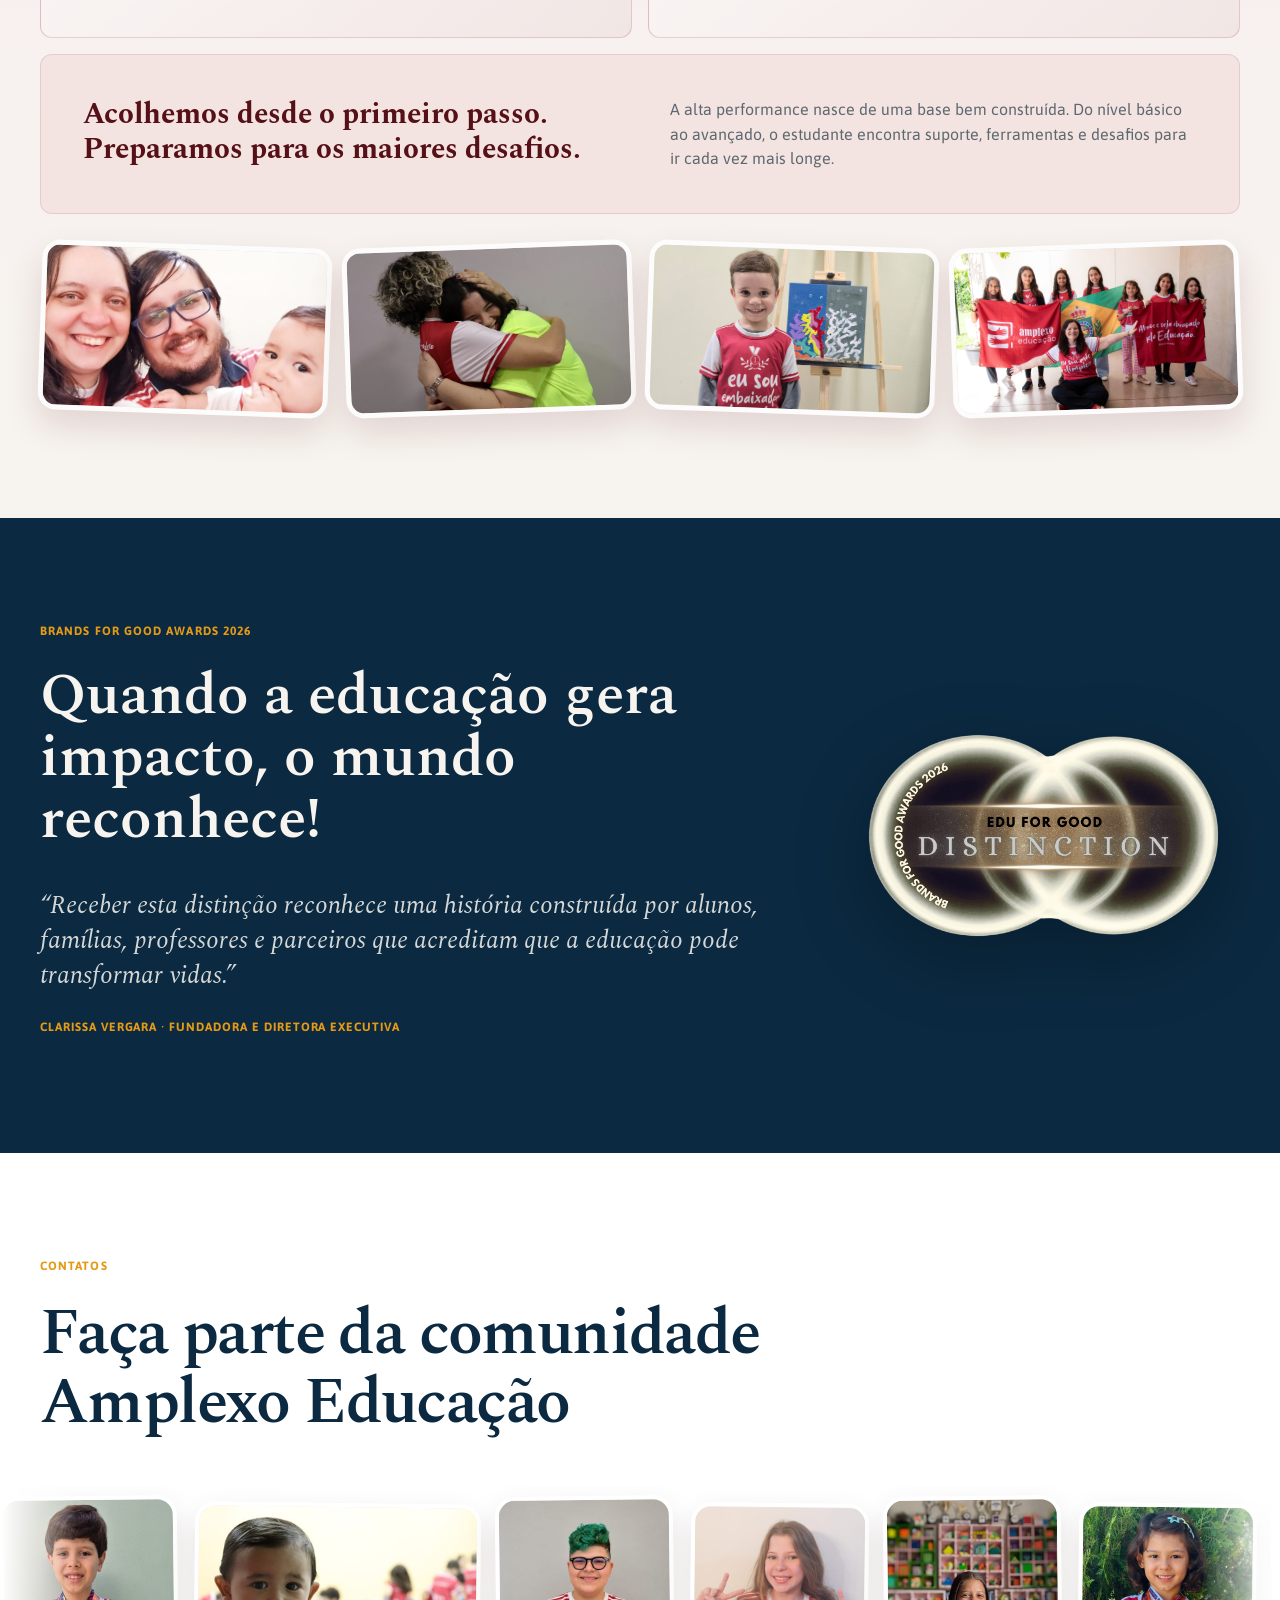
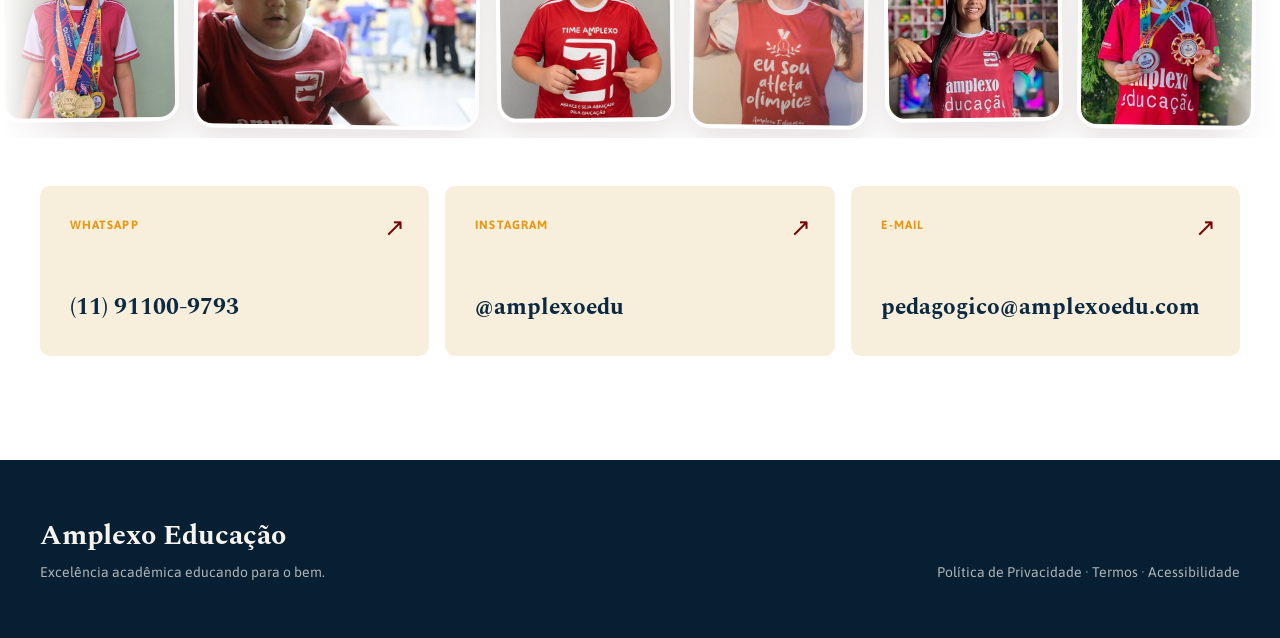
==== commit 1693b1f4: "ok" ====
--- a/index.html
+++ b/index.html
@@ -20,6 +20,7 @@
       <a class="brand" href="#inicio" aria-label="Voltar ao início da página">
         <img src="assets/images/amplexo-logo-full.png" alt="Amplexo Educação">
       </a>
+      <a class="journal-button" href="jornal-amplexo/">Jornal Amplexo <span aria-hidden="true">→</span></a>
     </div>
   </header>
 
--- a/css/home-reference.css
+++ b/css/home-reference.css
@@ -11,10 +11,14 @@
 .skip-link:focus{transform:none}
 .site-header{height:118px;background:var(--paper);position:relative;z-index:20}
 .site-header::after{content:"";position:absolute;z-index:1;top:100%;left:0;width:100%;height:24px;pointer-events:none;background:linear-gradient(to bottom,rgba(11,41,64,.16),transparent)}
-.header-inner{height:100%;display:flex;align-items:center;justify-content:center}
+.header-inner{height:100%;display:grid;grid-template-columns:1fr auto 1fr;align-items:center}
 .brand{width:180px;flex:none}
 .brand img{width:100%;height:83px;object-fit:contain}
 .brand:focus-visible{outline:2px solid var(--wine);outline-offset:8px;border-radius:2px}
+.journal-button{justify-self:end;display:inline-flex;align-items:center;gap:10px;padding:12px 18px;border:1px solid rgba(116,7,7,.24);border-radius:999px;color:var(--wine);font-size:13px;font-weight:700;letter-spacing:.025em;transition:background .2s,color .2s,transform .2s}
+.journal-button:hover{background:var(--wine);color:#fff;transform:translateY(-2px)}
+.journal-button:focus-visible{outline:2px solid var(--wine);outline-offset:3px}
+.journal-button span{font-size:18px;line-height:1}
 .hero{position:relative;isolation:isolate;overflow:hidden;width:100%;min-height:628px;margin-top:32px;padding:60px max(48px,calc((100vw - 1320px)/2));display:flex;align-items:center;background:var(--navy);color:var(--paper)}
 .hero::before{content:"";position:absolute;z-index:-1;inset:-30%;background:radial-gradient(circle at 78% 30%,rgba(0,132,119,.2),transparent 27%),radial-gradient(circle at 18% 88%,rgba(229,154,22,.12),transparent 25%);animation:hero-glow 12s ease-in-out infinite alternate}
 .hero-inner{width:100%;display:grid;grid-template-columns:minmax(0,1.12fr) minmax(380px,.88fr);align-items:center;gap:clamp(44px,5vw,84px)}
@@ -145,6 +149,8 @@
   .shell,.narrow{width:min(100% - 32px,1200px)}
   .site-header{height:89px}
   .brand{width:134px}.brand img{height:70px}
+  .journal-button{padding:10px 13px;font-size:12px}
+  .journal-button span{display:none}
   .hero{width:100%;min-height:0;margin-top:22px;padding:62px 24px 24px}
   .hero-inner{grid-template-columns:1fr;gap:38px}
   .hero-photo{height:min(112vw,510px);border-radius:18px}
